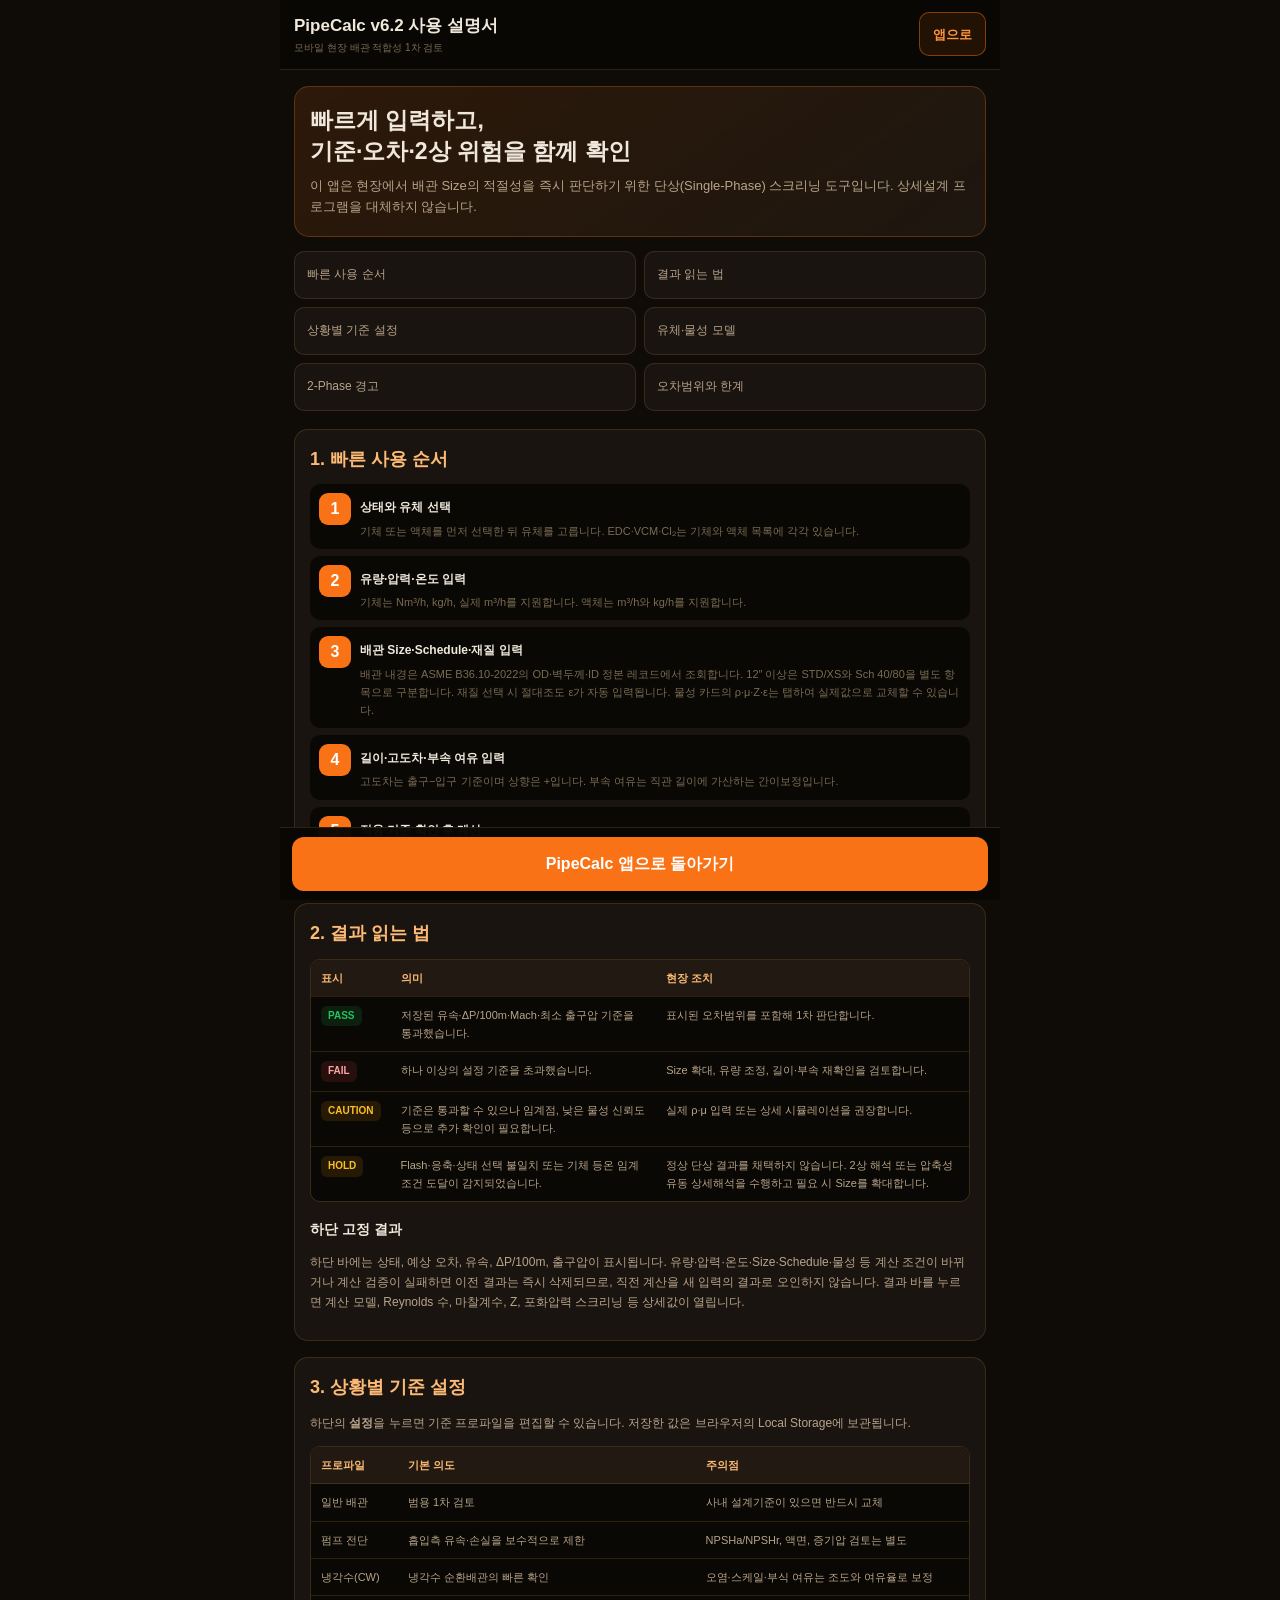
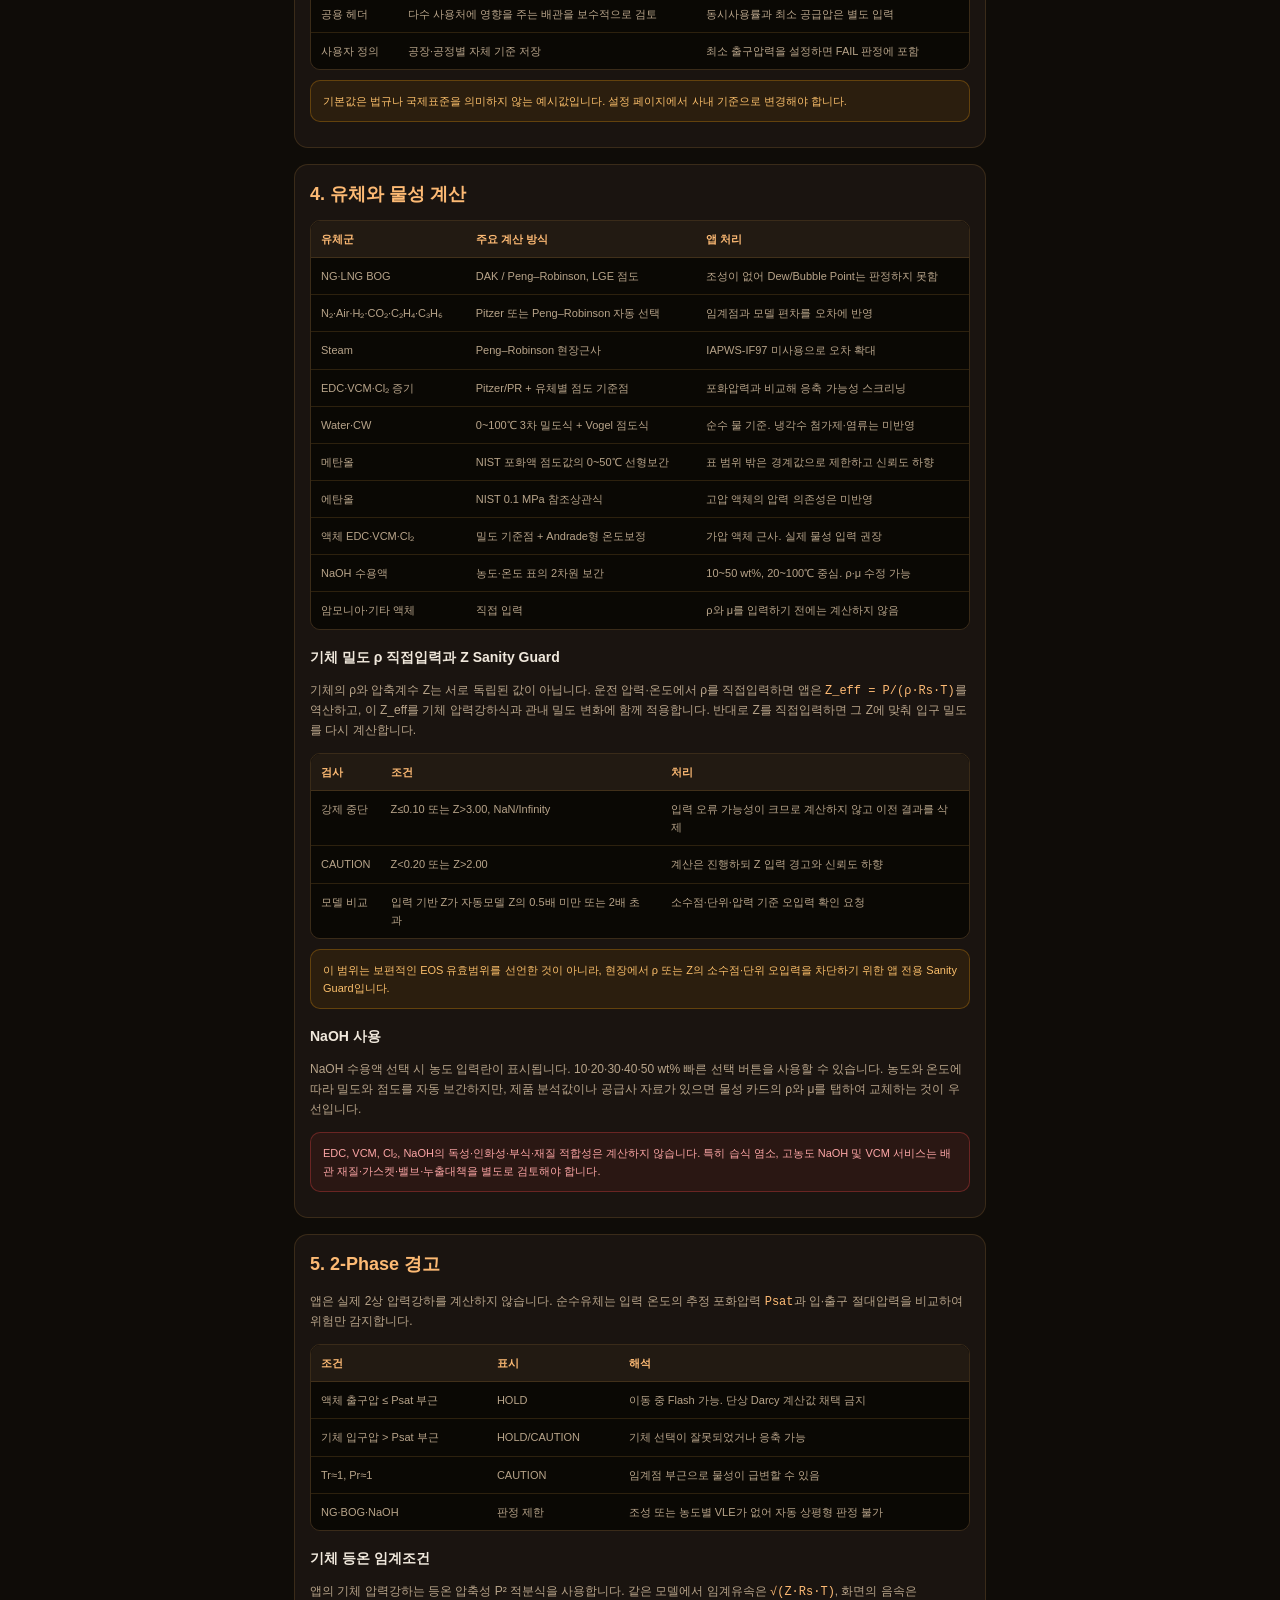
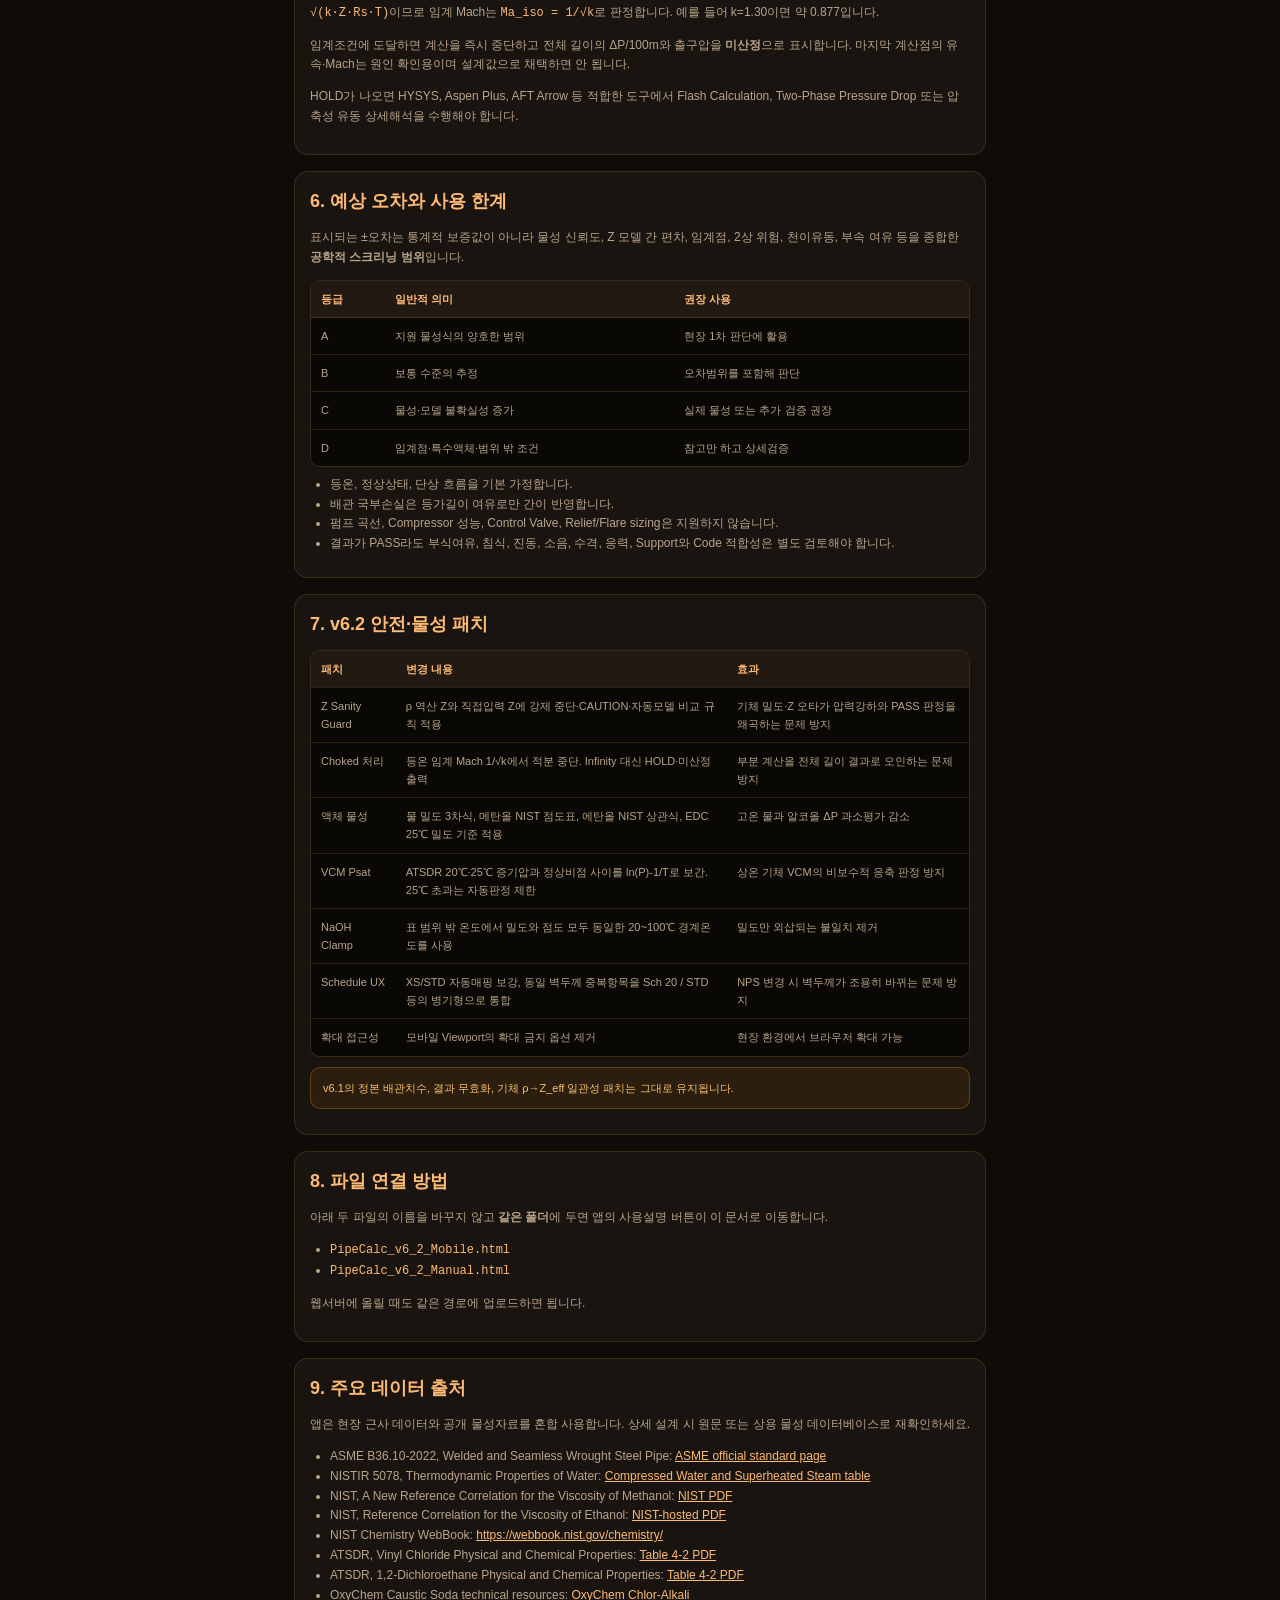
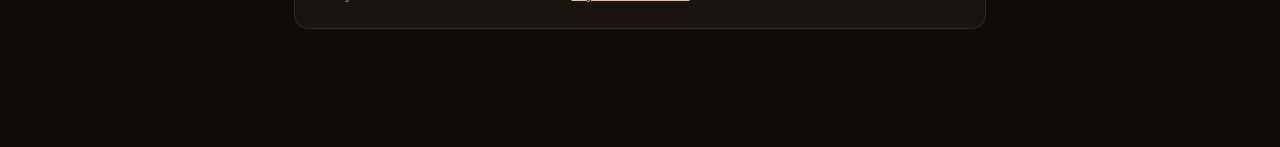
==== PipeCalc_v6_2_Manual.html @ 60078e78 "Add files via upload" ====
<!DOCTYPE html>
<html lang="ko">
<head>
<meta charset="UTF-8">
<meta name="viewport" content="width=device-width, initial-scale=1.0, viewport-fit=cover">
<title>PipeCalc v6.2 사용 설명서</title>
<style>
:root{--bg:#0f0c08;--bg2:#0a0804;--card:#1a1410;--card2:#221a12;--line:rgba(255,180,80,.14);--txt:#f0e8dc;--txt2:#b8a48a;--txt3:#7a6a54;--orange:#f97316;--warn:#fbbf24;--red:#ef4444;--green:#22c55e}
*{box-sizing:border-box;-webkit-tap-highlight-color:transparent}html{scroll-behavior:smooth}body{margin:0;background:var(--bg);color:var(--txt);font-family:-apple-system,BlinkMacSystemFont,'Segoe UI','Noto Sans KR',Arial,sans-serif;line-height:1.65;padding-bottom:calc(92px + env(safe-area-inset-bottom))}.wrap{max-width:720px;margin:0 auto}.hdr{position:sticky;top:0;z-index:20;background:rgba(10,8,4,.96);backdrop-filter:blur(14px);border-bottom:1px solid var(--line);padding:12px 14px;display:flex;align-items:center;justify-content:space-between}.hdr b{font-size:17px}.hdr small{display:block;color:var(--txt3);font-size:10px}.back{min-height:44px;padding:0 13px;border-radius:10px;border:1px solid rgba(249,115,22,.45);background:rgba(249,115,22,.1);color:#fb923c;text-decoration:none;display:flex;align-items:center;font-weight:700;font-size:13px}.body{padding:16px 14px}.hero{padding:18px 15px;background:linear-gradient(145deg,rgba(249,115,22,.13),rgba(34,26,18,.75));border:1px solid rgba(249,115,22,.28);border-radius:15px;margin-bottom:14px}.hero h1{font-size:23px;line-height:1.35;margin:0 0 8px}.hero p{color:var(--txt2);font-size:13px;margin:0}.toc{display:grid;grid-template-columns:1fr 1fr;gap:8px;margin-bottom:18px}.toc a{min-height:48px;border-radius:10px;background:var(--card);border:1px solid var(--line);color:var(--txt2);text-decoration:none;padding:10px 12px;font-size:12px;display:flex;align-items:center}.section{scroll-margin-top:76px;margin:0 0 16px;background:var(--card);border:1px solid var(--line);border-radius:14px;padding:15px}.section h2{font-size:18px;margin:0 0 10px;color:#fdba74}.section h3{font-size:14px;margin:16px 0 7px}.section p,.section li{font-size:12px;color:var(--txt2)}.section ul,.section ol{padding-left:20px;margin:8px 0}.table-wrap{overflow-x:auto;border-radius:10px;border:1px solid var(--line)}table{width:100%;border-collapse:collapse;min-width:540px;background:var(--bg2)}th,td{padding:9px 10px;border-bottom:1px solid var(--line);font-size:11px;text-align:left;vertical-align:top}th{color:#fdba74;background:var(--card2)}td{color:var(--txt2)}tr:last-child td{border-bottom:none}.badge{display:inline-block;padding:2px 7px;border-radius:6px;font-size:10px;font-weight:800}.pass{color:var(--green);background:rgba(34,197,94,.12)}.fail{color:#fca5a5;background:rgba(239,68,68,.12)}.caution,.hold{color:var(--warn);background:rgba(245,158,11,.12)}.notice{padding:11px 12px;border-radius:10px;background:rgba(245,158,11,.08);border:1px solid rgba(245,158,11,.28);color:#fbbf6b;font-size:11px;margin:10px 0}.danger{background:rgba(239,68,68,.08);border-color:rgba(239,68,68,.32);color:#fca5a5}.flow{display:grid;gap:7px}.step{display:grid;grid-template-columns:32px 1fr;gap:9px;align-items:start;padding:9px;border-radius:10px;background:var(--bg2)}.num{width:32px;height:32px;border-radius:9px;background:var(--orange);color:white;display:flex;align-items:center;justify-content:center;font-weight:800}.step b{font-size:12px}.step span{display:block;color:var(--txt3);font-size:11px;margin-top:2px}.bottom{position:fixed;bottom:0;left:50%;transform:translateX(-50%);width:min(720px,100%);padding:9px 12px calc(9px + env(safe-area-inset-bottom));background:rgba(10,8,4,.97);border-top:1px solid var(--line)}.bottom a{min-height:54px;border-radius:12px;background:var(--orange);color:white;text-decoration:none;display:flex;align-items:center;justify-content:center;font-weight:800}.code{font-family:'SFMono-Regular',Consolas,monospace;color:#fdba74}.source a{color:#fdba74;word-break:break-all}@media(max-width:420px){.toc{grid-template-columns:1fr}.body{padding-left:10px;padding-right:10px}.section{padding:13px}}
</style>
</head>
<body>
<div class="wrap">
<header class="hdr"><div><b>PipeCalc v6.2 사용 설명서</b><small>모바일 현장 배관 적합성 1차 검토</small></div><a class="back" href="PipeCalc_v6_2_Mobile.html">앱으로</a></header>
<main class="body">
<section class="hero"><h1>빠르게 입력하고,<br>기준·오차·2상 위험을 함께 확인</h1><p>이 앱은 현장에서 배관 Size의 적절성을 즉시 판단하기 위한 단상(Single-Phase) 스크리닝 도구입니다. 상세설계 프로그램을 대체하지 않습니다.</p></section>
<nav class="toc">
<a href="#quick">빠른 사용 순서</a><a href="#result">결과 읽는 법</a><a href="#setting">상황별 기준 설정</a><a href="#fluid">유체·물성 모델</a><a href="#phase">2-Phase 경고</a><a href="#error">오차범위와 한계</a>
</nav>

<section class="section" id="quick"><h2>1. 빠른 사용 순서</h2><div class="flow">
<div class="step"><div class="num">1</div><div><b>상태와 유체 선택</b><span>기체 또는 액체를 먼저 선택한 뒤 유체를 고릅니다. EDC·VCM·Cl₂는 기체와 액체 목록에 각각 있습니다.</span></div></div>
<div class="step"><div class="num">2</div><div><b>유량·압력·온도 입력</b><span>기체는 Nm³/h, kg/h, 실제 m³/h를 지원합니다. 액체는 m³/h와 kg/h를 지원합니다.</span></div></div>
<div class="step"><div class="num">3</div><div><b>배관 Size·Schedule·재질 입력</b><span>배관 내경은 ASME B36.10-2022의 OD·벽두께·ID 정본 레코드에서 조회합니다. 12″ 이상은 STD/XS와 Sch 40/80을 별도 항목으로 구분합니다. 재질 선택 시 절대조도 ε가 자동 입력됩니다. 물성 카드의 ρ·μ·Z·ε는 탭하여 실제값으로 교체할 수 있습니다.</span></div></div>
<div class="step"><div class="num">4</div><div><b>길이·고도차·부속 여유 입력</b><span>고도차는 출구−입구 기준이며 상향은 +입니다. 부속 여유는 직관 길이에 가산하는 간이보정입니다.</span></div></div>
<div class="step"><div class="num">5</div><div><b>적용 기준 확인 후 계산</b><span>상단의 기준 프로파일을 확인합니다. 결과는 화면 하단에 고정되며 탭하면 상세 결과가 열립니다.</span></div></div>
</div></section>

<section class="section" id="result"><h2>2. 결과 읽는 법</h2><div class="table-wrap"><table><thead><tr><th>표시</th><th>의미</th><th>현장 조치</th></tr></thead><tbody>
<tr><td><span class="badge pass">PASS</span></td><td>저장된 유속·ΔP/100m·Mach·최소 출구압 기준을 통과했습니다.</td><td>표시된 오차범위를 포함해 1차 판단합니다.</td></tr>
<tr><td><span class="badge fail">FAIL</span></td><td>하나 이상의 설정 기준을 초과했습니다.</td><td>Size 확대, 유량 조정, 길이·부속 재확인을 검토합니다.</td></tr>
<tr><td><span class="badge caution">CAUTION</span></td><td>기준은 통과할 수 있으나 임계점, 낮은 물성 신뢰도 등으로 추가 확인이 필요합니다.</td><td>실제 ρ·μ 입력 또는 상세 시뮬레이션을 권장합니다.</td></tr>
<tr><td><span class="badge hold">HOLD</span></td><td>Flash·응축·상태 선택 불일치 또는 기체 등온 임계조건 도달이 감지되었습니다.</td><td>정상 단상 결과를 채택하지 않습니다. 2상 해석 또는 압축성 유동 상세해석을 수행하고 필요 시 Size를 확대합니다.</td></tr>
</tbody></table></div>
<h3>하단 고정 결과</h3><p>하단 바에는 상태, 예상 오차, 유속, ΔP/100m, 출구압이 표시됩니다. 유량·압력·온도·Size·Schedule·물성 등 계산 조건이 바뀌거나 계산 검증이 실패하면 이전 결과는 즉시 삭제되므로, 직전 계산을 새 입력의 결과로 오인하지 않습니다. 결과 바를 누르면 계산 모델, Reynolds 수, 마찰계수, Z, 포화압력 스크리닝 등 상세값이 열립니다.</p></section>

<section class="section" id="setting"><h2>3. 상황별 기준 설정</h2><p>하단의 <b>설정</b>을 누르면 기준 프로파일을 편집할 수 있습니다. 저장한 값은 브라우저의 Local Storage에 보관됩니다.</p><div class="table-wrap"><table><thead><tr><th>프로파일</th><th>기본 의도</th><th>주의점</th></tr></thead><tbody>
<tr><td>일반 배관</td><td>범용 1차 검토</td><td>사내 설계기준이 있으면 반드시 교체</td></tr>
<tr><td>펌프 전단</td><td>흡입측 유속·손실을 보수적으로 제한</td><td>NPSHa/NPSHr, 액면, 증기압 검토는 별도</td></tr>
<tr><td>냉각수(CW)</td><td>냉각수 순환배관의 빠른 확인</td><td>오염·스케일·부식 여유는 조도와 여유율로 보정</td></tr>
<tr><td>공용 헤더</td><td>다수 사용처에 영향을 주는 배관을 보수적으로 검토</td><td>동시사용률과 최소 공급압은 별도 입력</td></tr>
<tr><td>사용자 정의</td><td>공장·공정별 자체 기준 저장</td><td>최소 출구압력을 설정하면 FAIL 판정에 포함</td></tr>
</tbody></table></div>
<div class="notice">기본값은 법규나 국제표준을 의미하지 않는 예시값입니다. 설정 페이지에서 사내 기준으로 변경해야 합니다.</div></section>

<section class="section" id="fluid"><h2>4. 유체와 물성 계산</h2><div class="table-wrap"><table><thead><tr><th>유체군</th><th>주요 계산 방식</th><th>앱 처리</th></tr></thead><tbody>
<tr><td>NG·LNG BOG</td><td>DAK / Peng–Robinson, LGE 점도</td><td>조성이 없어 Dew/Bubble Point는 판정하지 못함</td></tr>
<tr><td>N₂·Air·H₂·CO₂·C₂H₄·C₃H₆</td><td>Pitzer 또는 Peng–Robinson 자동 선택</td><td>임계점과 모델 편차를 오차에 반영</td></tr>
<tr><td>Steam</td><td>Peng–Robinson 현장근사</td><td>IAPWS-IF97 미사용으로 오차 확대</td></tr>
<tr><td>EDC·VCM·Cl₂ 증기</td><td>Pitzer/PR + 유체별 점도 기준점</td><td>포화압력과 비교해 응축 가능성 스크리닝</td></tr>
<tr><td>Water·CW</td><td>0~100℃ 3차 밀도식 + Vogel 점도식</td><td>순수 물 기준. 냉각수 첨가제·염류는 미반영</td></tr>
<tr><td>메탄올</td><td>NIST 포화액 점도값의 0~50℃ 선형보간</td><td>표 범위 밖은 경계값으로 제한하고 신뢰도 하향</td></tr>
<tr><td>에탄올</td><td>NIST 0.1 MPa 참조상관식</td><td>고압 액체의 압력 의존성은 미반영</td></tr>
<tr><td>액체 EDC·VCM·Cl₂</td><td>밀도 기준점 + Andrade형 온도보정</td><td>가압 액체 근사. 실제 물성 입력 권장</td></tr>
<tr><td>NaOH 수용액</td><td>농도·온도 표의 2차원 보간</td><td>10~50 wt%, 20~100℃ 중심. ρ·μ 수정 가능</td></tr>
<tr><td>암모니아·기타 액체</td><td>직접 입력</td><td>ρ와 μ를 입력하기 전에는 계산하지 않음</td></tr>
</tbody></table></div>
<h3>기체 밀도 ρ 직접입력과 Z Sanity Guard</h3><p>기체의 ρ와 압축계수 Z는 서로 독립된 값이 아닙니다. 운전 압력·온도에서 ρ를 직접입력하면 앱은 <span class="code">Z_eff = P/(ρ·Rs·T)</span>를 역산하고, 이 Z_eff를 기체 압력강하식과 관내 밀도 변화에 함께 적용합니다. 반대로 Z를 직접입력하면 그 Z에 맞춰 입구 밀도를 다시 계산합니다.</p>
<div class="table-wrap"><table><thead><tr><th>검사</th><th>조건</th><th>처리</th></tr></thead><tbody>
<tr><td>강제 중단</td><td>Z≤0.10 또는 Z&gt;3.00, NaN/Infinity</td><td>입력 오류 가능성이 크므로 계산하지 않고 이전 결과를 삭제</td></tr>
<tr><td>CAUTION</td><td>Z&lt;0.20 또는 Z&gt;2.00</td><td>계산은 진행하되 Z 입력 경고와 신뢰도 하향</td></tr>
<tr><td>모델 비교</td><td>입력 기반 Z가 자동모델 Z의 0.5배 미만 또는 2배 초과</td><td>소수점·단위·압력 기준 오입력 확인 요청</td></tr>
</tbody></table></div><div class="notice">이 범위는 보편적인 EOS 유효범위를 선언한 것이 아니라, 현장에서 ρ 또는 Z의 소수점·단위 오입력을 차단하기 위한 앱 전용 Sanity Guard입니다.</div>
<h3>NaOH 사용</h3><p>NaOH 수용액 선택 시 농도 입력란이 표시됩니다. 10·20·30·40·50 wt% 빠른 선택 버튼을 사용할 수 있습니다. 농도와 온도에 따라 밀도와 점도를 자동 보간하지만, 제품 분석값이나 공급사 자료가 있으면 물성 카드의 ρ와 μ를 탭하여 교체하는 것이 우선입니다.</p>
<div class="notice danger">EDC, VCM, Cl₂, NaOH의 독성·인화성·부식·재질 적합성은 계산하지 않습니다. 특히 습식 염소, 고농도 NaOH 및 VCM 서비스는 배관 재질·가스켓·밸브·누출대책을 별도로 검토해야 합니다.</div></section>

<section class="section" id="phase"><h2>5. 2-Phase 경고</h2><p>앱은 실제 2상 압력강하를 계산하지 않습니다. 순수유체는 입력 온도의 추정 포화압력 <span class="code">Psat</span>과 입·출구 절대압력을 비교하여 위험만 감지합니다.</p><div class="table-wrap"><table><thead><tr><th>조건</th><th>표시</th><th>해석</th></tr></thead><tbody>
<tr><td>액체 출구압 ≤ Psat 부근</td><td>HOLD</td><td>이동 중 Flash 가능. 단상 Darcy 계산값 채택 금지</td></tr>
<tr><td>기체 입구압 > Psat 부근</td><td>HOLD/CAUTION</td><td>기체 선택이 잘못되었거나 응축 가능</td></tr>
<tr><td>Tr≈1, Pr≈1</td><td>CAUTION</td><td>임계점 부근으로 물성이 급변할 수 있음</td></tr>
<tr><td>NG·BOG·NaOH</td><td>판정 제한</td><td>조성 또는 농도별 VLE가 없어 자동 상평형 판정 불가</td></tr>
</tbody></table></div><h3>기체 등온 임계조건</h3><p>앱의 기체 압력강하는 등온 압축성 P² 적분식을 사용합니다. 같은 모델에서 임계유속은 <span class="code">√(Z·Rs·T)</span>, 화면의 음속은 <span class="code">√(k·Z·Rs·T)</span>이므로 임계 Mach는 <span class="code">Ma_iso = 1/√k</span>로 판정합니다. 예를 들어 k=1.30이면 약 0.877입니다.</p><p>임계조건에 도달하면 계산을 즉시 중단하고 전체 길이의 ΔP/100m와 출구압을 <b>미산정</b>으로 표시합니다. 마지막 계산점의 유속·Mach는 원인 확인용이며 설계값으로 채택하면 안 됩니다.</p>
<p>HOLD가 나오면 HYSYS, Aspen Plus, AFT Arrow 등 적합한 도구에서 Flash Calculation, Two-Phase Pressure Drop 또는 압축성 유동 상세해석을 수행해야 합니다.</p></section>

<section class="section" id="error"><h2>6. 예상 오차와 사용 한계</h2><p>표시되는 ±오차는 통계적 보증값이 아니라 물성 신뢰도, Z 모델 간 편차, 임계점, 2상 위험, 천이유동, 부속 여유 등을 종합한 <b>공학적 스크리닝 범위</b>입니다.</p><div class="table-wrap"><table><thead><tr><th>등급</th><th>일반적 의미</th><th>권장 사용</th></tr></thead><tbody>
<tr><td>A</td><td>지원 물성식의 양호한 범위</td><td>현장 1차 판단에 활용</td></tr><tr><td>B</td><td>보통 수준의 추정</td><td>오차범위를 포함해 판단</td></tr><tr><td>C</td><td>물성·모델 불확실성 증가</td><td>실제 물성 또는 추가 검증 권장</td></tr><tr><td>D</td><td>임계점·특수액체·범위 밖 조건</td><td>참고만 하고 상세검증</td></tr>
</tbody></table></div>
<ul><li>등온, 정상상태, 단상 흐름을 기본 가정합니다.</li><li>배관 국부손실은 등가길이 여유로만 간이 반영합니다.</li><li>펌프 곡선, Compressor 성능, Control Valve, Relief/Flare sizing은 지원하지 않습니다.</li><li>결과가 PASS라도 부식여유, 침식, 진동, 소음, 수격, 응력, Support와 Code 적합성은 별도 검토해야 합니다.</li></ul></section>


<section class="section"><h2>7. v6.2 안전·물성 패치</h2><div class="table-wrap"><table><thead><tr><th>패치</th><th>변경 내용</th><th>효과</th></tr></thead><tbody>
<tr><td>Z Sanity Guard</td><td>ρ 역산 Z와 직접입력 Z에 강제 중단·CAUTION·자동모델 비교 규칙 적용</td><td>기체 밀도·Z 오타가 압력강하와 PASS 판정을 왜곡하는 문제 방지</td></tr>
<tr><td>Choked 처리</td><td>등온 임계 Mach 1/√k에서 적분 중단. Infinity 대신 HOLD·미산정 출력</td><td>부분 계산을 전체 길이 결과로 오인하는 문제 방지</td></tr>
<tr><td>액체 물성</td><td>물 밀도 3차식, 메탄올 NIST 점도표, 에탄올 NIST 상관식, EDC 25℃ 밀도 기준 적용</td><td>고온 물과 알코올 ΔP 과소평가 감소</td></tr>
<tr><td>VCM Psat</td><td>ATSDR 20℃·25℃ 증기압과 정상비점 사이를 ln(P)-1/T로 보간. 25℃ 초과는 자동판정 제한</td><td>상온 기체 VCM의 비보수적 응축 판정 방지</td></tr>
<tr><td>NaOH Clamp</td><td>표 범위 밖 온도에서 밀도와 점도 모두 동일한 20~100℃ 경계온도를 사용</td><td>밀도만 외삽되는 불일치 제거</td></tr>
<tr><td>Schedule UX</td><td>XS/STD 자동매핑 보강, 동일 벽두께 중복항목을 Sch 20 / STD 등의 병기형으로 통합</td><td>NPS 변경 시 벽두께가 조용히 바뀌는 문제 방지</td></tr>
<tr><td>확대 접근성</td><td>모바일 Viewport의 확대 금지 옵션 제거</td><td>현장 환경에서 브라우저 확대 가능</td></tr>
</tbody></table></div><div class="notice">v6.1의 정본 배관치수, 결과 무효화, 기체 ρ→Z_eff 일관성 패치는 그대로 유지됩니다.</div></section>
<section class="section"><h2>8. 파일 연결 방법</h2><p>아래 두 파일의 이름을 바꾸지 않고 <b>같은 폴더</b>에 두면 앱의 사용설명 버튼이 이 문서로 이동합니다.</p><ul><li><span class="code">PipeCalc_v6_2_Mobile.html</span></li><li><span class="code">PipeCalc_v6_2_Manual.html</span></li></ul><p>웹서버에 올릴 때도 같은 경로에 업로드하면 됩니다.</p></section>

<section class="section source"><h2>9. 주요 데이터 출처</h2><p>앱은 현장 근사 데이터와 공개 물성자료를 혼합 사용합니다. 상세 설계 시 원문 또는 상용 물성 데이터베이스로 재확인하세요.</p><ul>
<li>ASME B36.10-2022, Welded and Seamless Wrought Steel Pipe: <a href="https://www.asme.org/codes-standards/find-codes-standards/welded-and-seamless-wrought-steel-pipe">ASME official standard page</a></li>
<li>NISTIR 5078, Thermodynamic Properties of Water: <a href="https://www.nist.gov/system/files/documents/srd/NISTIR5078-Tab3.pdf">Compressed Water and Superheated Steam table</a></li>
<li>NIST, A New Reference Correlation for the Viscosity of Methanol: <a href="https://www.nist.gov/document/jpcrd3520061597pdf">NIST PDF</a></li>
<li>NIST, Reference Correlation for the Viscosity of Ethanol: <a href="https://tsapps.nist.gov/publication/get_pdf.cfm?pub_id=935954">NIST-hosted PDF</a></li>
<li>NIST Chemistry WebBook: <a href="https://webbook.nist.gov/chemistry/">https://webbook.nist.gov/chemistry/</a></li>
<li>ATSDR, Vinyl Chloride Physical and Chemical Properties: <a href="https://www.atsdr.cdc.gov/toxprofiles/tp20-c4.pdf">Table 4-2 PDF</a></li>
<li>ATSDR, 1,2-Dichloroethane Physical and Chemical Properties: <a href="https://www.atsdr.cdc.gov/toxprofiles/tp38-c4.pdf">Table 4-2 PDF</a></li>
<li>OxyChem Caustic Soda technical resources: <a href="https://www.oxychem.com/chlor-alkali/">OxyChem Chlor-Alkali</a></li>
</ul></section>
</main></div>
<div class="bottom"><a href="PipeCalc_v6_2_Mobile.html">PipeCalc 앱으로 돌아가기</a></div>
</body></html>
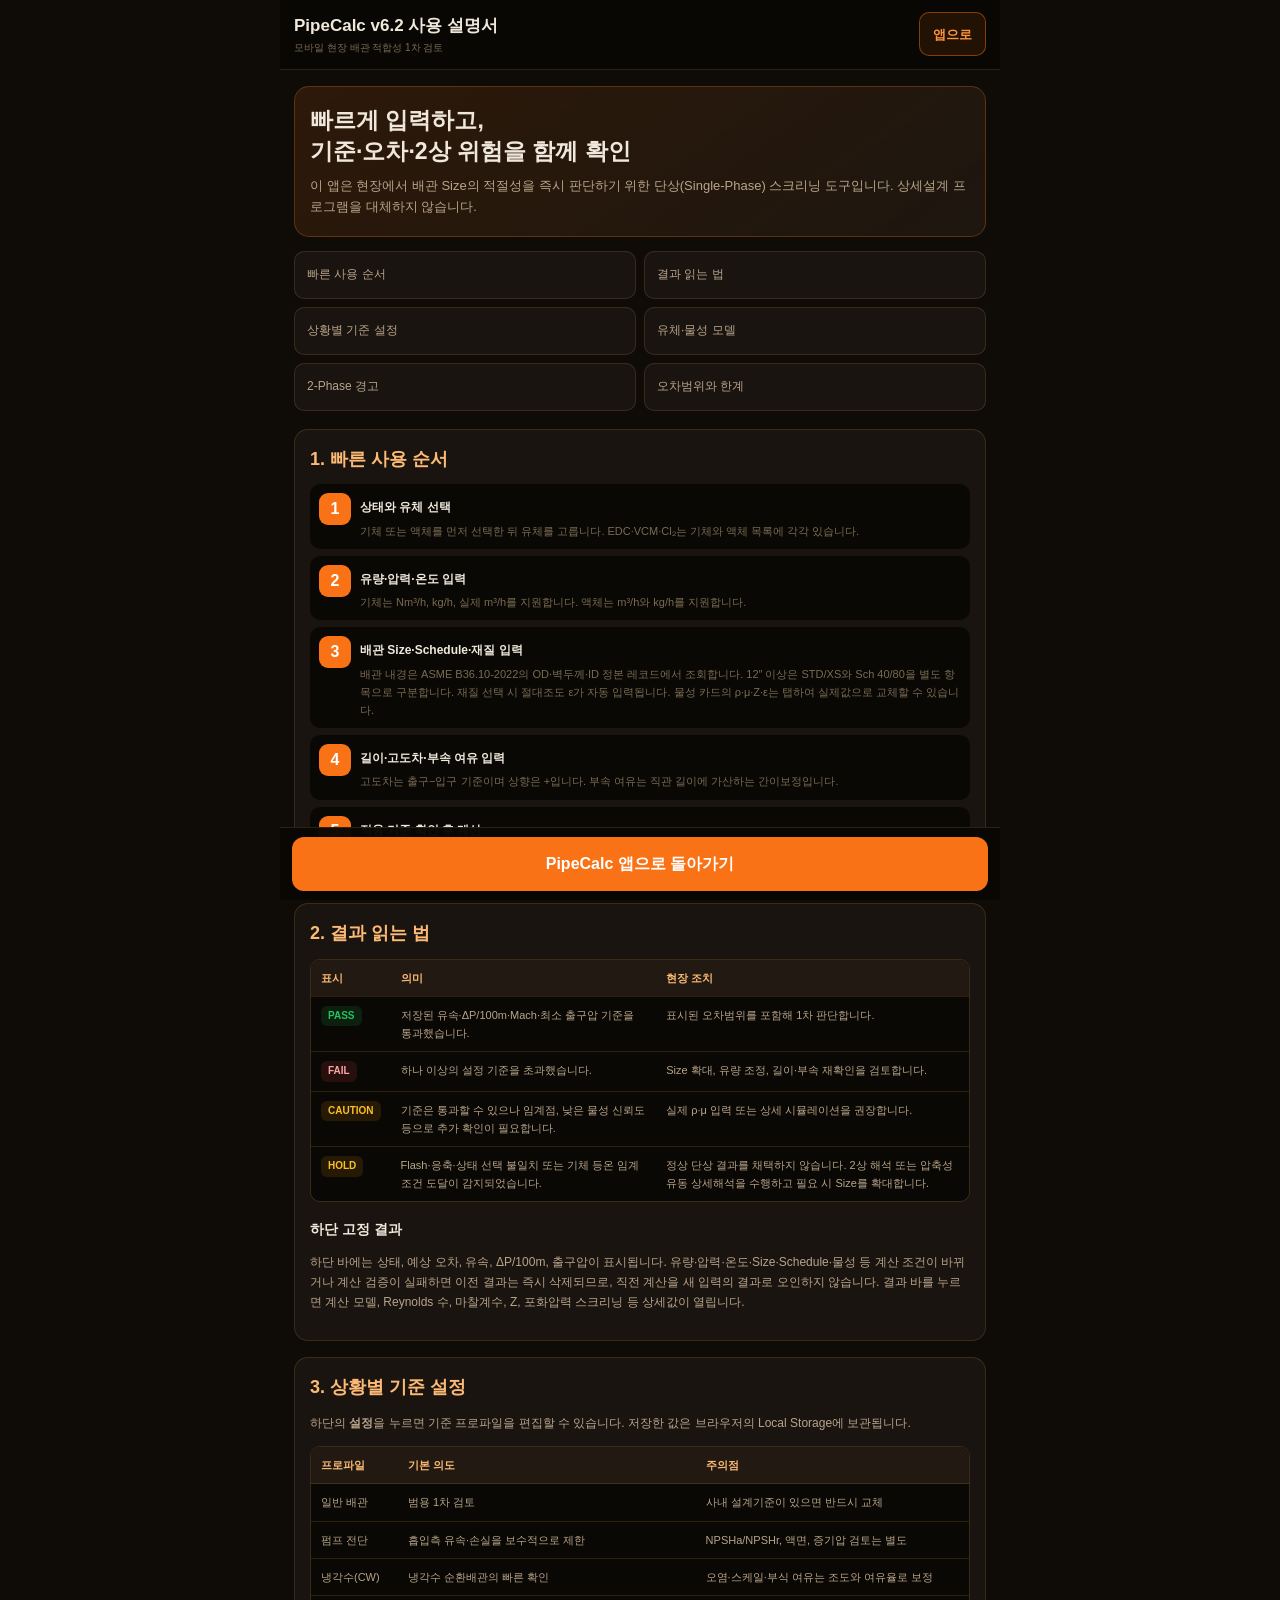
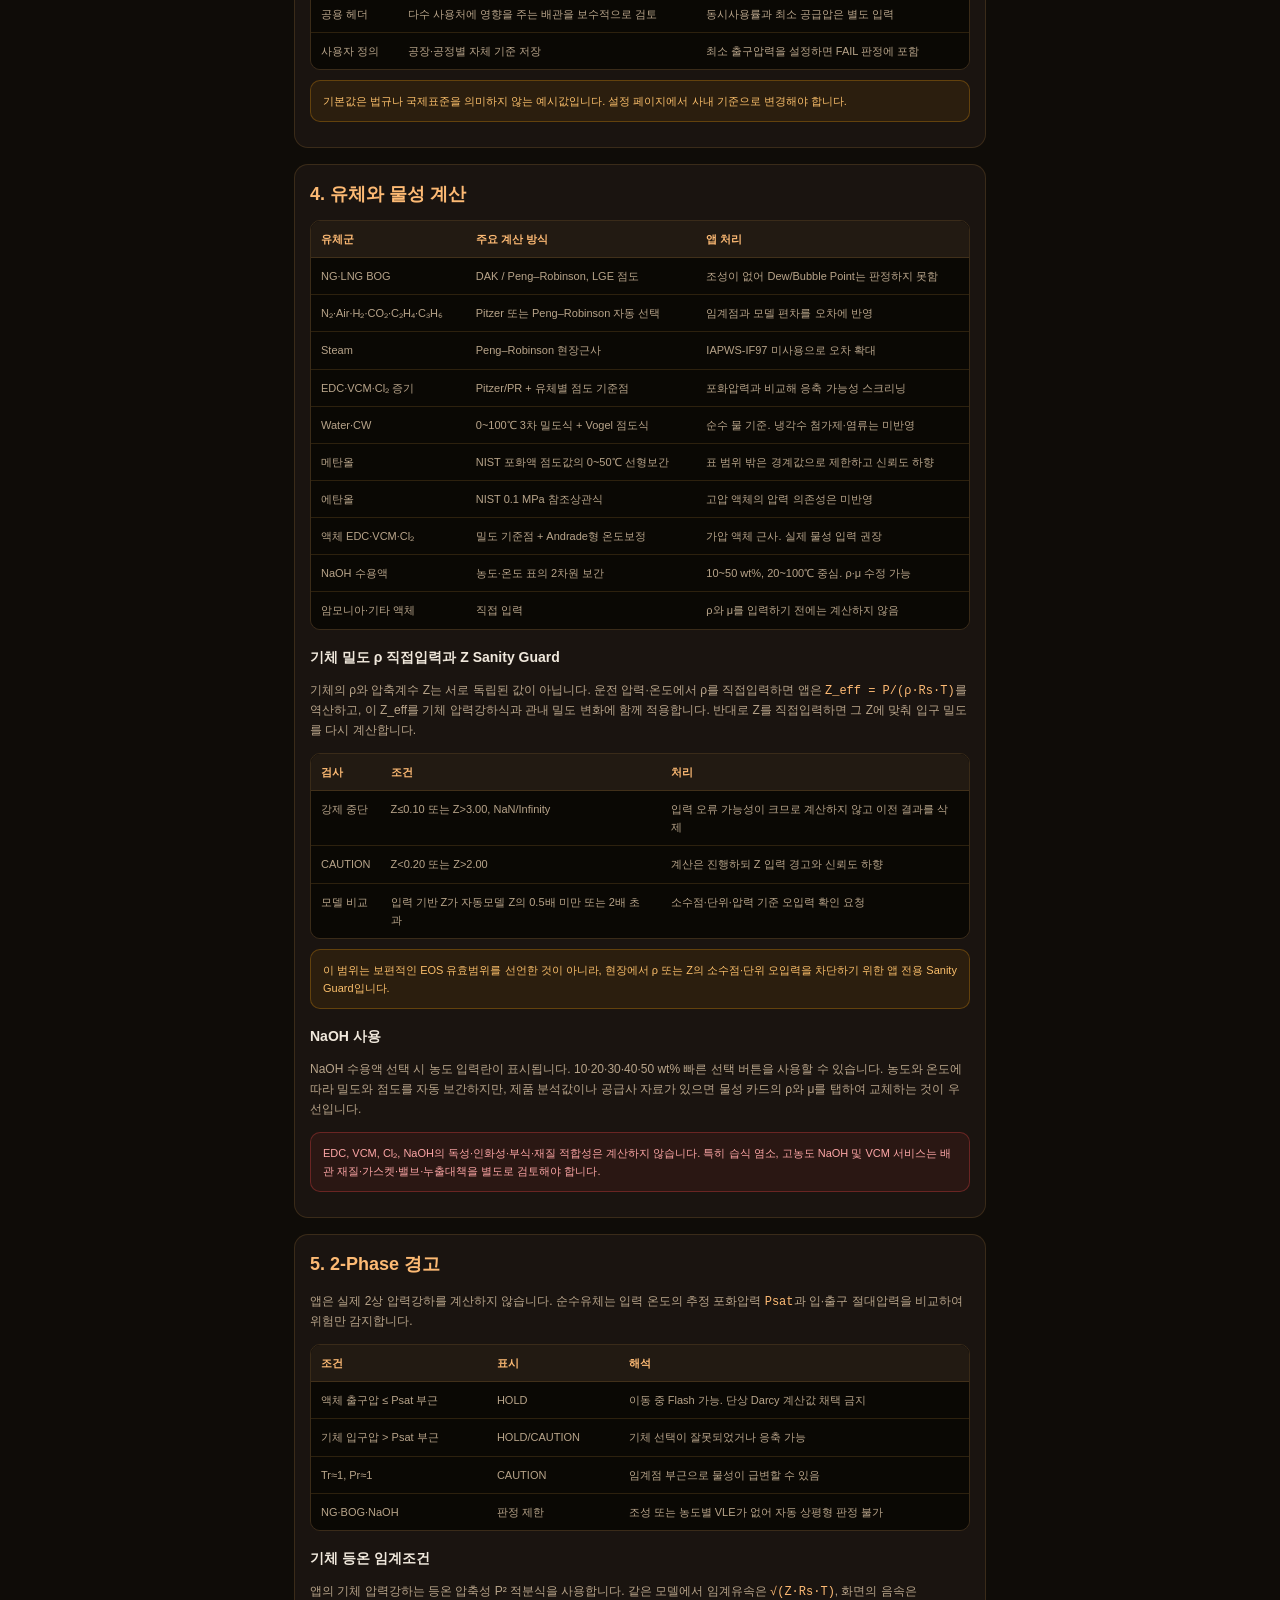
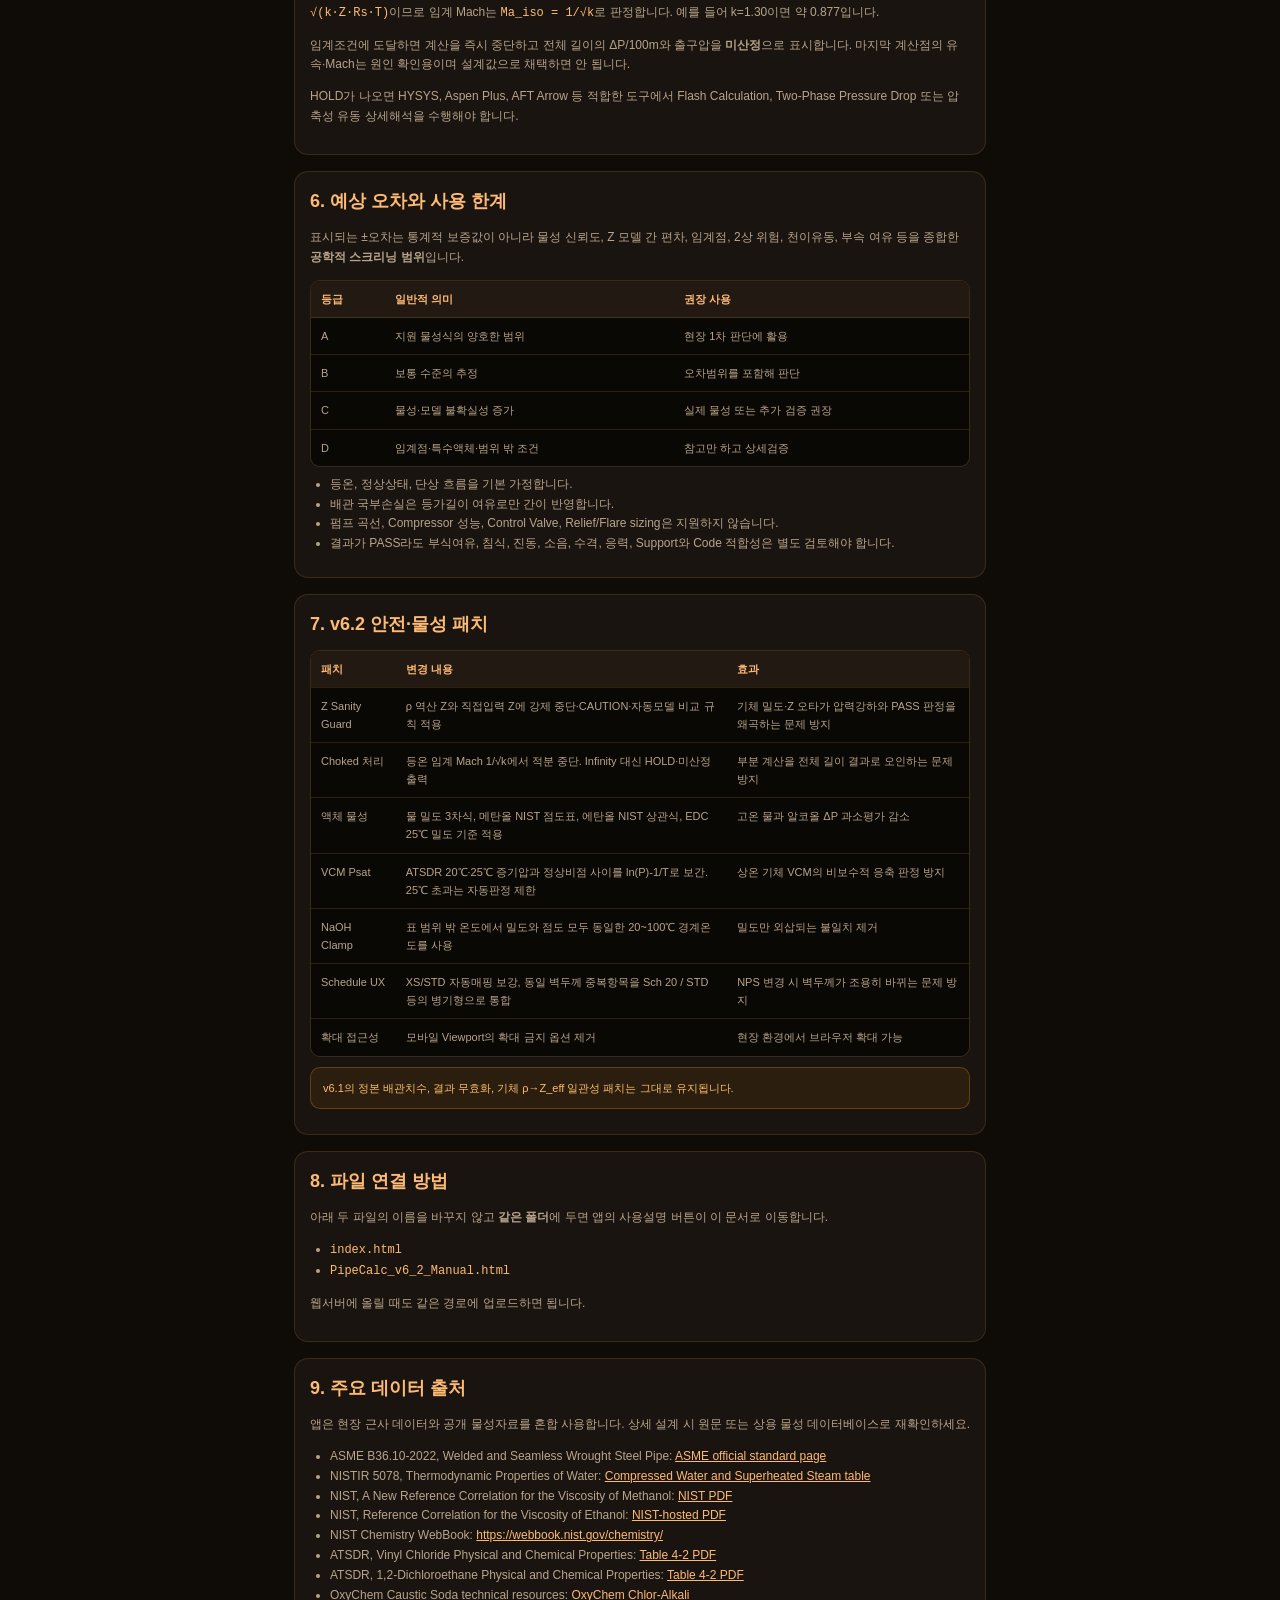
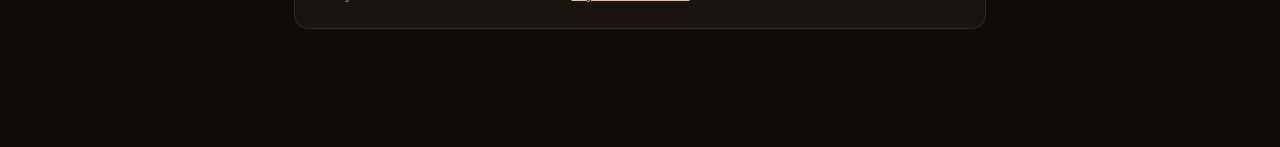
==== commit c1aba992: "Update PipeCalc_v6_2_Manual.html" ====
--- a/PipeCalc_v6_2_Manual.html
+++ b/PipeCalc_v6_2_Manual.html
@@ -11,7 +11,7 @@
 </head>
 <body>
 <div class="wrap">
-<header class="hdr"><div><b>PipeCalc v6.2 사용 설명서</b><small>모바일 현장 배관 적합성 1차 검토</small></div><a class="back" href="PipeCalc_v6_2_Mobile.html">앱으로</a></header>
+<header class="hdr"><div><b>PipeCalc v6.2 사용 설명서</b><small>모바일 현장 배관 적합성 1차 검토</small></div><a class="back" href="index.html">앱으로</a></header>
 <main class="body">
 <section class="hero"><h1>빠르게 입력하고,<br>기준·오차·2상 위험을 함께 확인</h1><p>이 앱은 현장에서 배관 Size의 적절성을 즉시 판단하기 위한 단상(Single-Phase) 스크리닝 도구입니다. 상세설계 프로그램을 대체하지 않습니다.</p></section>
 <nav class="toc">
@@ -87,7 +87,7 @@
 <tr><td>Schedule UX</td><td>XS/STD 자동매핑 보강, 동일 벽두께 중복항목을 Sch 20 / STD 등의 병기형으로 통합</td><td>NPS 변경 시 벽두께가 조용히 바뀌는 문제 방지</td></tr>
 <tr><td>확대 접근성</td><td>모바일 Viewport의 확대 금지 옵션 제거</td><td>현장 환경에서 브라우저 확대 가능</td></tr>
 </tbody></table></div><div class="notice">v6.1의 정본 배관치수, 결과 무효화, 기체 ρ→Z_eff 일관성 패치는 그대로 유지됩니다.</div></section>
-<section class="section"><h2>8. 파일 연결 방법</h2><p>아래 두 파일의 이름을 바꾸지 않고 <b>같은 폴더</b>에 두면 앱의 사용설명 버튼이 이 문서로 이동합니다.</p><ul><li><span class="code">PipeCalc_v6_2_Mobile.html</span></li><li><span class="code">PipeCalc_v6_2_Manual.html</span></li></ul><p>웹서버에 올릴 때도 같은 경로에 업로드하면 됩니다.</p></section>
+<section class="section"><h2>8. 파일 연결 방법</h2><p>아래 두 파일의 이름을 바꾸지 않고 <b>같은 폴더</b>에 두면 앱의 사용설명 버튼이 이 문서로 이동합니다.</p><ul><li><span class="code">index.html</span></li><li><span class="code">PipeCalc_v6_2_Manual.html</span></li></ul><p>웹서버에 올릴 때도 같은 경로에 업로드하면 됩니다.</p></section>
 
 <section class="section source"><h2>9. 주요 데이터 출처</h2><p>앱은 현장 근사 데이터와 공개 물성자료를 혼합 사용합니다. 상세 설계 시 원문 또는 상용 물성 데이터베이스로 재확인하세요.</p><ul>
 <li>ASME B36.10-2022, Welded and Seamless Wrought Steel Pipe: <a href="https://www.asme.org/codes-standards/find-codes-standards/welded-and-seamless-wrought-steel-pipe">ASME official standard page</a></li>
@@ -100,5 +100,5 @@
 <li>OxyChem Caustic Soda technical resources: <a href="https://www.oxychem.com/chlor-alkali/">OxyChem Chlor-Alkali</a></li>
 </ul></section>
 </main></div>
-<div class="bottom"><a href="PipeCalc_v6_2_Mobile.html">PipeCalc 앱으로 돌아가기</a></div>
+<div class="bottom"><a href="index.html">PipeCalc 앱으로 돌아가기</a></div>
 </body></html>
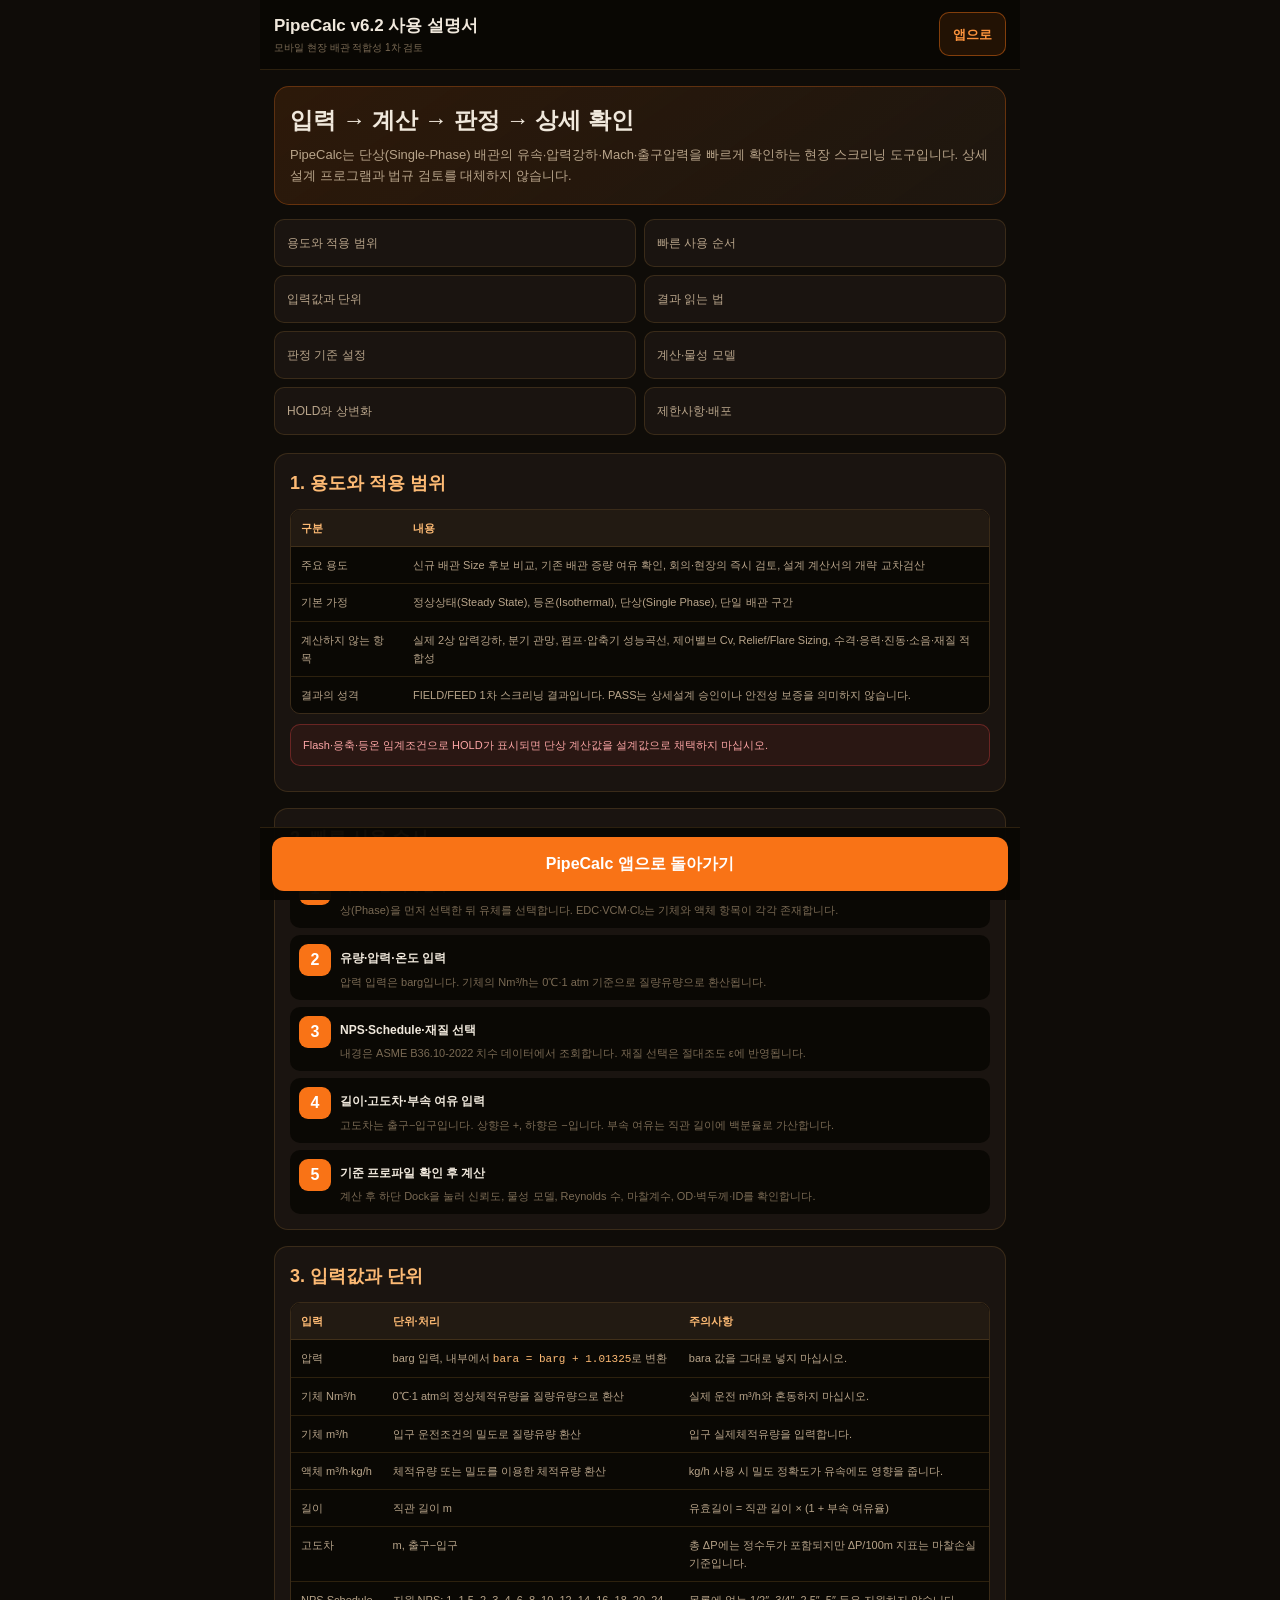
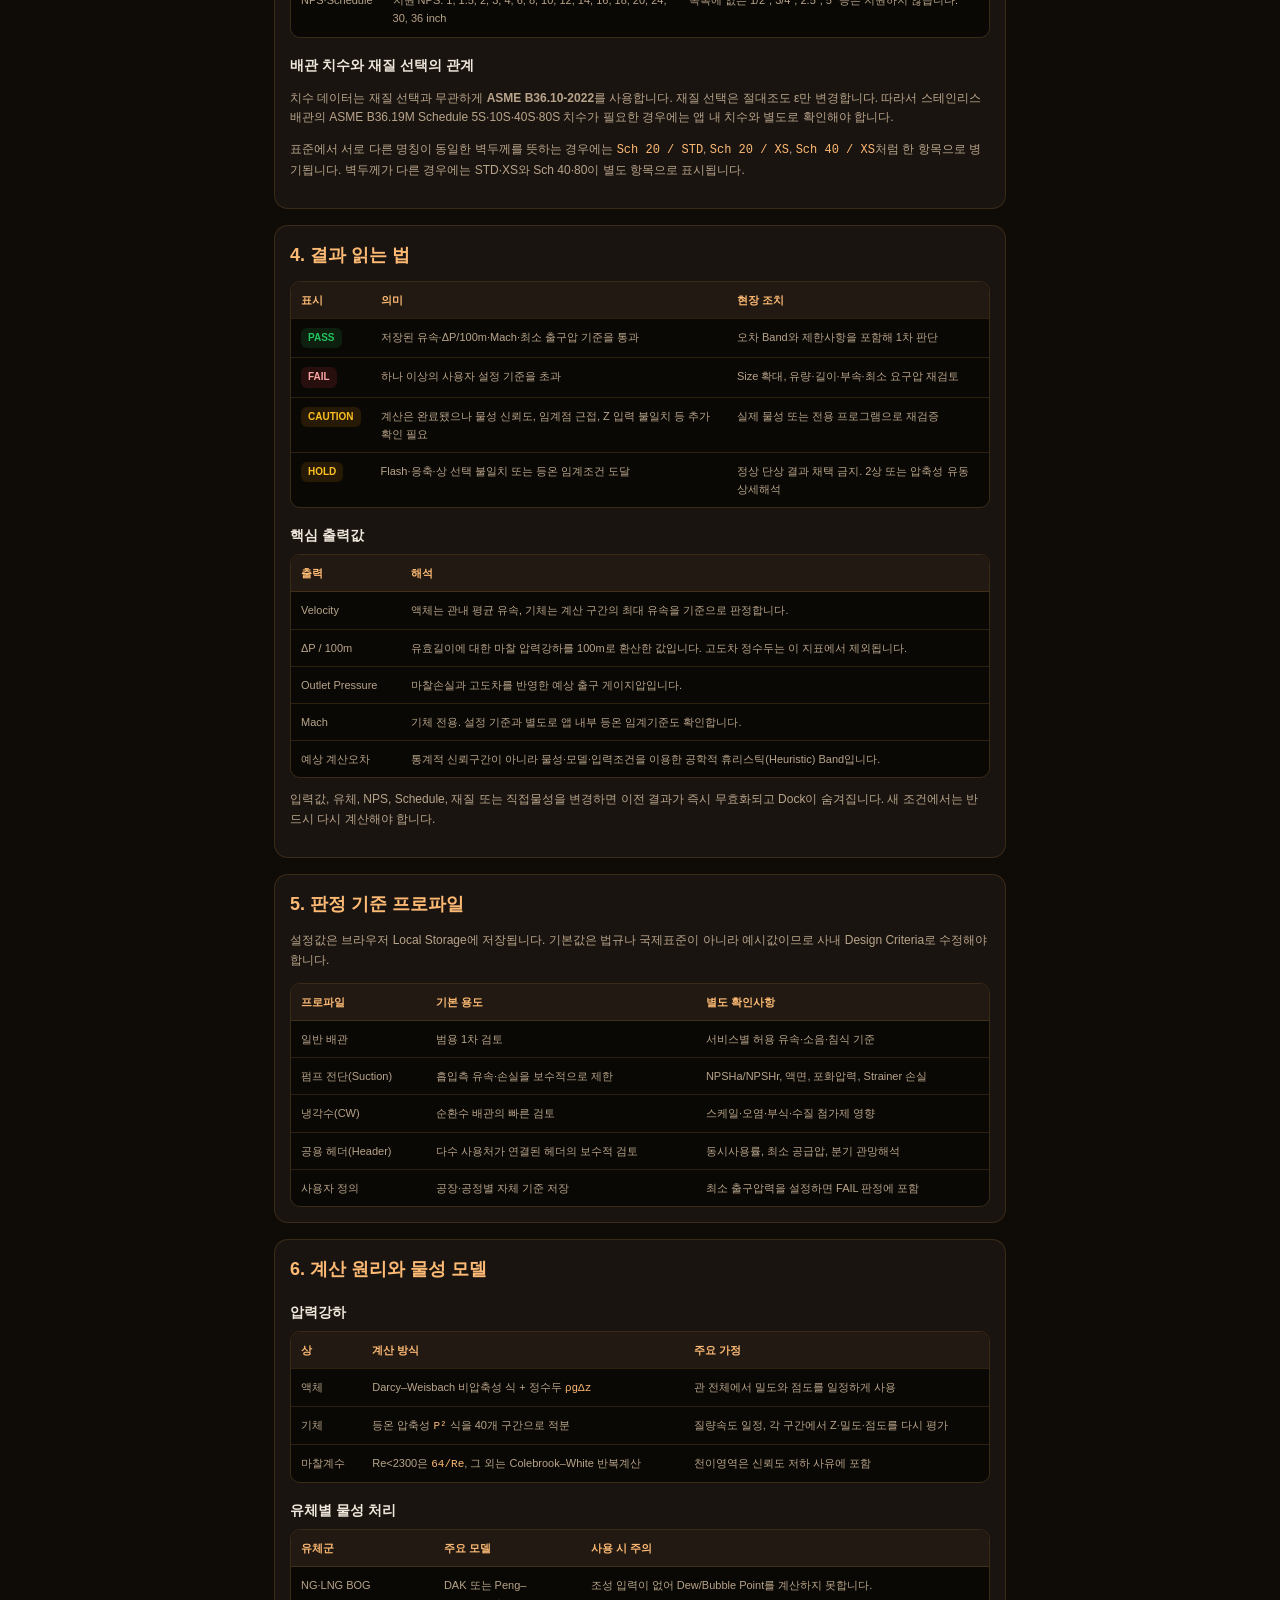
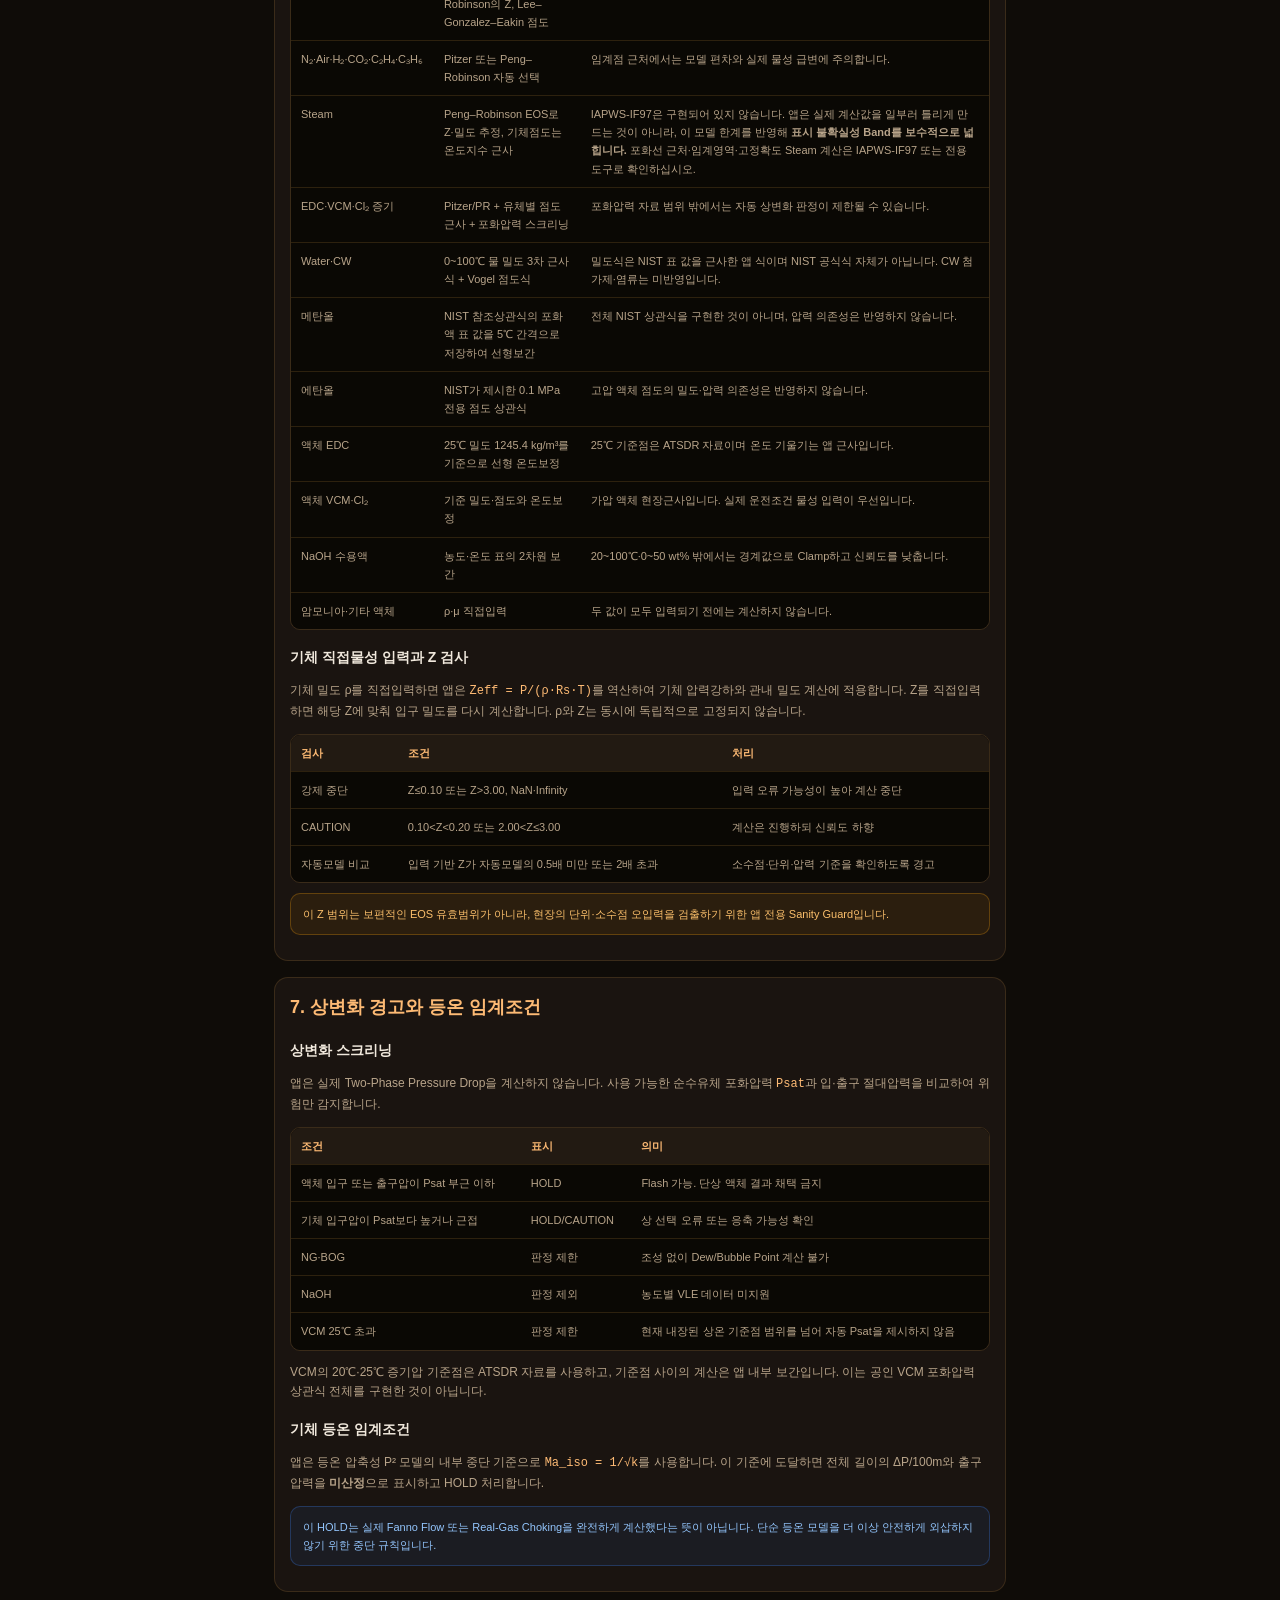
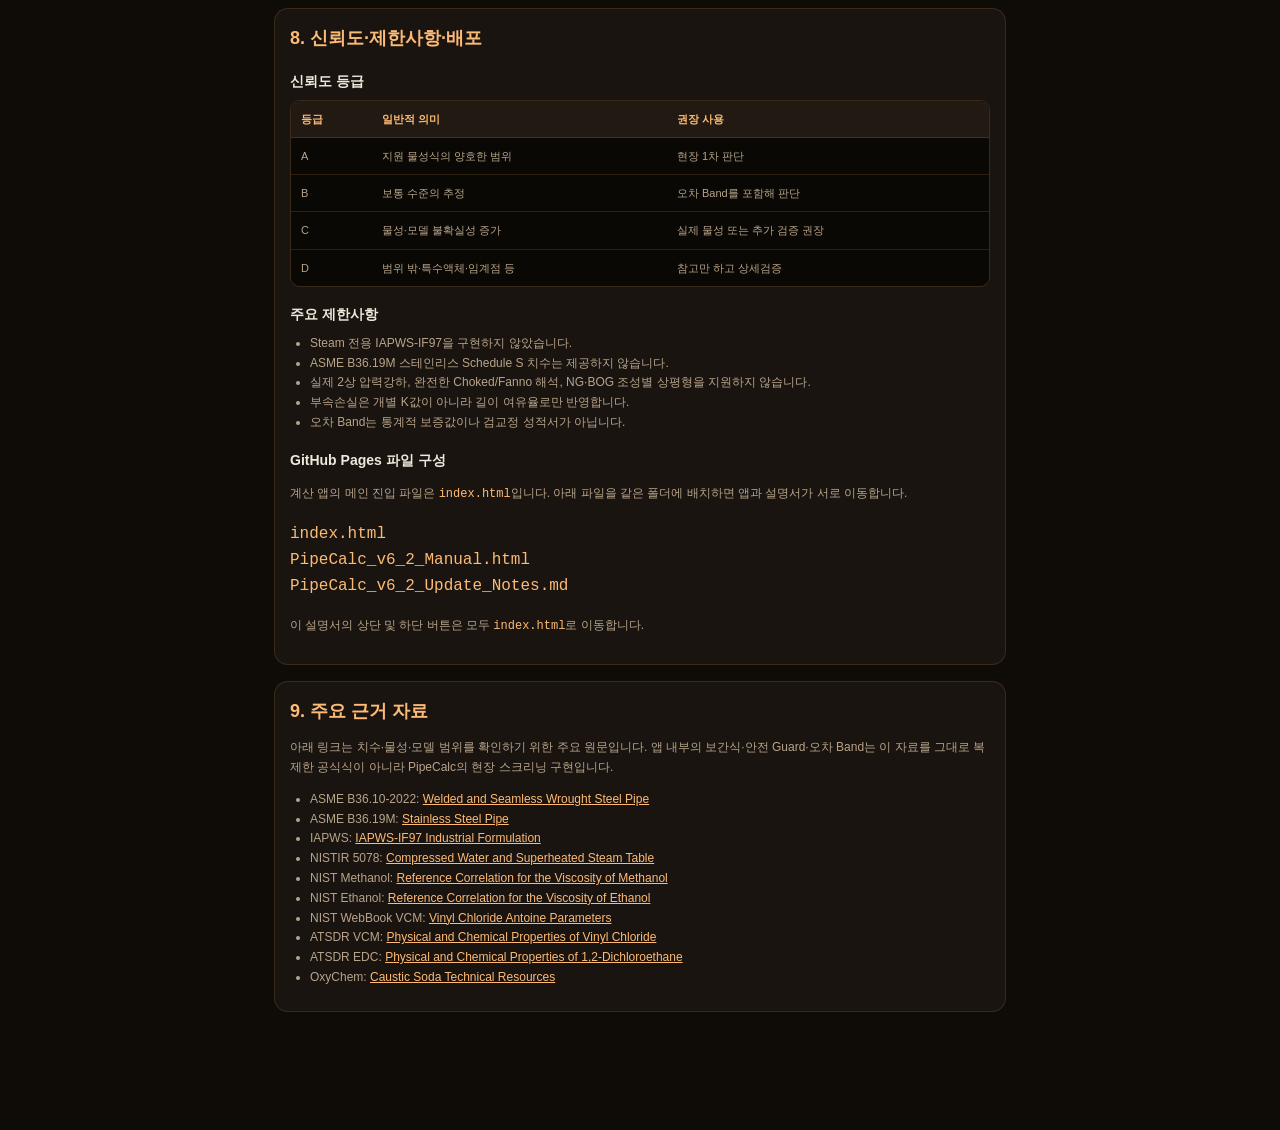
==== commit 1275a66d: "Add files via upload" ====
--- a/PipeCalc_v6_2_Manual.html
+++ b/PipeCalc_v6_2_Manual.html
@@ -6,98 +6,156 @@
 <title>PipeCalc v6.2 사용 설명서</title>
 <style>
 :root{--bg:#0f0c08;--bg2:#0a0804;--card:#1a1410;--card2:#221a12;--line:rgba(255,180,80,.14);--txt:#f0e8dc;--txt2:#b8a48a;--txt3:#7a6a54;--orange:#f97316;--warn:#fbbf24;--red:#ef4444;--green:#22c55e}
-*{box-sizing:border-box;-webkit-tap-highlight-color:transparent}html{scroll-behavior:smooth}body{margin:0;background:var(--bg);color:var(--txt);font-family:-apple-system,BlinkMacSystemFont,'Segoe UI','Noto Sans KR',Arial,sans-serif;line-height:1.65;padding-bottom:calc(92px + env(safe-area-inset-bottom))}.wrap{max-width:720px;margin:0 auto}.hdr{position:sticky;top:0;z-index:20;background:rgba(10,8,4,.96);backdrop-filter:blur(14px);border-bottom:1px solid var(--line);padding:12px 14px;display:flex;align-items:center;justify-content:space-between}.hdr b{font-size:17px}.hdr small{display:block;color:var(--txt3);font-size:10px}.back{min-height:44px;padding:0 13px;border-radius:10px;border:1px solid rgba(249,115,22,.45);background:rgba(249,115,22,.1);color:#fb923c;text-decoration:none;display:flex;align-items:center;font-weight:700;font-size:13px}.body{padding:16px 14px}.hero{padding:18px 15px;background:linear-gradient(145deg,rgba(249,115,22,.13),rgba(34,26,18,.75));border:1px solid rgba(249,115,22,.28);border-radius:15px;margin-bottom:14px}.hero h1{font-size:23px;line-height:1.35;margin:0 0 8px}.hero p{color:var(--txt2);font-size:13px;margin:0}.toc{display:grid;grid-template-columns:1fr 1fr;gap:8px;margin-bottom:18px}.toc a{min-height:48px;border-radius:10px;background:var(--card);border:1px solid var(--line);color:var(--txt2);text-decoration:none;padding:10px 12px;font-size:12px;display:flex;align-items:center}.section{scroll-margin-top:76px;margin:0 0 16px;background:var(--card);border:1px solid var(--line);border-radius:14px;padding:15px}.section h2{font-size:18px;margin:0 0 10px;color:#fdba74}.section h3{font-size:14px;margin:16px 0 7px}.section p,.section li{font-size:12px;color:var(--txt2)}.section ul,.section ol{padding-left:20px;margin:8px 0}.table-wrap{overflow-x:auto;border-radius:10px;border:1px solid var(--line)}table{width:100%;border-collapse:collapse;min-width:540px;background:var(--bg2)}th,td{padding:9px 10px;border-bottom:1px solid var(--line);font-size:11px;text-align:left;vertical-align:top}th{color:#fdba74;background:var(--card2)}td{color:var(--txt2)}tr:last-child td{border-bottom:none}.badge{display:inline-block;padding:2px 7px;border-radius:6px;font-size:10px;font-weight:800}.pass{color:var(--green);background:rgba(34,197,94,.12)}.fail{color:#fca5a5;background:rgba(239,68,68,.12)}.caution,.hold{color:var(--warn);background:rgba(245,158,11,.12)}.notice{padding:11px 12px;border-radius:10px;background:rgba(245,158,11,.08);border:1px solid rgba(245,158,11,.28);color:#fbbf6b;font-size:11px;margin:10px 0}.danger{background:rgba(239,68,68,.08);border-color:rgba(239,68,68,.32);color:#fca5a5}.flow{display:grid;gap:7px}.step{display:grid;grid-template-columns:32px 1fr;gap:9px;align-items:start;padding:9px;border-radius:10px;background:var(--bg2)}.num{width:32px;height:32px;border-radius:9px;background:var(--orange);color:white;display:flex;align-items:center;justify-content:center;font-weight:800}.step b{font-size:12px}.step span{display:block;color:var(--txt3);font-size:11px;margin-top:2px}.bottom{position:fixed;bottom:0;left:50%;transform:translateX(-50%);width:min(720px,100%);padding:9px 12px calc(9px + env(safe-area-inset-bottom));background:rgba(10,8,4,.97);border-top:1px solid var(--line)}.bottom a{min-height:54px;border-radius:12px;background:var(--orange);color:white;text-decoration:none;display:flex;align-items:center;justify-content:center;font-weight:800}.code{font-family:'SFMono-Regular',Consolas,monospace;color:#fdba74}.source a{color:#fdba74;word-break:break-all}@media(max-width:420px){.toc{grid-template-columns:1fr}.body{padding-left:10px;padding-right:10px}.section{padding:13px}}
+*{box-sizing:border-box;-webkit-tap-highlight-color:transparent}html{scroll-behavior:smooth}body{margin:0;background:var(--bg);color:var(--txt);font-family:-apple-system,BlinkMacSystemFont,'Segoe UI','Noto Sans KR',Arial,sans-serif;line-height:1.65;padding-bottom:calc(92px + env(safe-area-inset-bottom))}.wrap{max-width:760px;margin:0 auto}.hdr{position:sticky;top:0;z-index:20;background:rgba(10,8,4,.96);backdrop-filter:blur(14px);border-bottom:1px solid var(--line);padding:12px 14px;display:flex;align-items:center;justify-content:space-between}.hdr b{font-size:17px}.hdr small{display:block;color:var(--txt3);font-size:10px}.back{min-height:44px;padding:0 13px;border-radius:10px;border:1px solid rgba(249,115,22,.45);background:rgba(249,115,22,.1);color:#fb923c;text-decoration:none;display:flex;align-items:center;font-weight:700;font-size:13px}.body{padding:16px 14px}.hero{padding:18px 15px;background:linear-gradient(145deg,rgba(249,115,22,.13),rgba(34,26,18,.75));border:1px solid rgba(249,115,22,.28);border-radius:15px;margin-bottom:14px}.hero h1{font-size:23px;line-height:1.35;margin:0 0 8px}.hero p{color:var(--txt2);font-size:13px;margin:0}.toc{display:grid;grid-template-columns:1fr 1fr;gap:8px;margin-bottom:18px}.toc a{min-height:48px;border-radius:10px;background:var(--card);border:1px solid var(--line);color:var(--txt2);text-decoration:none;padding:10px 12px;font-size:12px;display:flex;align-items:center}.section{scroll-margin-top:76px;margin:0 0 16px;background:var(--card);border:1px solid var(--line);border-radius:14px;padding:15px}.section h2{font-size:18px;margin:0 0 10px;color:#fdba74}.section h3{font-size:14px;margin:16px 0 7px}.section p,.section li{font-size:12px;color:var(--txt2)}.section ul,.section ol{padding-left:20px;margin:8px 0}.table-wrap{overflow-x:auto;border-radius:10px;border:1px solid var(--line)}table{width:100%;border-collapse:collapse;min-width:560px;background:var(--bg2)}th,td{padding:9px 10px;border-bottom:1px solid var(--line);font-size:11px;text-align:left;vertical-align:top}th{color:#fdba74;background:var(--card2)}td{color:var(--txt2)}tr:last-child td{border-bottom:none}.badge{display:inline-block;padding:2px 7px;border-radius:6px;font-size:10px;font-weight:800}.pass{color:var(--green);background:rgba(34,197,94,.12)}.fail{color:#fca5a5;background:rgba(239,68,68,.12)}.caution,.hold{color:var(--warn);background:rgba(245,158,11,.12)}.notice{padding:11px 12px;border-radius:10px;background:rgba(245,158,11,.08);border:1px solid rgba(245,158,11,.28);color:#fbbf6b;font-size:11px;margin:10px 0}.danger{background:rgba(239,68,68,.08);border-color:rgba(239,68,68,.32);color:#fca5a5}.info{background:rgba(59,130,246,.08);border-color:rgba(59,130,246,.28);color:#93c5fd}.flow{display:grid;gap:7px}.step{display:grid;grid-template-columns:32px 1fr;gap:9px;align-items:start;padding:9px;border-radius:10px;background:var(--bg2)}.num{width:32px;height:32px;border-radius:9px;background:var(--orange);color:white;display:flex;align-items:center;justify-content:center;font-weight:800}.step b{font-size:12px}.step span{display:block;color:var(--txt3);font-size:11px;margin-top:2px}.bottom{position:fixed;bottom:0;left:50%;transform:translateX(-50%);width:min(760px,100%);padding:9px 12px calc(9px + env(safe-area-inset-bottom));background:rgba(10,8,4,.97);border-top:1px solid var(--line)}.bottom a{min-height:54px;border-radius:12px;background:var(--orange);color:white;text-decoration:none;display:flex;align-items:center;justify-content:center;font-weight:800}.code{font-family:'SFMono-Regular',Consolas,monospace;color:#fdba74}.source a{color:#fdba74;word-break:break-all}@media(max-width:420px){.toc{grid-template-columns:1fr}.body{padding-left:10px;padding-right:10px}.section{padding:13px}}
 </style>
 </head>
 <body>
 <div class="wrap">
 <header class="hdr"><div><b>PipeCalc v6.2 사용 설명서</b><small>모바일 현장 배관 적합성 1차 검토</small></div><a class="back" href="index.html">앱으로</a></header>
 <main class="body">
-<section class="hero"><h1>빠르게 입력하고,<br>기준·오차·2상 위험을 함께 확인</h1><p>이 앱은 현장에서 배관 Size의 적절성을 즉시 판단하기 위한 단상(Single-Phase) 스크리닝 도구입니다. 상세설계 프로그램을 대체하지 않습니다.</p></section>
+<section class="hero"><h1>입력 → 계산 → 판정 → 상세 확인</h1><p>PipeCalc는 단상(Single-Phase) 배관의 유속·압력강하·Mach·출구압력을 빠르게 확인하는 현장 스크리닝 도구입니다. 상세설계 프로그램과 법규 검토를 대체하지 않습니다.</p></section>
 <nav class="toc">
-<a href="#quick">빠른 사용 순서</a><a href="#result">결과 읽는 법</a><a href="#setting">상황별 기준 설정</a><a href="#fluid">유체·물성 모델</a><a href="#phase">2-Phase 경고</a><a href="#error">오차범위와 한계</a>
+<a href="#scope">용도와 적용 범위</a><a href="#quick">빠른 사용 순서</a><a href="#input">입력값과 단위</a><a href="#result">결과 읽는 법</a><a href="#setting">판정 기준 설정</a><a href="#model">계산·물성 모델</a><a href="#phase">HOLD와 상변화</a><a href="#limit">제한사항·배포</a>
 </nav>
 
-<section class="section" id="quick"><h2>1. 빠른 사용 순서</h2><div class="flow">
-<div class="step"><div class="num">1</div><div><b>상태와 유체 선택</b><span>기체 또는 액체를 먼저 선택한 뒤 유체를 고릅니다. EDC·VCM·Cl₂는 기체와 액체 목록에 각각 있습니다.</span></div></div>
-<div class="step"><div class="num">2</div><div><b>유량·압력·온도 입력</b><span>기체는 Nm³/h, kg/h, 실제 m³/h를 지원합니다. 액체는 m³/h와 kg/h를 지원합니다.</span></div></div>
-<div class="step"><div class="num">3</div><div><b>배관 Size·Schedule·재질 입력</b><span>배관 내경은 ASME B36.10-2022의 OD·벽두께·ID 정본 레코드에서 조회합니다. 12″ 이상은 STD/XS와 Sch 40/80을 별도 항목으로 구분합니다. 재질 선택 시 절대조도 ε가 자동 입력됩니다. 물성 카드의 ρ·μ·Z·ε는 탭하여 실제값으로 교체할 수 있습니다.</span></div></div>
-<div class="step"><div class="num">4</div><div><b>길이·고도차·부속 여유 입력</b><span>고도차는 출구−입구 기준이며 상향은 +입니다. 부속 여유는 직관 길이에 가산하는 간이보정입니다.</span></div></div>
-<div class="step"><div class="num">5</div><div><b>적용 기준 확인 후 계산</b><span>상단의 기준 프로파일을 확인합니다. 결과는 화면 하단에 고정되며 탭하면 상세 결과가 열립니다.</span></div></div>
+<section class="section" id="scope"><h2>1. 용도와 적용 범위</h2>
+<div class="table-wrap"><table><thead><tr><th>구분</th><th>내용</th></tr></thead><tbody>
+<tr><td>주요 용도</td><td>신규 배관 Size 후보 비교, 기존 배관 증량 여유 확인, 회의·현장의 즉시 검토, 설계 계산서의 개략 교차검산</td></tr>
+<tr><td>기본 가정</td><td>정상상태(Steady State), 등온(Isothermal), 단상(Single Phase), 단일 배관 구간</td></tr>
+<tr><td>계산하지 않는 항목</td><td>실제 2상 압력강하, 분기 관망, 펌프·압축기 성능곡선, 제어밸브 Cv, Relief/Flare Sizing, 수격·응력·진동·소음·재질 적합성</td></tr>
+<tr><td>결과의 성격</td><td>FIELD/FEED 1차 스크리닝 결과입니다. PASS는 상세설계 승인이나 안전성 보증을 의미하지 않습니다.</td></tr>
+</tbody></table></div>
+<div class="notice danger">Flash·응축·등온 임계조건으로 HOLD가 표시되면 단상 계산값을 설계값으로 채택하지 마십시오.</div></section>
+
+<section class="section" id="quick"><h2>2. 빠른 사용 순서</h2><div class="flow">
+<div class="step"><div class="num">1</div><div><b>기체 또는 액체 선택</b><span>상(Phase)을 먼저 선택한 뒤 유체를 선택합니다. EDC·VCM·Cl₂는 기체와 액체 항목이 각각 존재합니다.</span></div></div>
+<div class="step"><div class="num">2</div><div><b>유량·압력·온도 입력</b><span>압력 입력은 barg입니다. 기체의 Nm³/h는 0℃·1 atm 기준으로 질량유량으로 환산됩니다.</span></div></div>
+<div class="step"><div class="num">3</div><div><b>NPS·Schedule·재질 선택</b><span>내경은 ASME B36.10-2022 치수 데이터에서 조회합니다. 재질 선택은 절대조도 ε에 반영됩니다.</span></div></div>
+<div class="step"><div class="num">4</div><div><b>길이·고도차·부속 여유 입력</b><span>고도차는 출구−입구입니다. 상향은 +, 하향은 −입니다. 부속 여유는 직관 길이에 백분율로 가산합니다.</span></div></div>
+<div class="step"><div class="num">5</div><div><b>기준 프로파일 확인 후 계산</b><span>계산 후 하단 Dock을 눌러 신뢰도, 물성 모델, Reynolds 수, 마찰계수, OD·벽두께·ID를 확인합니다.</span></div></div>
 </div></section>
 
-<section class="section" id="result"><h2>2. 결과 읽는 법</h2><div class="table-wrap"><table><thead><tr><th>표시</th><th>의미</th><th>현장 조치</th></tr></thead><tbody>
-<tr><td><span class="badge pass">PASS</span></td><td>저장된 유속·ΔP/100m·Mach·최소 출구압 기준을 통과했습니다.</td><td>표시된 오차범위를 포함해 1차 판단합니다.</td></tr>
-<tr><td><span class="badge fail">FAIL</span></td><td>하나 이상의 설정 기준을 초과했습니다.</td><td>Size 확대, 유량 조정, 길이·부속 재확인을 검토합니다.</td></tr>
-<tr><td><span class="badge caution">CAUTION</span></td><td>기준은 통과할 수 있으나 임계점, 낮은 물성 신뢰도 등으로 추가 확인이 필요합니다.</td><td>실제 ρ·μ 입력 또는 상세 시뮬레이션을 권장합니다.</td></tr>
-<tr><td><span class="badge hold">HOLD</span></td><td>Flash·응축·상태 선택 불일치 또는 기체 등온 임계조건 도달이 감지되었습니다.</td><td>정상 단상 결과를 채택하지 않습니다. 2상 해석 또는 압축성 유동 상세해석을 수행하고 필요 시 Size를 확대합니다.</td></tr>
+<section class="section" id="input"><h2>3. 입력값과 단위</h2>
+<div class="table-wrap"><table><thead><tr><th>입력</th><th>단위·처리</th><th>주의사항</th></tr></thead><tbody>
+<tr><td>압력</td><td>barg 입력, 내부에서 <span class="code">bara = barg + 1.01325</span>로 변환</td><td>bara 값을 그대로 넣지 마십시오.</td></tr>
+<tr><td>기체 Nm³/h</td><td>0℃·1 atm의 정상체적유량을 질량유량으로 환산</td><td>실제 운전 m³/h와 혼동하지 마십시오.</td></tr>
+<tr><td>기체 m³/h</td><td>입구 운전조건의 밀도로 질량유량 환산</td><td>입구 실제체적유량을 입력합니다.</td></tr>
+<tr><td>액체 m³/h·kg/h</td><td>체적유량 또는 밀도를 이용한 체적유량 환산</td><td>kg/h 사용 시 밀도 정확도가 유속에도 영향을 줍니다.</td></tr>
+<tr><td>길이</td><td>직관 길이 m</td><td>유효길이 = 직관 길이 × (1 + 부속 여유율)</td></tr>
+<tr><td>고도차</td><td>m, 출구−입구</td><td>총 ΔP에는 정수두가 포함되지만 ΔP/100m 지표는 마찰손실 기준입니다.</td></tr>
+<tr><td>NPS·Schedule</td><td>지원 NPS: 1, 1.5, 2, 3, 4, 6, 8, 10, 12, 14, 16, 18, 20, 24, 30, 36 inch</td><td>목록에 없는 1/2″, 3/4″, 2.5″, 5″ 등은 지원하지 않습니다.</td></tr>
 </tbody></table></div>
-<h3>하단 고정 결과</h3><p>하단 바에는 상태, 예상 오차, 유속, ΔP/100m, 출구압이 표시됩니다. 유량·압력·온도·Size·Schedule·물성 등 계산 조건이 바뀌거나 계산 검증이 실패하면 이전 결과는 즉시 삭제되므로, 직전 계산을 새 입력의 결과로 오인하지 않습니다. 결과 바를 누르면 계산 모델, Reynolds 수, 마찰계수, Z, 포화압력 스크리닝 등 상세값이 열립니다.</p></section>
+<h3>배관 치수와 재질 선택의 관계</h3>
+<p>치수 데이터는 재질 선택과 무관하게 <b>ASME B36.10-2022</b>를 사용합니다. 재질 선택은 절대조도 ε만 변경합니다. 따라서 스테인리스 배관의 ASME B36.19M Schedule 5S·10S·40S·80S 치수가 필요한 경우에는 앱 내 치수와 별도로 확인해야 합니다.</p>
+<p>표준에서 서로 다른 명칭이 동일한 벽두께를 뜻하는 경우에는 <span class="code">Sch 20 / STD</span>, <span class="code">Sch 20 / XS</span>, <span class="code">Sch 40 / XS</span>처럼 한 항목으로 병기됩니다. 벽두께가 다른 경우에는 STD·XS와 Sch 40·80이 별도 항목으로 표시됩니다.</p></section>
 
-<section class="section" id="setting"><h2>3. 상황별 기준 설정</h2><p>하단의 <b>설정</b>을 누르면 기준 프로파일을 편집할 수 있습니다. 저장한 값은 브라우저의 Local Storage에 보관됩니다.</p><div class="table-wrap"><table><thead><tr><th>프로파일</th><th>기본 의도</th><th>주의점</th></tr></thead><tbody>
-<tr><td>일반 배관</td><td>범용 1차 검토</td><td>사내 설계기준이 있으면 반드시 교체</td></tr>
-<tr><td>펌프 전단</td><td>흡입측 유속·손실을 보수적으로 제한</td><td>NPSHa/NPSHr, 액면, 증기압 검토는 별도</td></tr>
-<tr><td>냉각수(CW)</td><td>냉각수 순환배관의 빠른 확인</td><td>오염·스케일·부식 여유는 조도와 여유율로 보정</td></tr>
-<tr><td>공용 헤더</td><td>다수 사용처에 영향을 주는 배관을 보수적으로 검토</td><td>동시사용률과 최소 공급압은 별도 입력</td></tr>
+<section class="section" id="result"><h2>4. 결과 읽는 법</h2>
+<div class="table-wrap"><table><thead><tr><th>표시</th><th>의미</th><th>현장 조치</th></tr></thead><tbody>
+<tr><td><span class="badge pass">PASS</span></td><td>저장된 유속·ΔP/100m·Mach·최소 출구압 기준을 통과</td><td>오차 Band와 제한사항을 포함해 1차 판단</td></tr>
+<tr><td><span class="badge fail">FAIL</span></td><td>하나 이상의 사용자 설정 기준을 초과</td><td>Size 확대, 유량·길이·부속·최소 요구압 재검토</td></tr>
+<tr><td><span class="badge caution">CAUTION</span></td><td>계산은 완료됐으나 물성 신뢰도, 임계점 근접, Z 입력 불일치 등 추가 확인 필요</td><td>실제 물성 또는 전용 프로그램으로 재검증</td></tr>
+<tr><td><span class="badge hold">HOLD</span></td><td>Flash·응축·상 선택 불일치 또는 등온 임계조건 도달</td><td>정상 단상 결과 채택 금지. 2상 또는 압축성 유동 상세해석</td></tr>
+</tbody></table></div>
+<h3>핵심 출력값</h3>
+<div class="table-wrap"><table><thead><tr><th>출력</th><th>해석</th></tr></thead><tbody>
+<tr><td>Velocity</td><td>액체는 관내 평균 유속, 기체는 계산 구간의 최대 유속을 기준으로 판정합니다.</td></tr>
+<tr><td>ΔP / 100m</td><td>유효길이에 대한 마찰 압력강하를 100m로 환산한 값입니다. 고도차 정수두는 이 지표에서 제외됩니다.</td></tr>
+<tr><td>Outlet Pressure</td><td>마찰손실과 고도차를 반영한 예상 출구 게이지압입니다.</td></tr>
+<tr><td>Mach</td><td>기체 전용. 설정 기준과 별도로 앱 내부 등온 임계기준도 확인합니다.</td></tr>
+<tr><td>예상 계산오차</td><td>통계적 신뢰구간이 아니라 물성·모델·입력조건을 이용한 공학적 휴리스틱(Heuristic) Band입니다.</td></tr>
+</tbody></table></div>
+<p>입력값, 유체, NPS, Schedule, 재질 또는 직접물성을 변경하면 이전 결과가 즉시 무효화되고 Dock이 숨겨집니다. 새 조건에서는 반드시 다시 계산해야 합니다.</p></section>
+
+<section class="section" id="setting"><h2>5. 판정 기준 프로파일</h2>
+<p>설정값은 브라우저 Local Storage에 저장됩니다. 기본값은 법규나 국제표준이 아니라 예시값이므로 사내 Design Criteria로 수정해야 합니다.</p>
+<div class="table-wrap"><table><thead><tr><th>프로파일</th><th>기본 용도</th><th>별도 확인사항</th></tr></thead><tbody>
+<tr><td>일반 배관</td><td>범용 1차 검토</td><td>서비스별 허용 유속·소음·침식 기준</td></tr>
+<tr><td>펌프 전단(Suction)</td><td>흡입측 유속·손실을 보수적으로 제한</td><td>NPSHa/NPSHr, 액면, 포화압력, Strainer 손실</td></tr>
+<tr><td>냉각수(CW)</td><td>순환수 배관의 빠른 검토</td><td>스케일·오염·부식·수질 첨가제 영향</td></tr>
+<tr><td>공용 헤더(Header)</td><td>다수 사용처가 연결된 헤더의 보수적 검토</td><td>동시사용률, 최소 공급압, 분기 관망해석</td></tr>
 <tr><td>사용자 정의</td><td>공장·공정별 자체 기준 저장</td><td>최소 출구압력을 설정하면 FAIL 판정에 포함</td></tr>
+</tbody></table></div></section>
+
+<section class="section" id="model"><h2>6. 계산 원리와 물성 모델</h2>
+<h3>압력강하</h3>
+<div class="table-wrap"><table><thead><tr><th>상</th><th>계산 방식</th><th>주요 가정</th></tr></thead><tbody>
+<tr><td>액체</td><td>Darcy–Weisbach 비압축성 식 + 정수두 <span class="code">ρgΔz</span></td><td>관 전체에서 밀도와 점도를 일정하게 사용</td></tr>
+<tr><td>기체</td><td>등온 압축성 <span class="code">P²</span> 식을 40개 구간으로 적분</td><td>질량속도 일정, 각 구간에서 Z·밀도·점도를 다시 평가</td></tr>
+<tr><td>마찰계수</td><td>Re&lt;2300은 <span class="code">64/Re</span>, 그 외는 Colebrook–White 반복계산</td><td>천이영역은 신뢰도 저하 사유에 포함</td></tr>
 </tbody></table></div>
-<div class="notice">기본값은 법규나 국제표준을 의미하지 않는 예시값입니다. 설정 페이지에서 사내 기준으로 변경해야 합니다.</div></section>
+<h3>유체별 물성 처리</h3>
+<div class="table-wrap"><table><thead><tr><th>유체군</th><th>주요 모델</th><th>사용 시 주의</th></tr></thead><tbody>
+<tr><td>NG·LNG BOG</td><td>DAK 또는 Peng–Robinson의 Z, Lee–Gonzalez–Eakin 점도</td><td>조성 입력이 없어 Dew/Bubble Point를 계산하지 못합니다.</td></tr>
+<tr><td>N₂·Air·H₂·CO₂·C₂H₄·C₃H₆</td><td>Pitzer 또는 Peng–Robinson 자동 선택</td><td>임계점 근처에서는 모델 편차와 실제 물성 급변에 주의합니다.</td></tr>
+<tr><td>Steam</td><td>Peng–Robinson EOS로 Z·밀도 추정, 기체점도는 온도지수 근사</td><td>IAPWS-IF97은 구현되어 있지 않습니다. 앱은 실제 계산값을 일부러 틀리게 만드는 것이 아니라, 이 모델 한계를 반영해 <b>표시 불확실성 Band를 보수적으로 넓힙니다.</b> 포화선 근처·임계영역·고정확도 Steam 계산은 IAPWS-IF97 또는 전용 도구로 확인하십시오.</td></tr>
+<tr><td>EDC·VCM·Cl₂ 증기</td><td>Pitzer/PR + 유체별 점도 근사 + 포화압력 스크리닝</td><td>포화압력 자료 범위 밖에서는 자동 상변화 판정이 제한될 수 있습니다.</td></tr>
+<tr><td>Water·CW</td><td>0~100℃ 물 밀도 3차 근사식 + Vogel 점도식</td><td>밀도식은 NIST 표 값을 근사한 앱 식이며 NIST 공식식 자체가 아닙니다. CW 첨가제·염류는 미반영입니다.</td></tr>
+<tr><td>메탄올</td><td>NIST 참조상관식의 포화액 표 값을 5℃ 간격으로 저장하여 선형보간</td><td>전체 NIST 상관식을 구현한 것이 아니며, 압력 의존성은 반영하지 않습니다.</td></tr>
+<tr><td>에탄올</td><td>NIST가 제시한 0.1 MPa 전용 점도 상관식</td><td>고압 액체 점도의 밀도·압력 의존성은 반영하지 않습니다.</td></tr>
+<tr><td>액체 EDC</td><td>25℃ 밀도 1245.4 kg/m³를 기준으로 선형 온도보정</td><td>25℃ 기준점은 ATSDR 자료이며 온도 기울기는 앱 근사입니다.</td></tr>
+<tr><td>액체 VCM·Cl₂</td><td>기준 밀도·점도와 온도보정</td><td>가압 액체 현장근사입니다. 실제 운전조건 물성 입력이 우선입니다.</td></tr>
+<tr><td>NaOH 수용액</td><td>농도·온도 표의 2차원 보간</td><td>20~100℃·0~50 wt% 밖에서는 경계값으로 Clamp하고 신뢰도를 낮춥니다.</td></tr>
+<tr><td>암모니아·기타 액체</td><td>ρ·μ 직접입력</td><td>두 값이 모두 입력되기 전에는 계산하지 않습니다.</td></tr>
+</tbody></table></div>
 
-<section class="section" id="fluid"><h2>4. 유체와 물성 계산</h2><div class="table-wrap"><table><thead><tr><th>유체군</th><th>주요 계산 방식</th><th>앱 처리</th></tr></thead><tbody>
-<tr><td>NG·LNG BOG</td><td>DAK / Peng–Robinson, LGE 점도</td><td>조성이 없어 Dew/Bubble Point는 판정하지 못함</td></tr>
-<tr><td>N₂·Air·H₂·CO₂·C₂H₄·C₃H₆</td><td>Pitzer 또는 Peng–Robinson 자동 선택</td><td>임계점과 모델 편차를 오차에 반영</td></tr>
-<tr><td>Steam</td><td>Peng–Robinson 현장근사</td><td>IAPWS-IF97 미사용으로 오차 확대</td></tr>
-<tr><td>EDC·VCM·Cl₂ 증기</td><td>Pitzer/PR + 유체별 점도 기준점</td><td>포화압력과 비교해 응축 가능성 스크리닝</td></tr>
-<tr><td>Water·CW</td><td>0~100℃ 3차 밀도식 + Vogel 점도식</td><td>순수 물 기준. 냉각수 첨가제·염류는 미반영</td></tr>
-<tr><td>메탄올</td><td>NIST 포화액 점도값의 0~50℃ 선형보간</td><td>표 범위 밖은 경계값으로 제한하고 신뢰도 하향</td></tr>
-<tr><td>에탄올</td><td>NIST 0.1 MPa 참조상관식</td><td>고압 액체의 압력 의존성은 미반영</td></tr>
-<tr><td>액체 EDC·VCM·Cl₂</td><td>밀도 기준점 + Andrade형 온도보정</td><td>가압 액체 근사. 실제 물성 입력 권장</td></tr>
-<tr><td>NaOH 수용액</td><td>농도·온도 표의 2차원 보간</td><td>10~50 wt%, 20~100℃ 중심. ρ·μ 수정 가능</td></tr>
-<tr><td>암모니아·기타 액체</td><td>직접 입력</td><td>ρ와 μ를 입력하기 전에는 계산하지 않음</td></tr>
+<h3>기체 직접물성 입력과 Z 검사</h3>
+<p>기체 밀도 ρ를 직접입력하면 앱은 <span class="code">Zeff = P/(ρ·Rs·T)</span>를 역산하여 기체 압력강하와 관내 밀도 계산에 적용합니다. Z를 직접입력하면 해당 Z에 맞춰 입구 밀도를 다시 계산합니다. ρ와 Z는 동시에 독립적으로 고정되지 않습니다.</p>
+<div class="table-wrap"><table><thead><tr><th>검사</th><th>조건</th><th>처리</th></tr></thead><tbody>
+<tr><td>강제 중단</td><td>Z≤0.10 또는 Z&gt;3.00, NaN·Infinity</td><td>입력 오류 가능성이 높아 계산 중단</td></tr>
+<tr><td>CAUTION</td><td>0.10&lt;Z&lt;0.20 또는 2.00&lt;Z≤3.00</td><td>계산은 진행하되 신뢰도 하향</td></tr>
+<tr><td>자동모델 비교</td><td>입력 기반 Z가 자동모델의 0.5배 미만 또는 2배 초과</td><td>소수점·단위·압력 기준을 확인하도록 경고</td></tr>
 </tbody></table></div>
-<h3>기체 밀도 ρ 직접입력과 Z Sanity Guard</h3><p>기체의 ρ와 압축계수 Z는 서로 독립된 값이 아닙니다. 운전 압력·온도에서 ρ를 직접입력하면 앱은 <span class="code">Z_eff = P/(ρ·Rs·T)</span>를 역산하고, 이 Z_eff를 기체 압력강하식과 관내 밀도 변화에 함께 적용합니다. 반대로 Z를 직접입력하면 그 Z에 맞춰 입구 밀도를 다시 계산합니다.</p>
-<div class="table-wrap"><table><thead><tr><th>검사</th><th>조건</th><th>처리</th></tr></thead><tbody>
-<tr><td>강제 중단</td><td>Z≤0.10 또는 Z&gt;3.00, NaN/Infinity</td><td>입력 오류 가능성이 크므로 계산하지 않고 이전 결과를 삭제</td></tr>
-<tr><td>CAUTION</td><td>Z&lt;0.20 또는 Z&gt;2.00</td><td>계산은 진행하되 Z 입력 경고와 신뢰도 하향</td></tr>
-<tr><td>모델 비교</td><td>입력 기반 Z가 자동모델 Z의 0.5배 미만 또는 2배 초과</td><td>소수점·단위·압력 기준 오입력 확인 요청</td></tr>
-</tbody></table></div><div class="notice">이 범위는 보편적인 EOS 유효범위를 선언한 것이 아니라, 현장에서 ρ 또는 Z의 소수점·단위 오입력을 차단하기 위한 앱 전용 Sanity Guard입니다.</div>
-<h3>NaOH 사용</h3><p>NaOH 수용액 선택 시 농도 입력란이 표시됩니다. 10·20·30·40·50 wt% 빠른 선택 버튼을 사용할 수 있습니다. 농도와 온도에 따라 밀도와 점도를 자동 보간하지만, 제품 분석값이나 공급사 자료가 있으면 물성 카드의 ρ와 μ를 탭하여 교체하는 것이 우선입니다.</p>
-<div class="notice danger">EDC, VCM, Cl₂, NaOH의 독성·인화성·부식·재질 적합성은 계산하지 않습니다. 특히 습식 염소, 고농도 NaOH 및 VCM 서비스는 배관 재질·가스켓·밸브·누출대책을 별도로 검토해야 합니다.</div></section>
+<div class="notice">이 Z 범위는 보편적인 EOS 유효범위가 아니라, 현장의 단위·소수점 오입력을 검출하기 위한 앱 전용 Sanity Guard입니다.</div></section>
 
-<section class="section" id="phase"><h2>5. 2-Phase 경고</h2><p>앱은 실제 2상 압력강하를 계산하지 않습니다. 순수유체는 입력 온도의 추정 포화압력 <span class="code">Psat</span>과 입·출구 절대압력을 비교하여 위험만 감지합니다.</p><div class="table-wrap"><table><thead><tr><th>조건</th><th>표시</th><th>해석</th></tr></thead><tbody>
-<tr><td>액체 출구압 ≤ Psat 부근</td><td>HOLD</td><td>이동 중 Flash 가능. 단상 Darcy 계산값 채택 금지</td></tr>
-<tr><td>기체 입구압 > Psat 부근</td><td>HOLD/CAUTION</td><td>기체 선택이 잘못되었거나 응축 가능</td></tr>
-<tr><td>Tr≈1, Pr≈1</td><td>CAUTION</td><td>임계점 부근으로 물성이 급변할 수 있음</td></tr>
-<tr><td>NG·BOG·NaOH</td><td>판정 제한</td><td>조성 또는 농도별 VLE가 없어 자동 상평형 판정 불가</td></tr>
-</tbody></table></div><h3>기체 등온 임계조건</h3><p>앱의 기체 압력강하는 등온 압축성 P² 적분식을 사용합니다. 같은 모델에서 임계유속은 <span class="code">√(Z·Rs·T)</span>, 화면의 음속은 <span class="code">√(k·Z·Rs·T)</span>이므로 임계 Mach는 <span class="code">Ma_iso = 1/√k</span>로 판정합니다. 예를 들어 k=1.30이면 약 0.877입니다.</p><p>임계조건에 도달하면 계산을 즉시 중단하고 전체 길이의 ΔP/100m와 출구압을 <b>미산정</b>으로 표시합니다. 마지막 계산점의 유속·Mach는 원인 확인용이며 설계값으로 채택하면 안 됩니다.</p>
-<p>HOLD가 나오면 HYSYS, Aspen Plus, AFT Arrow 등 적합한 도구에서 Flash Calculation, Two-Phase Pressure Drop 또는 압축성 유동 상세해석을 수행해야 합니다.</p></section>
+<section class="section" id="phase"><h2>7. 상변화 경고와 등온 임계조건</h2>
+<h3>상변화 스크리닝</h3>
+<p>앱은 실제 Two-Phase Pressure Drop을 계산하지 않습니다. 사용 가능한 순수유체 포화압력 <span class="code">Psat</span>과 입·출구 절대압력을 비교하여 위험만 감지합니다.</p>
+<div class="table-wrap"><table><thead><tr><th>조건</th><th>표시</th><th>의미</th></tr></thead><tbody>
+<tr><td>액체 입구 또는 출구압이 Psat 부근 이하</td><td>HOLD</td><td>Flash 가능. 단상 액체 결과 채택 금지</td></tr>
+<tr><td>기체 입구압이 Psat보다 높거나 근접</td><td>HOLD/CAUTION</td><td>상 선택 오류 또는 응축 가능성 확인</td></tr>
+<tr><td>NG·BOG</td><td>판정 제한</td><td>조성 없이 Dew/Bubble Point 계산 불가</td></tr>
+<tr><td>NaOH</td><td>판정 제외</td><td>농도별 VLE 데이터 미지원</td></tr>
+<tr><td>VCM 25℃ 초과</td><td>판정 제한</td><td>현재 내장된 상온 기준점 범위를 넘어 자동 Psat을 제시하지 않음</td></tr>
+</tbody></table></div>
+<p>VCM의 20℃·25℃ 증기압 기준점은 ATSDR 자료를 사용하고, 기준점 사이의 계산은 앱 내부 보간입니다. 이는 공인 VCM 포화압력 상관식 전체를 구현한 것이 아닙니다.</p>
+<h3>기체 등온 임계조건</h3>
+<p>앱은 등온 압축성 P² 모델의 내부 중단 기준으로 <span class="code">Ma_iso = 1/√k</span>를 사용합니다. 이 기준에 도달하면 전체 길이의 ΔP/100m와 출구압력을 <b>미산정</b>으로 표시하고 HOLD 처리합니다.</p>
+<div class="notice info">이 HOLD는 실제 Fanno Flow 또는 Real-Gas Choking을 완전하게 계산했다는 뜻이 아닙니다. 단순 등온 모델을 더 이상 안전하게 외삽하지 않기 위한 중단 규칙입니다.</div></section>
 
-<section class="section" id="error"><h2>6. 예상 오차와 사용 한계</h2><p>표시되는 ±오차는 통계적 보증값이 아니라 물성 신뢰도, Z 모델 간 편차, 임계점, 2상 위험, 천이유동, 부속 여유 등을 종합한 <b>공학적 스크리닝 범위</b>입니다.</p><div class="table-wrap"><table><thead><tr><th>등급</th><th>일반적 의미</th><th>권장 사용</th></tr></thead><tbody>
-<tr><td>A</td><td>지원 물성식의 양호한 범위</td><td>현장 1차 판단에 활용</td></tr><tr><td>B</td><td>보통 수준의 추정</td><td>오차범위를 포함해 판단</td></tr><tr><td>C</td><td>물성·모델 불확실성 증가</td><td>실제 물성 또는 추가 검증 권장</td></tr><tr><td>D</td><td>임계점·특수액체·범위 밖 조건</td><td>참고만 하고 상세검증</td></tr>
+<section class="section" id="limit"><h2>8. 신뢰도·제한사항·배포</h2>
+<h3>신뢰도 등급</h3>
+<div class="table-wrap"><table><thead><tr><th>등급</th><th>일반적 의미</th><th>권장 사용</th></tr></thead><tbody>
+<tr><td>A</td><td>지원 물성식의 양호한 범위</td><td>현장 1차 판단</td></tr>
+<tr><td>B</td><td>보통 수준의 추정</td><td>오차 Band를 포함해 판단</td></tr>
+<tr><td>C</td><td>물성·모델 불확실성 증가</td><td>실제 물성 또는 추가 검증 권장</td></tr>
+<tr><td>D</td><td>범위 밖·특수액체·임계점 등</td><td>참고만 하고 상세검증</td></tr>
 </tbody></table></div>
-<ul><li>등온, 정상상태, 단상 흐름을 기본 가정합니다.</li><li>배관 국부손실은 등가길이 여유로만 간이 반영합니다.</li><li>펌프 곡선, Compressor 성능, Control Valve, Relief/Flare sizing은 지원하지 않습니다.</li><li>결과가 PASS라도 부식여유, 침식, 진동, 소음, 수격, 응력, Support와 Code 적합성은 별도 검토해야 합니다.</li></ul></section>
+<h3>주요 제한사항</h3>
+<ul>
+<li>Steam 전용 IAPWS-IF97을 구현하지 않았습니다.</li>
+<li>ASME B36.19M 스테인리스 Schedule S 치수는 제공하지 않습니다.</li>
+<li>실제 2상 압력강하, 완전한 Choked/Fanno 해석, NG·BOG 조성별 상평형을 지원하지 않습니다.</li>
+<li>부속손실은 개별 K값이 아니라 길이 여유율로만 반영합니다.</li>
+<li>오차 Band는 통계적 보증값이나 검교정 성적서가 아닙니다.</li>
+</ul>
+<h3>GitHub Pages 파일 구성</h3>
+<p>계산 앱의 메인 진입 파일은 <span class="code">index.html</span>입니다. 아래 파일을 같은 폴더에 배치하면 앱과 설명서가 서로 이동합니다.</p>
+<pre class="code">index.html
+PipeCalc_v6_2_Manual.html
+PipeCalc_v6_2_Update_Notes.md</pre>
+<p>이 설명서의 상단 및 하단 버튼은 모두 <span class="code">index.html</span>로 이동합니다.</p></section>
 
-
-<section class="section"><h2>7. v6.2 안전·물성 패치</h2><div class="table-wrap"><table><thead><tr><th>패치</th><th>변경 내용</th><th>효과</th></tr></thead><tbody>
-<tr><td>Z Sanity Guard</td><td>ρ 역산 Z와 직접입력 Z에 강제 중단·CAUTION·자동모델 비교 규칙 적용</td><td>기체 밀도·Z 오타가 압력강하와 PASS 판정을 왜곡하는 문제 방지</td></tr>
-<tr><td>Choked 처리</td><td>등온 임계 Mach 1/√k에서 적분 중단. Infinity 대신 HOLD·미산정 출력</td><td>부분 계산을 전체 길이 결과로 오인하는 문제 방지</td></tr>
-<tr><td>액체 물성</td><td>물 밀도 3차식, 메탄올 NIST 점도표, 에탄올 NIST 상관식, EDC 25℃ 밀도 기준 적용</td><td>고온 물과 알코올 ΔP 과소평가 감소</td></tr>
-<tr><td>VCM Psat</td><td>ATSDR 20℃·25℃ 증기압과 정상비점 사이를 ln(P)-1/T로 보간. 25℃ 초과는 자동판정 제한</td><td>상온 기체 VCM의 비보수적 응축 판정 방지</td></tr>
-<tr><td>NaOH Clamp</td><td>표 범위 밖 온도에서 밀도와 점도 모두 동일한 20~100℃ 경계온도를 사용</td><td>밀도만 외삽되는 불일치 제거</td></tr>
-<tr><td>Schedule UX</td><td>XS/STD 자동매핑 보강, 동일 벽두께 중복항목을 Sch 20 / STD 등의 병기형으로 통합</td><td>NPS 변경 시 벽두께가 조용히 바뀌는 문제 방지</td></tr>
-<tr><td>확대 접근성</td><td>모바일 Viewport의 확대 금지 옵션 제거</td><td>현장 환경에서 브라우저 확대 가능</td></tr>
-</tbody></table></div><div class="notice">v6.1의 정본 배관치수, 결과 무효화, 기체 ρ→Z_eff 일관성 패치는 그대로 유지됩니다.</div></section>
-<section class="section"><h2>8. 파일 연결 방법</h2><p>아래 두 파일의 이름을 바꾸지 않고 <b>같은 폴더</b>에 두면 앱의 사용설명 버튼이 이 문서로 이동합니다.</p><ul><li><span class="code">index.html</span></li><li><span class="code">PipeCalc_v6_2_Manual.html</span></li></ul><p>웹서버에 올릴 때도 같은 경로에 업로드하면 됩니다.</p></section>
-
-<section class="section source"><h2>9. 주요 데이터 출처</h2><p>앱은 현장 근사 데이터와 공개 물성자료를 혼합 사용합니다. 상세 설계 시 원문 또는 상용 물성 데이터베이스로 재확인하세요.</p><ul>
-<li>ASME B36.10-2022, Welded and Seamless Wrought Steel Pipe: <a href="https://www.asme.org/codes-standards/find-codes-standards/welded-and-seamless-wrought-steel-pipe">ASME official standard page</a></li>
-<li>NISTIR 5078, Thermodynamic Properties of Water: <a href="https://www.nist.gov/system/files/documents/srd/NISTIR5078-Tab3.pdf">Compressed Water and Superheated Steam table</a></li>
-<li>NIST, A New Reference Correlation for the Viscosity of Methanol: <a href="https://www.nist.gov/document/jpcrd3520061597pdf">NIST PDF</a></li>
-<li>NIST, Reference Correlation for the Viscosity of Ethanol: <a href="https://tsapps.nist.gov/publication/get_pdf.cfm?pub_id=935954">NIST-hosted PDF</a></li>
-<li>NIST Chemistry WebBook: <a href="https://webbook.nist.gov/chemistry/">https://webbook.nist.gov/chemistry/</a></li>
-<li>ATSDR, Vinyl Chloride Physical and Chemical Properties: <a href="https://www.atsdr.cdc.gov/toxprofiles/tp20-c4.pdf">Table 4-2 PDF</a></li>
-<li>ATSDR, 1,2-Dichloroethane Physical and Chemical Properties: <a href="https://www.atsdr.cdc.gov/toxprofiles/tp38-c4.pdf">Table 4-2 PDF</a></li>
-<li>OxyChem Caustic Soda technical resources: <a href="https://www.oxychem.com/chlor-alkali/">OxyChem Chlor-Alkali</a></li>
+<section class="section source"><h2>9. 주요 근거 자료</h2><p>아래 링크는 치수·물성·모델 범위를 확인하기 위한 주요 원문입니다. 앱 내부의 보간식·안전 Guard·오차 Band는 이 자료를 그대로 복제한 공식식이 아니라 PipeCalc의 현장 스크리닝 구현입니다.</p><ul>
+<li>ASME B36.10-2022: <a href="https://www.asme.org/codes-standards/find-codes-standards/welded-and-seamless-wrought-steel-pipe">Welded and Seamless Wrought Steel Pipe</a></li>
+<li>ASME B36.19M: <a href="https://www.asme.org/codes-standards/find-codes-standards/b36-19m-stainless-steel-pipe">Stainless Steel Pipe</a></li>
+<li>IAPWS: <a href="https://iapws.org/documents/release/IF97-Rev">IAPWS-IF97 Industrial Formulation</a></li>
+<li>NISTIR 5078: <a href="https://www.nist.gov/system/files/documents/srd/NISTIR5078-Tab3.pdf">Compressed Water and Superheated Steam Table</a></li>
+<li>NIST Methanol: <a href="https://www.nist.gov/document/jpcrd3520061597pdf">Reference Correlation for the Viscosity of Methanol</a></li>
+<li>NIST Ethanol: <a href="https://www.nist.gov/publications/reference-correlation-viscosity-ethanol-triple-point-620-k-and-102-mpa">Reference Correlation for the Viscosity of Ethanol</a></li>
+<li>NIST WebBook VCM: <a href="https://webbook.nist.gov/cgi/cbook.cgi?ID=C75014&amp;Mask=4&amp;Plot=on&amp;Type=ANTOINE">Vinyl Chloride Antoine Parameters</a></li>
+<li>ATSDR VCM: <a href="https://www.atsdr.cdc.gov/toxprofiles/tp20-c4.pdf">Physical and Chemical Properties of Vinyl Chloride</a></li>
+<li>ATSDR EDC: <a href="https://www.atsdr.cdc.gov/toxprofiles/tp38-c4.pdf">Physical and Chemical Properties of 1,2-Dichloroethane</a></li>
+<li>OxyChem: <a href="https://www.oxychem.com/chlor-alkali/">Caustic Soda Technical Resources</a></li>
 </ul></section>
 </main></div>
 <div class="bottom"><a href="index.html">PipeCalc 앱으로 돌아가기</a></div>
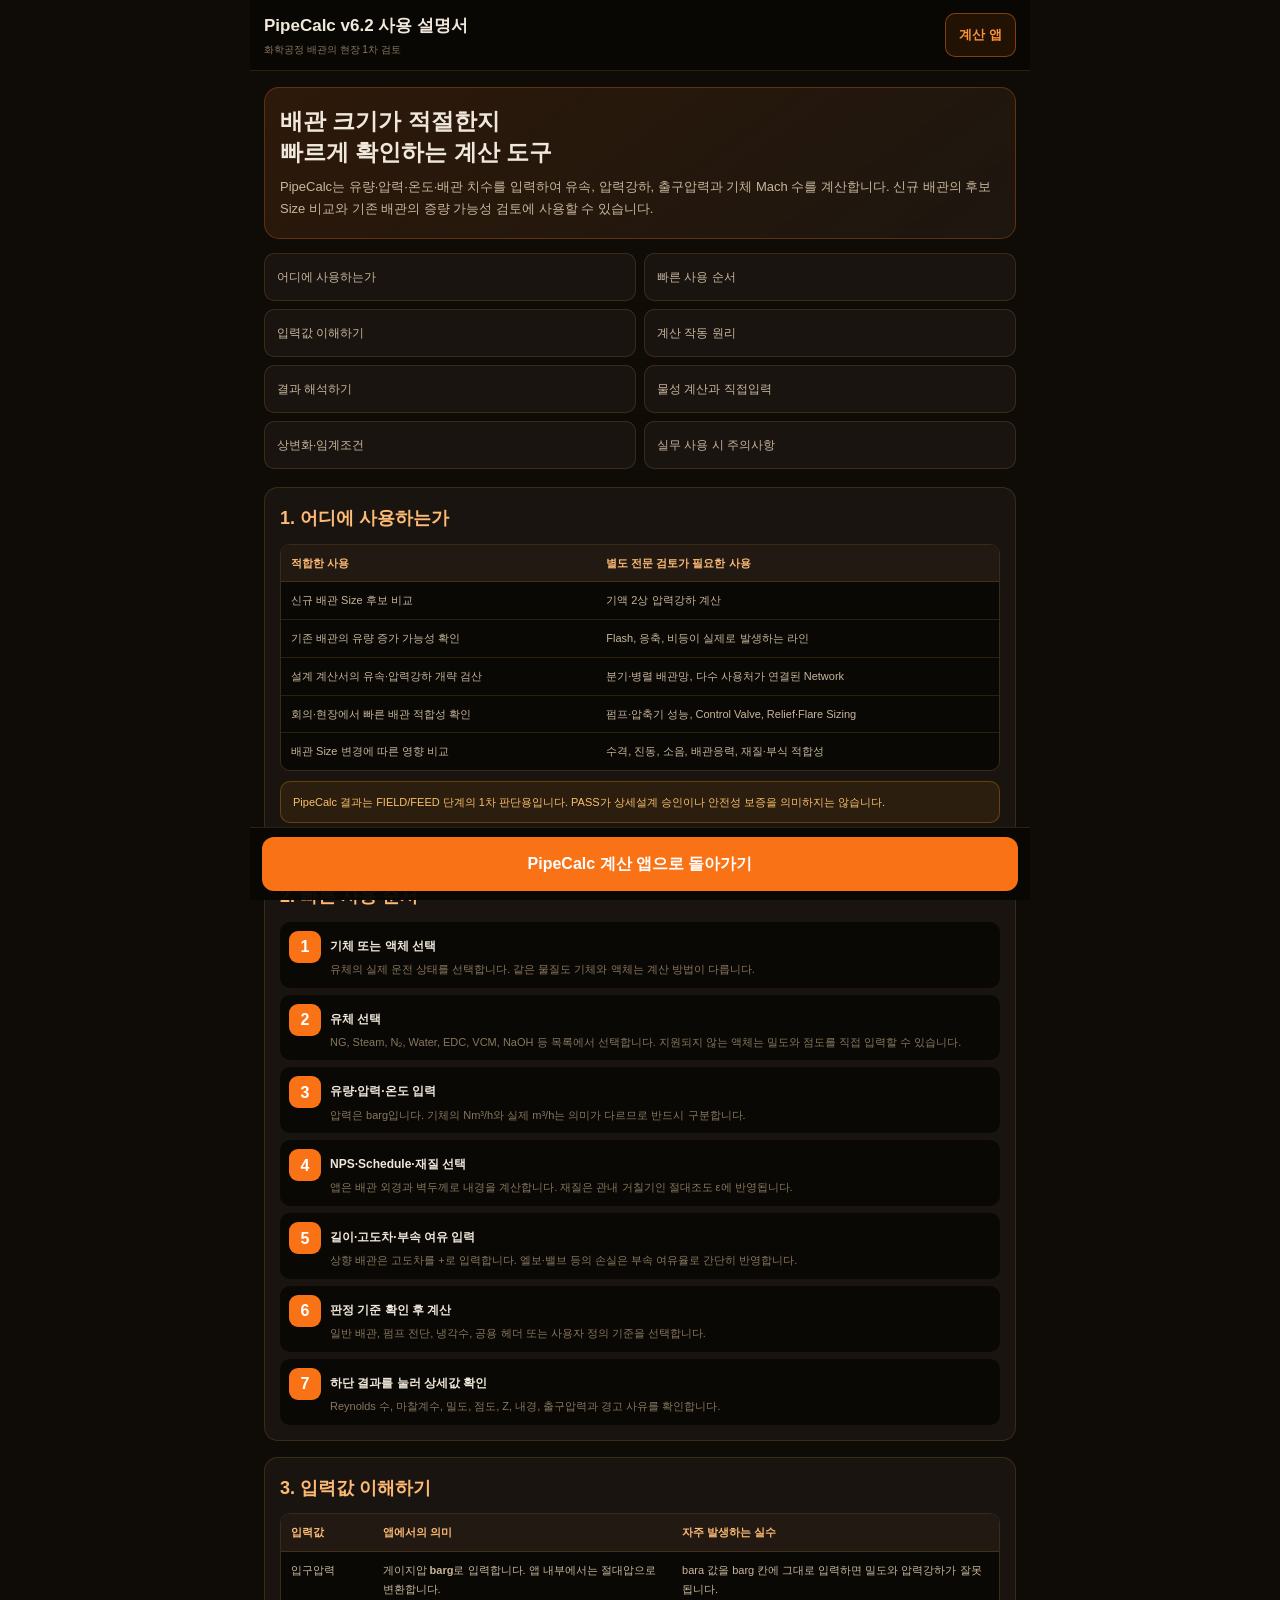
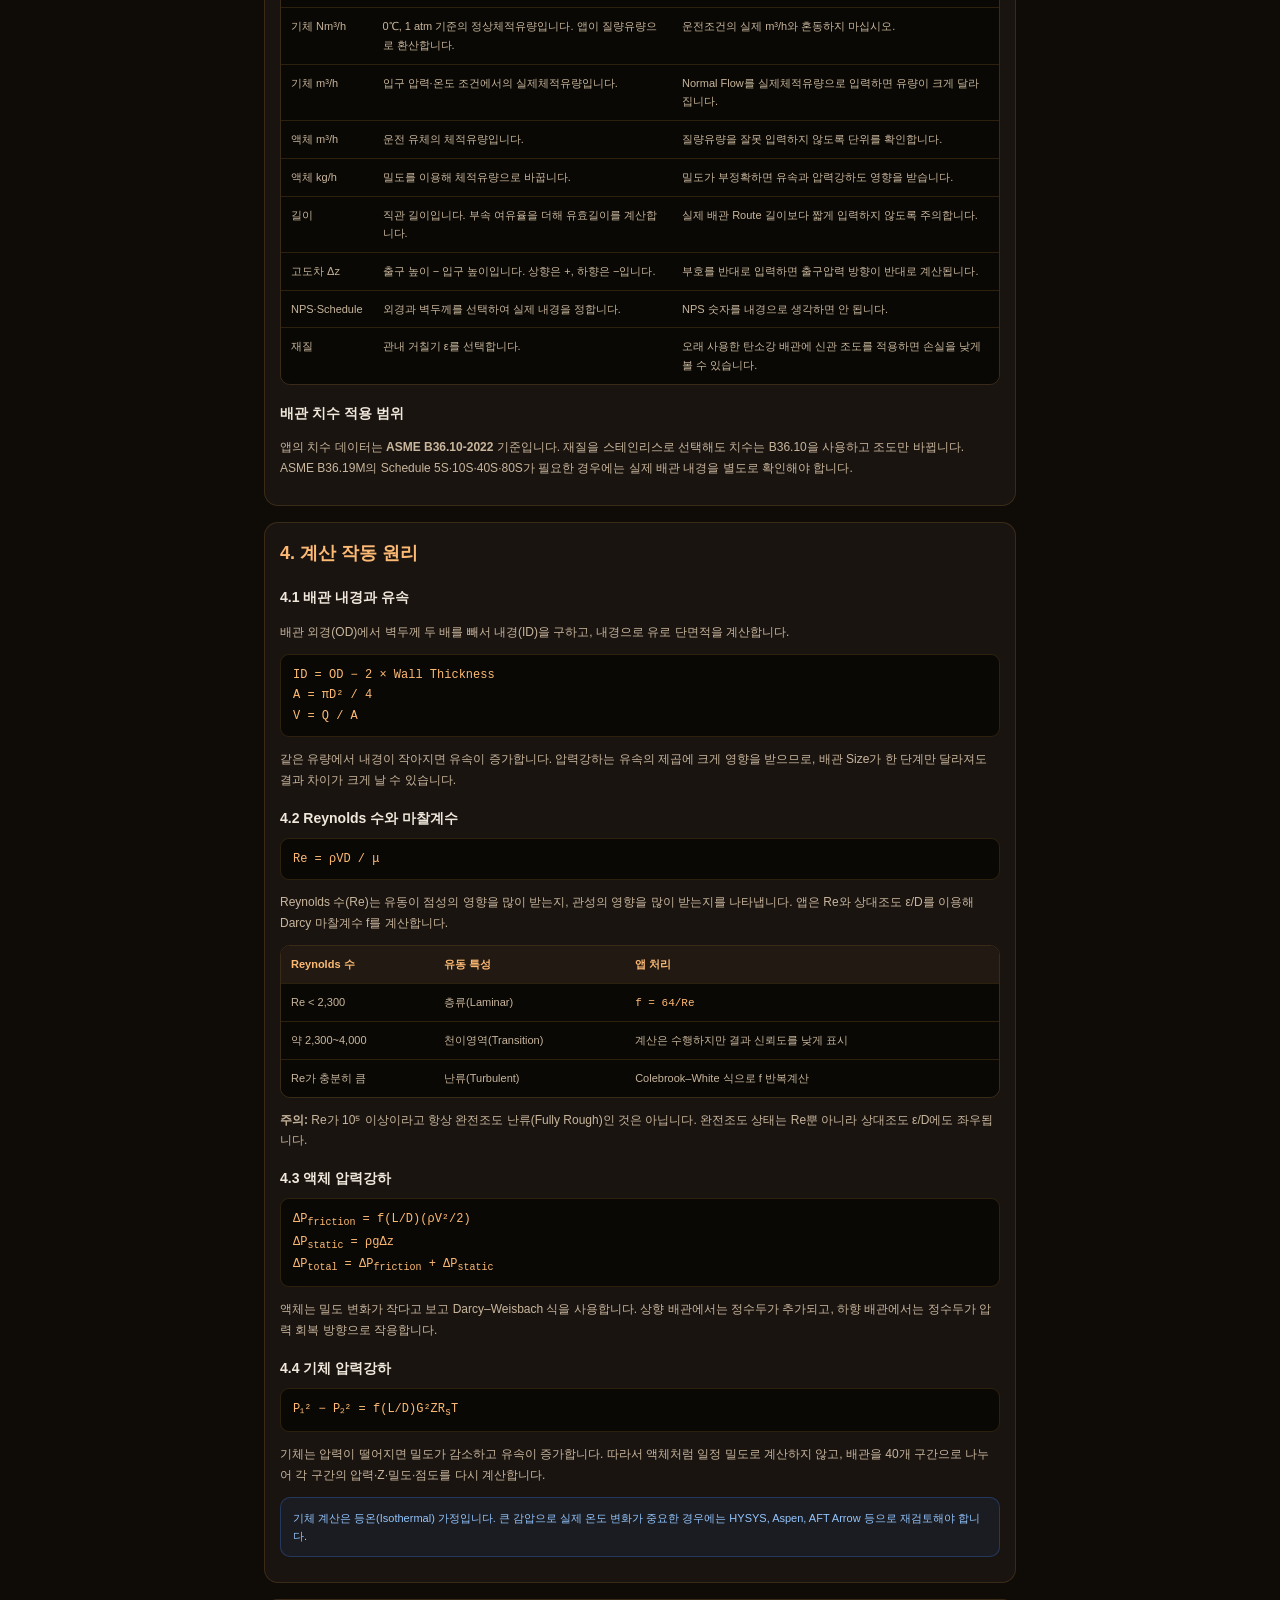
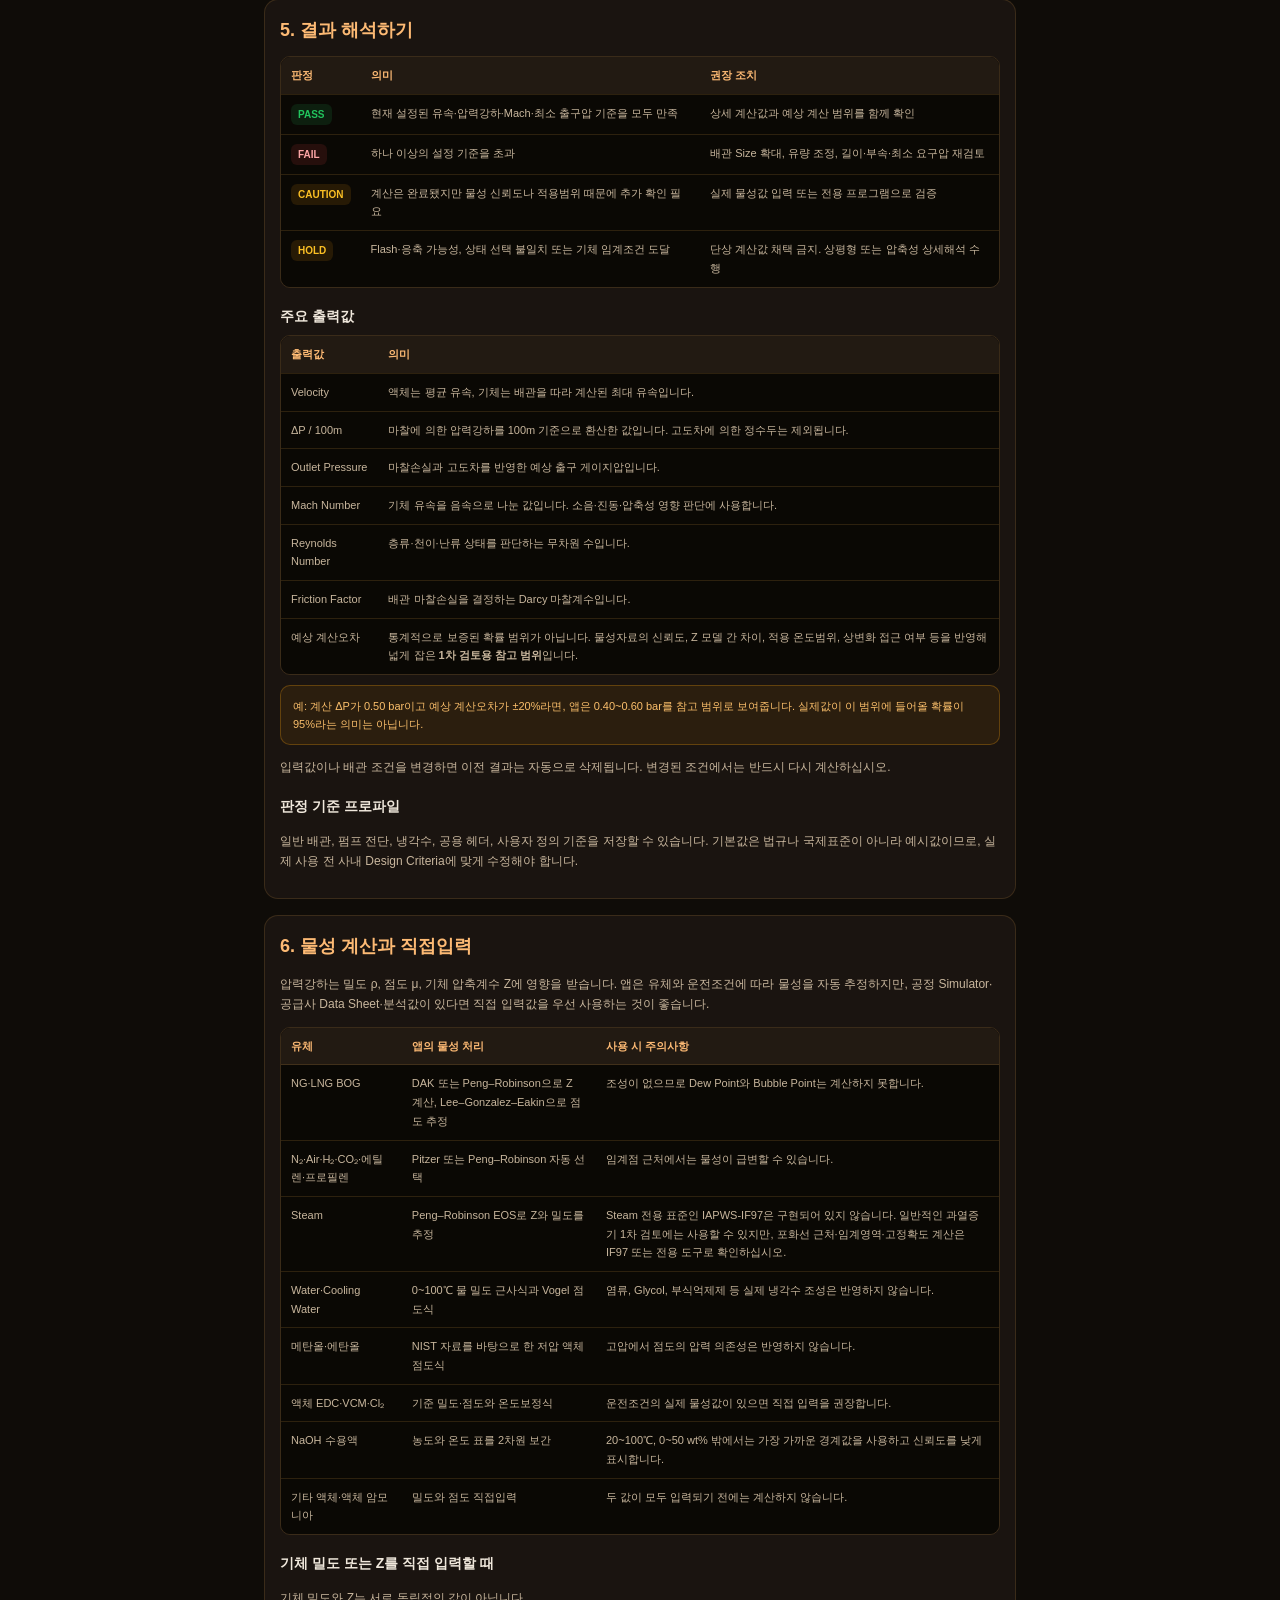
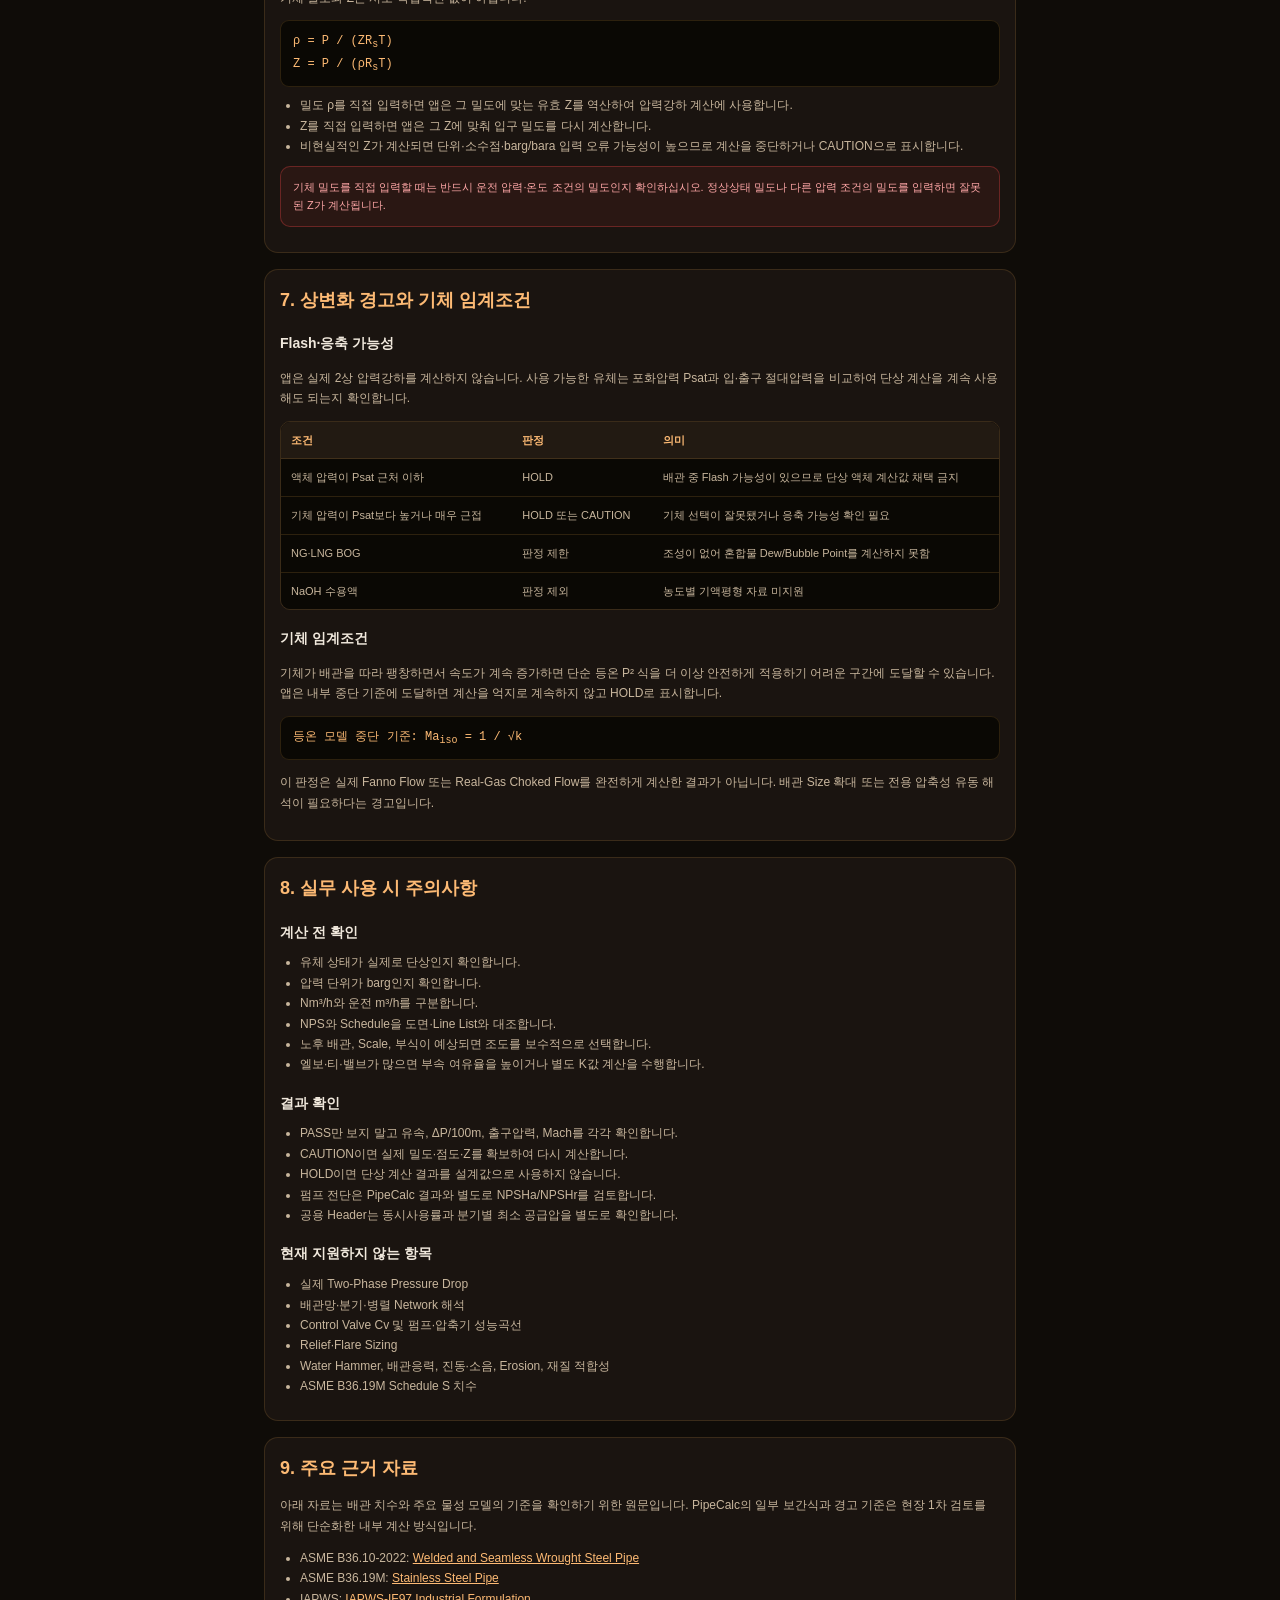
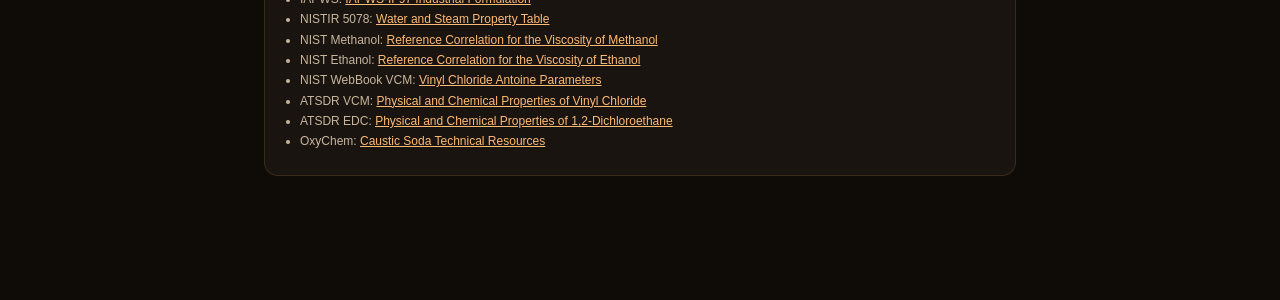
==== commit e762ee42: "Add files via upload" ====
--- a/PipeCalc_v6_2_Manual.html
+++ b/PipeCalc_v6_2_Manual.html
@@ -5,151 +5,181 @@
 <meta name="viewport" content="width=device-width, initial-scale=1.0, viewport-fit=cover">
 <title>PipeCalc v6.2 사용 설명서</title>
 <style>
-:root{--bg:#0f0c08;--bg2:#0a0804;--card:#1a1410;--card2:#221a12;--line:rgba(255,180,80,.14);--txt:#f0e8dc;--txt2:#b8a48a;--txt3:#7a6a54;--orange:#f97316;--warn:#fbbf24;--red:#ef4444;--green:#22c55e}
-*{box-sizing:border-box;-webkit-tap-highlight-color:transparent}html{scroll-behavior:smooth}body{margin:0;background:var(--bg);color:var(--txt);font-family:-apple-system,BlinkMacSystemFont,'Segoe UI','Noto Sans KR',Arial,sans-serif;line-height:1.65;padding-bottom:calc(92px + env(safe-area-inset-bottom))}.wrap{max-width:760px;margin:0 auto}.hdr{position:sticky;top:0;z-index:20;background:rgba(10,8,4,.96);backdrop-filter:blur(14px);border-bottom:1px solid var(--line);padding:12px 14px;display:flex;align-items:center;justify-content:space-between}.hdr b{font-size:17px}.hdr small{display:block;color:var(--txt3);font-size:10px}.back{min-height:44px;padding:0 13px;border-radius:10px;border:1px solid rgba(249,115,22,.45);background:rgba(249,115,22,.1);color:#fb923c;text-decoration:none;display:flex;align-items:center;font-weight:700;font-size:13px}.body{padding:16px 14px}.hero{padding:18px 15px;background:linear-gradient(145deg,rgba(249,115,22,.13),rgba(34,26,18,.75));border:1px solid rgba(249,115,22,.28);border-radius:15px;margin-bottom:14px}.hero h1{font-size:23px;line-height:1.35;margin:0 0 8px}.hero p{color:var(--txt2);font-size:13px;margin:0}.toc{display:grid;grid-template-columns:1fr 1fr;gap:8px;margin-bottom:18px}.toc a{min-height:48px;border-radius:10px;background:var(--card);border:1px solid var(--line);color:var(--txt2);text-decoration:none;padding:10px 12px;font-size:12px;display:flex;align-items:center}.section{scroll-margin-top:76px;margin:0 0 16px;background:var(--card);border:1px solid var(--line);border-radius:14px;padding:15px}.section h2{font-size:18px;margin:0 0 10px;color:#fdba74}.section h3{font-size:14px;margin:16px 0 7px}.section p,.section li{font-size:12px;color:var(--txt2)}.section ul,.section ol{padding-left:20px;margin:8px 0}.table-wrap{overflow-x:auto;border-radius:10px;border:1px solid var(--line)}table{width:100%;border-collapse:collapse;min-width:560px;background:var(--bg2)}th,td{padding:9px 10px;border-bottom:1px solid var(--line);font-size:11px;text-align:left;vertical-align:top}th{color:#fdba74;background:var(--card2)}td{color:var(--txt2)}tr:last-child td{border-bottom:none}.badge{display:inline-block;padding:2px 7px;border-radius:6px;font-size:10px;font-weight:800}.pass{color:var(--green);background:rgba(34,197,94,.12)}.fail{color:#fca5a5;background:rgba(239,68,68,.12)}.caution,.hold{color:var(--warn);background:rgba(245,158,11,.12)}.notice{padding:11px 12px;border-radius:10px;background:rgba(245,158,11,.08);border:1px solid rgba(245,158,11,.28);color:#fbbf6b;font-size:11px;margin:10px 0}.danger{background:rgba(239,68,68,.08);border-color:rgba(239,68,68,.32);color:#fca5a5}.info{background:rgba(59,130,246,.08);border-color:rgba(59,130,246,.28);color:#93c5fd}.flow{display:grid;gap:7px}.step{display:grid;grid-template-columns:32px 1fr;gap:9px;align-items:start;padding:9px;border-radius:10px;background:var(--bg2)}.num{width:32px;height:32px;border-radius:9px;background:var(--orange);color:white;display:flex;align-items:center;justify-content:center;font-weight:800}.step b{font-size:12px}.step span{display:block;color:var(--txt3);font-size:11px;margin-top:2px}.bottom{position:fixed;bottom:0;left:50%;transform:translateX(-50%);width:min(760px,100%);padding:9px 12px calc(9px + env(safe-area-inset-bottom));background:rgba(10,8,4,.97);border-top:1px solid var(--line)}.bottom a{min-height:54px;border-radius:12px;background:var(--orange);color:white;text-decoration:none;display:flex;align-items:center;justify-content:center;font-weight:800}.code{font-family:'SFMono-Regular',Consolas,monospace;color:#fdba74}.source a{color:#fdba74;word-break:break-all}@media(max-width:420px){.toc{grid-template-columns:1fr}.body{padding-left:10px;padding-right:10px}.section{padding:13px}}
+:root{--bg:#0f0c08;--bg2:#0a0804;--card:#1a1410;--card2:#221a12;--line:rgba(255,180,80,.14);--txt:#f0e8dc;--txt2:#c8b69d;--txt3:#88765f;--orange:#f97316;--warn:#fbbf24;--red:#ef4444;--green:#22c55e}
+*{box-sizing:border-box;-webkit-tap-highlight-color:transparent}html{scroll-behavior:smooth}body{margin:0;background:var(--bg);color:var(--txt);font-family:-apple-system,BlinkMacSystemFont,'Segoe UI','Noto Sans KR',Arial,sans-serif;line-height:1.7;padding-bottom:calc(92px + env(safe-area-inset-bottom))}.wrap{max-width:780px;margin:0 auto}.hdr{position:sticky;top:0;z-index:20;background:rgba(10,8,4,.96);backdrop-filter:blur(14px);border-bottom:1px solid var(--line);padding:12px 14px;display:flex;align-items:center;justify-content:space-between}.hdr b{font-size:17px}.hdr small{display:block;color:var(--txt3);font-size:10px}.back{min-height:44px;padding:0 13px;border-radius:10px;border:1px solid rgba(249,115,22,.45);background:rgba(249,115,22,.1);color:#fb923c;text-decoration:none;display:flex;align-items:center;font-weight:700;font-size:13px}.body{padding:16px 14px}.hero{padding:18px 15px;background:linear-gradient(145deg,rgba(249,115,22,.13),rgba(34,26,18,.75));border:1px solid rgba(249,115,22,.28);border-radius:15px;margin-bottom:14px}.hero h1{font-size:23px;line-height:1.35;margin:0 0 8px}.hero p{color:var(--txt2);font-size:13px;margin:0}.toc{display:grid;grid-template-columns:1fr 1fr;gap:8px;margin-bottom:18px}.toc a{min-height:48px;border-radius:10px;background:var(--card);border:1px solid var(--line);color:var(--txt2);text-decoration:none;padding:10px 12px;font-size:12px;display:flex;align-items:center}.section{scroll-margin-top:76px;margin:0 0 16px;background:var(--card);border:1px solid var(--line);border-radius:14px;padding:15px}.section h2{font-size:18px;margin:0 0 10px;color:#fdba74}.section h3{font-size:14px;margin:17px 0 7px;color:var(--txt)}.section p,.section li{font-size:12px;color:var(--txt2)}.section ul,.section ol{padding-left:20px;margin:8px 0}.table-wrap{overflow-x:auto;border-radius:10px;border:1px solid var(--line)}table{width:100%;border-collapse:collapse;min-width:560px;background:var(--bg2)}th,td{padding:9px 10px;border-bottom:1px solid var(--line);font-size:11px;text-align:left;vertical-align:top}th{color:#fdba74;background:var(--card2)}td{color:var(--txt2)}tr:last-child td{border-bottom:none}.badge{display:inline-block;padding:2px 7px;border-radius:6px;font-size:10px;font-weight:800}.pass{color:var(--green);background:rgba(34,197,94,.12)}.fail{color:#fca5a5;background:rgba(239,68,68,.12)}.caution,.hold{color:var(--warn);background:rgba(245,158,11,.12)}.notice{padding:11px 12px;border-radius:10px;background:rgba(245,158,11,.08);border:1px solid rgba(245,158,11,.28);color:#fbbf6b;font-size:11px;margin:10px 0;line-height:1.65}.danger{background:rgba(239,68,68,.08);border-color:rgba(239,68,68,.32);color:#fca5a5}.info{background:rgba(59,130,246,.08);border-color:rgba(59,130,246,.28);color:#93c5fd}.flow{display:grid;gap:7px}.step{display:grid;grid-template-columns:32px 1fr;gap:9px;align-items:start;padding:9px;border-radius:10px;background:var(--bg2)}.num{width:32px;height:32px;border-radius:9px;background:var(--orange);color:white;display:flex;align-items:center;justify-content:center;font-weight:800}.step b{font-size:12px}.step span{display:block;color:var(--txt3);font-size:11px;margin-top:2px}.bottom{position:fixed;bottom:0;left:50%;transform:translateX(-50%);width:min(780px,100%);padding:9px 12px calc(9px + env(safe-area-inset-bottom));background:rgba(10,8,4,.97);border-top:1px solid var(--line)}.bottom a{min-height:54px;border-radius:12px;background:var(--orange);color:white;text-decoration:none;display:flex;align-items:center;justify-content:center;font-weight:800}.code{font-family:'SFMono-Regular',Consolas,monospace;color:#fdba74}.eq{font-family:'SFMono-Regular',Consolas,monospace;background:var(--bg2);border:1px solid var(--line);border-radius:9px;padding:10px 12px;color:#fdba74;font-size:12px;overflow-x:auto}.source a{color:#fdba74;word-break:break-all}@media(max-width:420px){.toc{grid-template-columns:1fr}.body{padding-left:10px;padding-right:10px}.section{padding:13px}}
 </style>
 </head>
 <body>
 <div class="wrap">
-<header class="hdr"><div><b>PipeCalc v6.2 사용 설명서</b><small>모바일 현장 배관 적합성 1차 검토</small></div><a class="back" href="index.html">앱으로</a></header>
+<header class="hdr"><div><b>PipeCalc v6.2 사용 설명서</b><small>화학공정 배관의 현장 1차 검토</small></div><a class="back" href="index.html">계산 앱</a></header>
 <main class="body">
-<section class="hero"><h1>입력 → 계산 → 판정 → 상세 확인</h1><p>PipeCalc는 단상(Single-Phase) 배관의 유속·압력강하·Mach·출구압력을 빠르게 확인하는 현장 스크리닝 도구입니다. 상세설계 프로그램과 법규 검토를 대체하지 않습니다.</p></section>
+<section class="hero"><h1>배관 크기가 적절한지<br>빠르게 확인하는 계산 도구</h1><p>PipeCalc는 유량·압력·온도·배관 치수를 입력하여 유속, 압력강하, 출구압력과 기체 Mach 수를 계산합니다. 신규 배관의 후보 Size 비교와 기존 배관의 증량 가능성 검토에 사용할 수 있습니다.</p></section>
 <nav class="toc">
-<a href="#scope">용도와 적용 범위</a><a href="#quick">빠른 사용 순서</a><a href="#input">입력값과 단위</a><a href="#result">결과 읽는 법</a><a href="#setting">판정 기준 설정</a><a href="#model">계산·물성 모델</a><a href="#phase">HOLD와 상변화</a><a href="#limit">제한사항·배포</a>
+<a href="#purpose">어디에 사용하는가</a><a href="#quick">빠른 사용 순서</a><a href="#input">입력값 이해하기</a><a href="#principle">계산 작동 원리</a><a href="#result">결과 해석하기</a><a href="#property">물성 계산과 직접입력</a><a href="#phase">상변화·임계조건</a><a href="#practice">실무 사용 시 주의사항</a>
 </nav>
 
-<section class="section" id="scope"><h2>1. 용도와 적용 범위</h2>
-<div class="table-wrap"><table><thead><tr><th>구분</th><th>내용</th></tr></thead><tbody>
-<tr><td>주요 용도</td><td>신규 배관 Size 후보 비교, 기존 배관 증량 여유 확인, 회의·현장의 즉시 검토, 설계 계산서의 개략 교차검산</td></tr>
-<tr><td>기본 가정</td><td>정상상태(Steady State), 등온(Isothermal), 단상(Single Phase), 단일 배관 구간</td></tr>
-<tr><td>계산하지 않는 항목</td><td>실제 2상 압력강하, 분기 관망, 펌프·압축기 성능곡선, 제어밸브 Cv, Relief/Flare Sizing, 수격·응력·진동·소음·재질 적합성</td></tr>
-<tr><td>결과의 성격</td><td>FIELD/FEED 1차 스크리닝 결과입니다. PASS는 상세설계 승인이나 안전성 보증을 의미하지 않습니다.</td></tr>
+<section class="section" id="purpose"><h2>1. 어디에 사용하는가</h2>
+<div class="table-wrap"><table><thead><tr><th>적합한 사용</th><th>별도 전문 검토가 필요한 사용</th></tr></thead><tbody>
+<tr><td>신규 배관 Size 후보 비교</td><td>기액 2상 압력강하 계산</td></tr>
+<tr><td>기존 배관의 유량 증가 가능성 확인</td><td>Flash, 응축, 비등이 실제로 발생하는 라인</td></tr>
+<tr><td>설계 계산서의 유속·압력강하 개략 검산</td><td>분기·병렬 배관망, 다수 사용처가 연결된 Network</td></tr>
+<tr><td>회의·현장에서 빠른 배관 적합성 확인</td><td>펌프·압축기 성능, Control Valve, Relief·Flare Sizing</td></tr>
+<tr><td>배관 Size 변경에 따른 영향 비교</td><td>수격, 진동, 소음, 배관응력, 재질·부식 적합성</td></tr>
 </tbody></table></div>
-<div class="notice danger">Flash·응축·등온 임계조건으로 HOLD가 표시되면 단상 계산값을 설계값으로 채택하지 마십시오.</div></section>
+<div class="notice">PipeCalc 결과는 FIELD/FEED 단계의 1차 판단용입니다. PASS가 상세설계 승인이나 안전성 보증을 의미하지는 않습니다.</div>
+</section>
 
 <section class="section" id="quick"><h2>2. 빠른 사용 순서</h2><div class="flow">
-<div class="step"><div class="num">1</div><div><b>기체 또는 액체 선택</b><span>상(Phase)을 먼저 선택한 뒤 유체를 선택합니다. EDC·VCM·Cl₂는 기체와 액체 항목이 각각 존재합니다.</span></div></div>
-<div class="step"><div class="num">2</div><div><b>유량·압력·온도 입력</b><span>압력 입력은 barg입니다. 기체의 Nm³/h는 0℃·1 atm 기준으로 질량유량으로 환산됩니다.</span></div></div>
-<div class="step"><div class="num">3</div><div><b>NPS·Schedule·재질 선택</b><span>내경은 ASME B36.10-2022 치수 데이터에서 조회합니다. 재질 선택은 절대조도 ε에 반영됩니다.</span></div></div>
-<div class="step"><div class="num">4</div><div><b>길이·고도차·부속 여유 입력</b><span>고도차는 출구−입구입니다. 상향은 +, 하향은 −입니다. 부속 여유는 직관 길이에 백분율로 가산합니다.</span></div></div>
-<div class="step"><div class="num">5</div><div><b>기준 프로파일 확인 후 계산</b><span>계산 후 하단 Dock을 눌러 신뢰도, 물성 모델, Reynolds 수, 마찰계수, OD·벽두께·ID를 확인합니다.</span></div></div>
+<div class="step"><div class="num">1</div><div><b>기체 또는 액체 선택</b><span>유체의 실제 운전 상태를 선택합니다. 같은 물질도 기체와 액체는 계산 방법이 다릅니다.</span></div></div>
+<div class="step"><div class="num">2</div><div><b>유체 선택</b><span>NG, Steam, N₂, Water, EDC, VCM, NaOH 등 목록에서 선택합니다. 지원되지 않는 액체는 밀도와 점도를 직접 입력할 수 있습니다.</span></div></div>
+<div class="step"><div class="num">3</div><div><b>유량·압력·온도 입력</b><span>압력은 barg입니다. 기체의 Nm³/h와 실제 m³/h는 의미가 다르므로 반드시 구분합니다.</span></div></div>
+<div class="step"><div class="num">4</div><div><b>NPS·Schedule·재질 선택</b><span>앱은 배관 외경과 벽두께로 내경을 계산합니다. 재질은 관내 거칠기인 절대조도 ε에 반영됩니다.</span></div></div>
+<div class="step"><div class="num">5</div><div><b>길이·고도차·부속 여유 입력</b><span>상향 배관은 고도차를 +로 입력합니다. 엘보·밸브 등의 손실은 부속 여유율로 간단히 반영합니다.</span></div></div>
+<div class="step"><div class="num">6</div><div><b>판정 기준 확인 후 계산</b><span>일반 배관, 펌프 전단, 냉각수, 공용 헤더 또는 사용자 정의 기준을 선택합니다.</span></div></div>
+<div class="step"><div class="num">7</div><div><b>하단 결과를 눌러 상세값 확인</b><span>Reynolds 수, 마찰계수, 밀도, 점도, Z, 내경, 출구압력과 경고 사유를 확인합니다.</span></div></div>
 </div></section>
 
-<section class="section" id="input"><h2>3. 입력값과 단위</h2>
-<div class="table-wrap"><table><thead><tr><th>입력</th><th>단위·처리</th><th>주의사항</th></tr></thead><tbody>
-<tr><td>압력</td><td>barg 입력, 내부에서 <span class="code">bara = barg + 1.01325</span>로 변환</td><td>bara 값을 그대로 넣지 마십시오.</td></tr>
-<tr><td>기체 Nm³/h</td><td>0℃·1 atm의 정상체적유량을 질량유량으로 환산</td><td>실제 운전 m³/h와 혼동하지 마십시오.</td></tr>
-<tr><td>기체 m³/h</td><td>입구 운전조건의 밀도로 질량유량 환산</td><td>입구 실제체적유량을 입력합니다.</td></tr>
-<tr><td>액체 m³/h·kg/h</td><td>체적유량 또는 밀도를 이용한 체적유량 환산</td><td>kg/h 사용 시 밀도 정확도가 유속에도 영향을 줍니다.</td></tr>
-<tr><td>길이</td><td>직관 길이 m</td><td>유효길이 = 직관 길이 × (1 + 부속 여유율)</td></tr>
-<tr><td>고도차</td><td>m, 출구−입구</td><td>총 ΔP에는 정수두가 포함되지만 ΔP/100m 지표는 마찰손실 기준입니다.</td></tr>
-<tr><td>NPS·Schedule</td><td>지원 NPS: 1, 1.5, 2, 3, 4, 6, 8, 10, 12, 14, 16, 18, 20, 24, 30, 36 inch</td><td>목록에 없는 1/2″, 3/4″, 2.5″, 5″ 등은 지원하지 않습니다.</td></tr>
+<section class="section" id="input"><h2>3. 입력값 이해하기</h2>
+<div class="table-wrap"><table><thead><tr><th>입력값</th><th>앱에서의 의미</th><th>자주 발생하는 실수</th></tr></thead><tbody>
+<tr><td>입구압력</td><td>게이지압 <b>barg</b>로 입력합니다. 앱 내부에서는 절대압으로 변환합니다.</td><td>bara 값을 barg 칸에 그대로 입력하면 밀도와 압력강하가 잘못됩니다.</td></tr>
+<tr><td>기체 Nm³/h</td><td>0℃, 1 atm 기준의 정상체적유량입니다. 앱이 질량유량으로 환산합니다.</td><td>운전조건의 실제 m³/h와 혼동하지 마십시오.</td></tr>
+<tr><td>기체 m³/h</td><td>입구 압력·온도 조건에서의 실제체적유량입니다.</td><td>Normal Flow를 실제체적유량으로 입력하면 유량이 크게 달라집니다.</td></tr>
+<tr><td>액체 m³/h</td><td>운전 유체의 체적유량입니다.</td><td>질량유량을 잘못 입력하지 않도록 단위를 확인합니다.</td></tr>
+<tr><td>액체 kg/h</td><td>밀도를 이용해 체적유량으로 바꿉니다.</td><td>밀도가 부정확하면 유속과 압력강하도 영향을 받습니다.</td></tr>
+<tr><td>길이</td><td>직관 길이입니다. 부속 여유율을 더해 유효길이를 계산합니다.</td><td>실제 배관 Route 길이보다 짧게 입력하지 않도록 주의합니다.</td></tr>
+<tr><td>고도차 Δz</td><td>출구 높이 − 입구 높이입니다. 상향은 +, 하향은 −입니다.</td><td>부호를 반대로 입력하면 출구압력 방향이 반대로 계산됩니다.</td></tr>
+<tr><td>NPS·Schedule</td><td>외경과 벽두께를 선택하여 실제 내경을 정합니다.</td><td>NPS 숫자를 내경으로 생각하면 안 됩니다.</td></tr>
+<tr><td>재질</td><td>관내 거칠기 ε를 선택합니다.</td><td>오래 사용한 탄소강 배관에 신관 조도를 적용하면 손실을 낮게 볼 수 있습니다.</td></tr>
 </tbody></table></div>
-<h3>배관 치수와 재질 선택의 관계</h3>
-<p>치수 데이터는 재질 선택과 무관하게 <b>ASME B36.10-2022</b>를 사용합니다. 재질 선택은 절대조도 ε만 변경합니다. 따라서 스테인리스 배관의 ASME B36.19M Schedule 5S·10S·40S·80S 치수가 필요한 경우에는 앱 내 치수와 별도로 확인해야 합니다.</p>
-<p>표준에서 서로 다른 명칭이 동일한 벽두께를 뜻하는 경우에는 <span class="code">Sch 20 / STD</span>, <span class="code">Sch 20 / XS</span>, <span class="code">Sch 40 / XS</span>처럼 한 항목으로 병기됩니다. 벽두께가 다른 경우에는 STD·XS와 Sch 40·80이 별도 항목으로 표시됩니다.</p></section>
+<h3>배관 치수 적용 범위</h3>
+<p>앱의 치수 데이터는 <b>ASME B36.10-2022</b> 기준입니다. 재질을 스테인리스로 선택해도 치수는 B36.10을 사용하고 조도만 바뀝니다. ASME B36.19M의 Schedule 5S·10S·40S·80S가 필요한 경우에는 실제 배관 내경을 별도로 확인해야 합니다.</p>
+</section>
 
-<section class="section" id="result"><h2>4. 결과 읽는 법</h2>
-<div class="table-wrap"><table><thead><tr><th>표시</th><th>의미</th><th>현장 조치</th></tr></thead><tbody>
-<tr><td><span class="badge pass">PASS</span></td><td>저장된 유속·ΔP/100m·Mach·최소 출구압 기준을 통과</td><td>오차 Band와 제한사항을 포함해 1차 판단</td></tr>
-<tr><td><span class="badge fail">FAIL</span></td><td>하나 이상의 사용자 설정 기준을 초과</td><td>Size 확대, 유량·길이·부속·최소 요구압 재검토</td></tr>
-<tr><td><span class="badge caution">CAUTION</span></td><td>계산은 완료됐으나 물성 신뢰도, 임계점 근접, Z 입력 불일치 등 추가 확인 필요</td><td>실제 물성 또는 전용 프로그램으로 재검증</td></tr>
-<tr><td><span class="badge hold">HOLD</span></td><td>Flash·응축·상 선택 불일치 또는 등온 임계조건 도달</td><td>정상 단상 결과 채택 금지. 2상 또는 압축성 유동 상세해석</td></tr>
+<section class="section" id="principle"><h2>4. 계산 작동 원리</h2>
+<h3>4.1 배관 내경과 유속</h3>
+<p>배관 외경(OD)에서 벽두께 두 배를 빼서 내경(ID)을 구하고, 내경으로 유로 단면적을 계산합니다.</p>
+<div class="eq">ID = OD − 2 × Wall Thickness<br>A = πD² / 4<br>V = Q / A</div>
+<p>같은 유량에서 내경이 작아지면 유속이 증가합니다. 압력강하는 유속의 제곱에 크게 영향을 받으므로, 배관 Size가 한 단계만 달라져도 결과 차이가 크게 날 수 있습니다.</p>
+
+<h3>4.2 Reynolds 수와 마찰계수</h3>
+<div class="eq">Re = ρVD / μ</div>
+<p>Reynolds 수(Re)는 유동이 점성의 영향을 많이 받는지, 관성의 영향을 많이 받는지를 나타냅니다. 앱은 Re와 상대조도 ε/D를 이용해 Darcy 마찰계수 f를 계산합니다.</p>
+<div class="table-wrap"><table><thead><tr><th>Reynolds 수</th><th>유동 특성</th><th>앱 처리</th></tr></thead><tbody>
+<tr><td>Re &lt; 2,300</td><td>층류(Laminar)</td><td><span class="code">f = 64/Re</span></td></tr>
+<tr><td>약 2,300~4,000</td><td>천이영역(Transition)</td><td>계산은 수행하지만 결과 신뢰도를 낮게 표시</td></tr>
+<tr><td>Re가 충분히 큼</td><td>난류(Turbulent)</td><td>Colebrook–White 식으로 f 반복계산</td></tr>
 </tbody></table></div>
-<h3>핵심 출력값</h3>
-<div class="table-wrap"><table><thead><tr><th>출력</th><th>해석</th></tr></thead><tbody>
-<tr><td>Velocity</td><td>액체는 관내 평균 유속, 기체는 계산 구간의 최대 유속을 기준으로 판정합니다.</td></tr>
-<tr><td>ΔP / 100m</td><td>유효길이에 대한 마찰 압력강하를 100m로 환산한 값입니다. 고도차 정수두는 이 지표에서 제외됩니다.</td></tr>
-<tr><td>Outlet Pressure</td><td>마찰손실과 고도차를 반영한 예상 출구 게이지압입니다.</td></tr>
-<tr><td>Mach</td><td>기체 전용. 설정 기준과 별도로 앱 내부 등온 임계기준도 확인합니다.</td></tr>
-<tr><td>예상 계산오차</td><td>통계적 신뢰구간이 아니라 물성·모델·입력조건을 이용한 공학적 휴리스틱(Heuristic) Band입니다.</td></tr>
-</tbody></table></div>
-<p>입력값, 유체, NPS, Schedule, 재질 또는 직접물성을 변경하면 이전 결과가 즉시 무효화되고 Dock이 숨겨집니다. 새 조건에서는 반드시 다시 계산해야 합니다.</p></section>
+<p><b>주의:</b> Re가 10⁵ 이상이라고 항상 완전조도 난류(Fully Rough)인 것은 아닙니다. 완전조도 상태는 Re뿐 아니라 상대조도 ε/D에도 좌우됩니다.</p>
 
-<section class="section" id="setting"><h2>5. 판정 기준 프로파일</h2>
-<p>설정값은 브라우저 Local Storage에 저장됩니다. 기본값은 법규나 국제표준이 아니라 예시값이므로 사내 Design Criteria로 수정해야 합니다.</p>
-<div class="table-wrap"><table><thead><tr><th>프로파일</th><th>기본 용도</th><th>별도 확인사항</th></tr></thead><tbody>
-<tr><td>일반 배관</td><td>범용 1차 검토</td><td>서비스별 허용 유속·소음·침식 기준</td></tr>
-<tr><td>펌프 전단(Suction)</td><td>흡입측 유속·손실을 보수적으로 제한</td><td>NPSHa/NPSHr, 액면, 포화압력, Strainer 손실</td></tr>
-<tr><td>냉각수(CW)</td><td>순환수 배관의 빠른 검토</td><td>스케일·오염·부식·수질 첨가제 영향</td></tr>
-<tr><td>공용 헤더(Header)</td><td>다수 사용처가 연결된 헤더의 보수적 검토</td><td>동시사용률, 최소 공급압, 분기 관망해석</td></tr>
-<tr><td>사용자 정의</td><td>공장·공정별 자체 기준 저장</td><td>최소 출구압력을 설정하면 FAIL 판정에 포함</td></tr>
-</tbody></table></div></section>
+<h3>4.3 액체 압력강하</h3>
+<div class="eq">ΔP<sub>friction</sub> = f(L/D)(ρV²/2)<br>ΔP<sub>static</sub> = ρgΔz<br>ΔP<sub>total</sub> = ΔP<sub>friction</sub> + ΔP<sub>static</sub></div>
+<p>액체는 밀도 변화가 작다고 보고 Darcy–Weisbach 식을 사용합니다. 상향 배관에서는 정수두가 추가되고, 하향 배관에서는 정수두가 압력 회복 방향으로 작용합니다.</p>
 
-<section class="section" id="model"><h2>6. 계산 원리와 물성 모델</h2>
-<h3>압력강하</h3>
-<div class="table-wrap"><table><thead><tr><th>상</th><th>계산 방식</th><th>주요 가정</th></tr></thead><tbody>
-<tr><td>액체</td><td>Darcy–Weisbach 비압축성 식 + 정수두 <span class="code">ρgΔz</span></td><td>관 전체에서 밀도와 점도를 일정하게 사용</td></tr>
-<tr><td>기체</td><td>등온 압축성 <span class="code">P²</span> 식을 40개 구간으로 적분</td><td>질량속도 일정, 각 구간에서 Z·밀도·점도를 다시 평가</td></tr>
-<tr><td>마찰계수</td><td>Re&lt;2300은 <span class="code">64/Re</span>, 그 외는 Colebrook–White 반복계산</td><td>천이영역은 신뢰도 저하 사유에 포함</td></tr>
-</tbody></table></div>
-<h3>유체별 물성 처리</h3>
-<div class="table-wrap"><table><thead><tr><th>유체군</th><th>주요 모델</th><th>사용 시 주의</th></tr></thead><tbody>
-<tr><td>NG·LNG BOG</td><td>DAK 또는 Peng–Robinson의 Z, Lee–Gonzalez–Eakin 점도</td><td>조성 입력이 없어 Dew/Bubble Point를 계산하지 못합니다.</td></tr>
-<tr><td>N₂·Air·H₂·CO₂·C₂H₄·C₃H₆</td><td>Pitzer 또는 Peng–Robinson 자동 선택</td><td>임계점 근처에서는 모델 편차와 실제 물성 급변에 주의합니다.</td></tr>
-<tr><td>Steam</td><td>Peng–Robinson EOS로 Z·밀도 추정, 기체점도는 온도지수 근사</td><td>IAPWS-IF97은 구현되어 있지 않습니다. 앱은 실제 계산값을 일부러 틀리게 만드는 것이 아니라, 이 모델 한계를 반영해 <b>표시 불확실성 Band를 보수적으로 넓힙니다.</b> 포화선 근처·임계영역·고정확도 Steam 계산은 IAPWS-IF97 또는 전용 도구로 확인하십시오.</td></tr>
-<tr><td>EDC·VCM·Cl₂ 증기</td><td>Pitzer/PR + 유체별 점도 근사 + 포화압력 스크리닝</td><td>포화압력 자료 범위 밖에서는 자동 상변화 판정이 제한될 수 있습니다.</td></tr>
-<tr><td>Water·CW</td><td>0~100℃ 물 밀도 3차 근사식 + Vogel 점도식</td><td>밀도식은 NIST 표 값을 근사한 앱 식이며 NIST 공식식 자체가 아닙니다. CW 첨가제·염류는 미반영입니다.</td></tr>
-<tr><td>메탄올</td><td>NIST 참조상관식의 포화액 표 값을 5℃ 간격으로 저장하여 선형보간</td><td>전체 NIST 상관식을 구현한 것이 아니며, 압력 의존성은 반영하지 않습니다.</td></tr>
-<tr><td>에탄올</td><td>NIST가 제시한 0.1 MPa 전용 점도 상관식</td><td>고압 액체 점도의 밀도·압력 의존성은 반영하지 않습니다.</td></tr>
-<tr><td>액체 EDC</td><td>25℃ 밀도 1245.4 kg/m³를 기준으로 선형 온도보정</td><td>25℃ 기준점은 ATSDR 자료이며 온도 기울기는 앱 근사입니다.</td></tr>
-<tr><td>액체 VCM·Cl₂</td><td>기준 밀도·점도와 온도보정</td><td>가압 액체 현장근사입니다. 실제 운전조건 물성 입력이 우선입니다.</td></tr>
-<tr><td>NaOH 수용액</td><td>농도·온도 표의 2차원 보간</td><td>20~100℃·0~50 wt% 밖에서는 경계값으로 Clamp하고 신뢰도를 낮춥니다.</td></tr>
-<tr><td>암모니아·기타 액체</td><td>ρ·μ 직접입력</td><td>두 값이 모두 입력되기 전에는 계산하지 않습니다.</td></tr>
+<h3>4.4 기체 압력강하</h3>
+<div class="eq">P₁² − P₂² = f(L/D)G²ZR<sub>s</sub>T</div>
+<p>기체는 압력이 떨어지면 밀도가 감소하고 유속이 증가합니다. 따라서 액체처럼 일정 밀도로 계산하지 않고, 배관을 40개 구간으로 나누어 각 구간의 압력·Z·밀도·점도를 다시 계산합니다.</p>
+<div class="notice info">기체 계산은 등온(Isothermal) 가정입니다. 큰 감압으로 실제 온도 변화가 중요한 경우에는 HYSYS, Aspen, AFT Arrow 등으로 재검토해야 합니다.</div>
+</section>
+
+<section class="section" id="result"><h2>5. 결과 해석하기</h2>
+<div class="table-wrap"><table><thead><tr><th>판정</th><th>의미</th><th>권장 조치</th></tr></thead><tbody>
+<tr><td><span class="badge pass">PASS</span></td><td>현재 설정된 유속·압력강하·Mach·최소 출구압 기준을 모두 만족</td><td>상세 계산값과 예상 계산 범위를 함께 확인</td></tr>
+<tr><td><span class="badge fail">FAIL</span></td><td>하나 이상의 설정 기준을 초과</td><td>배관 Size 확대, 유량 조정, 길이·부속·최소 요구압 재검토</td></tr>
+<tr><td><span class="badge caution">CAUTION</span></td><td>계산은 완료됐지만 물성 신뢰도나 적용범위 때문에 추가 확인 필요</td><td>실제 물성값 입력 또는 전용 프로그램으로 검증</td></tr>
+<tr><td><span class="badge hold">HOLD</span></td><td>Flash·응축 가능성, 상태 선택 불일치 또는 기체 임계조건 도달</td><td>단상 계산값 채택 금지. 상평형 또는 압축성 상세해석 수행</td></tr>
 </tbody></table></div>
 
-<h3>기체 직접물성 입력과 Z 검사</h3>
-<p>기체 밀도 ρ를 직접입력하면 앱은 <span class="code">Zeff = P/(ρ·Rs·T)</span>를 역산하여 기체 압력강하와 관내 밀도 계산에 적용합니다. Z를 직접입력하면 해당 Z에 맞춰 입구 밀도를 다시 계산합니다. ρ와 Z는 동시에 독립적으로 고정되지 않습니다.</p>
-<div class="table-wrap"><table><thead><tr><th>검사</th><th>조건</th><th>처리</th></tr></thead><tbody>
-<tr><td>강제 중단</td><td>Z≤0.10 또는 Z&gt;3.00, NaN·Infinity</td><td>입력 오류 가능성이 높아 계산 중단</td></tr>
-<tr><td>CAUTION</td><td>0.10&lt;Z&lt;0.20 또는 2.00&lt;Z≤3.00</td><td>계산은 진행하되 신뢰도 하향</td></tr>
-<tr><td>자동모델 비교</td><td>입력 기반 Z가 자동모델의 0.5배 미만 또는 2배 초과</td><td>소수점·단위·압력 기준을 확인하도록 경고</td></tr>
+<h3>주요 출력값</h3>
+<div class="table-wrap"><table><thead><tr><th>출력값</th><th>의미</th></tr></thead><tbody>
+<tr><td>Velocity</td><td>액체는 평균 유속, 기체는 배관을 따라 계산된 최대 유속입니다.</td></tr>
+<tr><td>ΔP / 100m</td><td>마찰에 의한 압력강하를 100m 기준으로 환산한 값입니다. 고도차에 의한 정수두는 제외됩니다.</td></tr>
+<tr><td>Outlet Pressure</td><td>마찰손실과 고도차를 반영한 예상 출구 게이지압입니다.</td></tr>
+<tr><td>Mach Number</td><td>기체 유속을 음속으로 나눈 값입니다. 소음·진동·압축성 영향 판단에 사용합니다.</td></tr>
+<tr><td>Reynolds Number</td><td>층류·천이·난류 상태를 판단하는 무차원 수입니다.</td></tr>
+<tr><td>Friction Factor</td><td>배관 마찰손실을 결정하는 Darcy 마찰계수입니다.</td></tr>
+<tr><td>예상 계산오차</td><td>통계적으로 보증된 확률 범위가 아닙니다. 물성자료의 신뢰도, Z 모델 간 차이, 적용 온도범위, 상변화 접근 여부 등을 반영해 넓게 잡은 <b>1차 검토용 참고 범위</b>입니다.</td></tr>
 </tbody></table></div>
-<div class="notice">이 Z 범위는 보편적인 EOS 유효범위가 아니라, 현장의 단위·소수점 오입력을 검출하기 위한 앱 전용 Sanity Guard입니다.</div></section>
+<div class="notice">예: 계산 ΔP가 0.50 bar이고 예상 계산오차가 ±20%라면, 앱은 0.40~0.60 bar를 참고 범위로 보여줍니다. 실제값이 이 범위에 들어올 확률이 95%라는 의미는 아닙니다.</div>
+<p>입력값이나 배관 조건을 변경하면 이전 결과는 자동으로 삭제됩니다. 변경된 조건에서는 반드시 다시 계산하십시오.</p>
 
-<section class="section" id="phase"><h2>7. 상변화 경고와 등온 임계조건</h2>
-<h3>상변화 스크리닝</h3>
-<p>앱은 실제 Two-Phase Pressure Drop을 계산하지 않습니다. 사용 가능한 순수유체 포화압력 <span class="code">Psat</span>과 입·출구 절대압력을 비교하여 위험만 감지합니다.</p>
-<div class="table-wrap"><table><thead><tr><th>조건</th><th>표시</th><th>의미</th></tr></thead><tbody>
-<tr><td>액체 입구 또는 출구압이 Psat 부근 이하</td><td>HOLD</td><td>Flash 가능. 단상 액체 결과 채택 금지</td></tr>
-<tr><td>기체 입구압이 Psat보다 높거나 근접</td><td>HOLD/CAUTION</td><td>상 선택 오류 또는 응축 가능성 확인</td></tr>
-<tr><td>NG·BOG</td><td>판정 제한</td><td>조성 없이 Dew/Bubble Point 계산 불가</td></tr>
-<tr><td>NaOH</td><td>판정 제외</td><td>농도별 VLE 데이터 미지원</td></tr>
-<tr><td>VCM 25℃ 초과</td><td>판정 제한</td><td>현재 내장된 상온 기준점 범위를 넘어 자동 Psat을 제시하지 않음</td></tr>
+<h3>판정 기준 프로파일</h3>
+<p>일반 배관, 펌프 전단, 냉각수, 공용 헤더, 사용자 정의 기준을 저장할 수 있습니다. 기본값은 법규나 국제표준이 아니라 예시값이므로, 실제 사용 전 사내 Design Criteria에 맞게 수정해야 합니다.</p>
+</section>
+
+<section class="section" id="property"><h2>6. 물성 계산과 직접입력</h2>
+<p>압력강하는 밀도 ρ, 점도 μ, 기체 압축계수 Z에 영향을 받습니다. 앱은 유체와 운전조건에 따라 물성을 자동 추정하지만, 공정 Simulator·공급사 Data Sheet·분석값이 있다면 직접 입력값을 우선 사용하는 것이 좋습니다.</p>
+<div class="table-wrap"><table><thead><tr><th>유체</th><th>앱의 물성 처리</th><th>사용 시 주의사항</th></tr></thead><tbody>
+<tr><td>NG·LNG BOG</td><td>DAK 또는 Peng–Robinson으로 Z 계산, Lee–Gonzalez–Eakin으로 점도 추정</td><td>조성이 없으므로 Dew Point와 Bubble Point는 계산하지 못합니다.</td></tr>
+<tr><td>N₂·Air·H₂·CO₂·에틸렌·프로필렌</td><td>Pitzer 또는 Peng–Robinson 자동 선택</td><td>임계점 근처에서는 물성이 급변할 수 있습니다.</td></tr>
+<tr><td>Steam</td><td>Peng–Robinson EOS로 Z와 밀도를 추정</td><td>Steam 전용 표준인 IAPWS-IF97은 구현되어 있지 않습니다. 일반적인 과열증기 1차 검토에는 사용할 수 있지만, 포화선 근처·임계영역·고정확도 계산은 IF97 또는 전용 도구로 확인하십시오.</td></tr>
+<tr><td>Water·Cooling Water</td><td>0~100℃ 물 밀도 근사식과 Vogel 점도식</td><td>염류, Glycol, 부식억제제 등 실제 냉각수 조성은 반영하지 않습니다.</td></tr>
+<tr><td>메탄올·에탄올</td><td>NIST 자료를 바탕으로 한 저압 액체 점도식</td><td>고압에서 점도의 압력 의존성은 반영하지 않습니다.</td></tr>
+<tr><td>액체 EDC·VCM·Cl₂</td><td>기준 밀도·점도와 온도보정식</td><td>운전조건의 실제 물성값이 있으면 직접 입력을 권장합니다.</td></tr>
+<tr><td>NaOH 수용액</td><td>농도와 온도 표를 2차원 보간</td><td>20~100℃, 0~50 wt% 밖에서는 가장 가까운 경계값을 사용하고 신뢰도를 낮게 표시합니다.</td></tr>
+<tr><td>기타 액체·액체 암모니아</td><td>밀도와 점도 직접입력</td><td>두 값이 모두 입력되기 전에는 계산하지 않습니다.</td></tr>
 </tbody></table></div>
-<p>VCM의 20℃·25℃ 증기압 기준점은 ATSDR 자료를 사용하고, 기준점 사이의 계산은 앱 내부 보간입니다. 이는 공인 VCM 포화압력 상관식 전체를 구현한 것이 아닙니다.</p>
-<h3>기체 등온 임계조건</h3>
-<p>앱은 등온 압축성 P² 모델의 내부 중단 기준으로 <span class="code">Ma_iso = 1/√k</span>를 사용합니다. 이 기준에 도달하면 전체 길이의 ΔP/100m와 출구압력을 <b>미산정</b>으로 표시하고 HOLD 처리합니다.</p>
-<div class="notice info">이 HOLD는 실제 Fanno Flow 또는 Real-Gas Choking을 완전하게 계산했다는 뜻이 아닙니다. 단순 등온 모델을 더 이상 안전하게 외삽하지 않기 위한 중단 규칙입니다.</div></section>
 
-<section class="section" id="limit"><h2>8. 신뢰도·제한사항·배포</h2>
-<h3>신뢰도 등급</h3>
-<div class="table-wrap"><table><thead><tr><th>등급</th><th>일반적 의미</th><th>권장 사용</th></tr></thead><tbody>
-<tr><td>A</td><td>지원 물성식의 양호한 범위</td><td>현장 1차 판단</td></tr>
-<tr><td>B</td><td>보통 수준의 추정</td><td>오차 Band를 포함해 판단</td></tr>
-<tr><td>C</td><td>물성·모델 불확실성 증가</td><td>실제 물성 또는 추가 검증 권장</td></tr>
-<tr><td>D</td><td>범위 밖·특수액체·임계점 등</td><td>참고만 하고 상세검증</td></tr>
+<h3>기체 밀도 또는 Z를 직접 입력할 때</h3>
+<p>기체 밀도와 Z는 서로 독립적인 값이 아닙니다.</p>
+<div class="eq">ρ = P / (ZR<sub>s</sub>T)<br>Z = P / (ρR<sub>s</sub>T)</div>
+<ul>
+<li>밀도 ρ를 직접 입력하면 앱은 그 밀도에 맞는 유효 Z를 역산하여 압력강하 계산에 사용합니다.</li>
+<li>Z를 직접 입력하면 앱은 그 Z에 맞춰 입구 밀도를 다시 계산합니다.</li>
+<li>비현실적인 Z가 계산되면 단위·소수점·barg/bara 입력 오류 가능성이 높으므로 계산을 중단하거나 CAUTION으로 표시합니다.</li>
+</ul>
+<div class="notice danger">기체 밀도를 직접 입력할 때는 반드시 운전 압력·온도 조건의 밀도인지 확인하십시오. 정상상태 밀도나 다른 압력 조건의 밀도를 입력하면 잘못된 Z가 계산됩니다.</div>
+</section>
+
+<section class="section" id="phase"><h2>7. 상변화 경고와 기체 임계조건</h2>
+<h3>Flash·응축 가능성</h3>
+<p>앱은 실제 2상 압력강하를 계산하지 않습니다. 사용 가능한 유체는 포화압력 Psat과 입·출구 절대압력을 비교하여 단상 계산을 계속 사용해도 되는지 확인합니다.</p>
+<div class="table-wrap"><table><thead><tr><th>조건</th><th>판정</th><th>의미</th></tr></thead><tbody>
+<tr><td>액체 압력이 Psat 근처 이하</td><td>HOLD</td><td>배관 중 Flash 가능성이 있으므로 단상 액체 계산값 채택 금지</td></tr>
+<tr><td>기체 압력이 Psat보다 높거나 매우 근접</td><td>HOLD 또는 CAUTION</td><td>기체 선택이 잘못됐거나 응축 가능성 확인 필요</td></tr>
+<tr><td>NG·LNG BOG</td><td>판정 제한</td><td>조성이 없어 혼합물 Dew/Bubble Point를 계산하지 못함</td></tr>
+<tr><td>NaOH 수용액</td><td>판정 제외</td><td>농도별 기액평형 자료 미지원</td></tr>
 </tbody></table></div>
-<h3>주요 제한사항</h3>
+
+<h3>기체 임계조건</h3>
+<p>기체가 배관을 따라 팽창하면서 속도가 계속 증가하면 단순 등온 P² 식을 더 이상 안전하게 적용하기 어려운 구간에 도달할 수 있습니다. 앱은 내부 중단 기준에 도달하면 계산을 억지로 계속하지 않고 HOLD로 표시합니다.</p>
+<div class="eq">등온 모델 중단 기준: Ma<sub>iso</sub> = 1 / √k</div>
+<p>이 판정은 실제 Fanno Flow 또는 Real-Gas Choked Flow를 완전하게 계산한 결과가 아닙니다. 배관 Size 확대 또는 전용 압축성 유동 해석이 필요하다는 경고입니다.</p>
+</section>
+
+<section class="section" id="practice"><h2>8. 실무 사용 시 주의사항</h2>
+<h3>계산 전 확인</h3>
 <ul>
-<li>Steam 전용 IAPWS-IF97을 구현하지 않았습니다.</li>
-<li>ASME B36.19M 스테인리스 Schedule S 치수는 제공하지 않습니다.</li>
-<li>실제 2상 압력강하, 완전한 Choked/Fanno 해석, NG·BOG 조성별 상평형을 지원하지 않습니다.</li>
-<li>부속손실은 개별 K값이 아니라 길이 여유율로만 반영합니다.</li>
-<li>오차 Band는 통계적 보증값이나 검교정 성적서가 아닙니다.</li>
+<li>유체 상태가 실제로 단상인지 확인합니다.</li>
+<li>압력 단위가 barg인지 확인합니다.</li>
+<li>Nm³/h와 운전 m³/h를 구분합니다.</li>
+<li>NPS와 Schedule을 도면·Line List와 대조합니다.</li>
+<li>노후 배관, Scale, 부식이 예상되면 조도를 보수적으로 선택합니다.</li>
+<li>엘보·티·밸브가 많으면 부속 여유율을 높이거나 별도 K값 계산을 수행합니다.</li>
 </ul>
-<h3>GitHub Pages 파일 구성</h3>
-<p>계산 앱의 메인 진입 파일은 <span class="code">index.html</span>입니다. 아래 파일을 같은 폴더에 배치하면 앱과 설명서가 서로 이동합니다.</p>
-<pre class="code">index.html
-PipeCalc_v6_2_Manual.html
-PipeCalc_v6_2_Update_Notes.md</pre>
-<p>이 설명서의 상단 및 하단 버튼은 모두 <span class="code">index.html</span>로 이동합니다.</p></section>
+<h3>결과 확인</h3>
+<ul>
+<li>PASS만 보지 말고 유속, ΔP/100m, 출구압력, Mach를 각각 확인합니다.</li>
+<li>CAUTION이면 실제 밀도·점도·Z를 확보하여 다시 계산합니다.</li>
+<li>HOLD이면 단상 계산 결과를 설계값으로 사용하지 않습니다.</li>
+<li>펌프 전단은 PipeCalc 결과와 별도로 NPSHa/NPSHr를 검토합니다.</li>
+<li>공용 Header는 동시사용률과 분기별 최소 공급압을 별도로 확인합니다.</li>
+</ul>
+<h3>현재 지원하지 않는 항목</h3>
+<ul>
+<li>실제 Two-Phase Pressure Drop</li>
+<li>배관망·분기·병렬 Network 해석</li>
+<li>Control Valve Cv 및 펌프·압축기 성능곡선</li>
+<li>Relief·Flare Sizing</li>
+<li>Water Hammer, 배관응력, 진동·소음, Erosion, 재질 적합성</li>
+<li>ASME B36.19M Schedule S 치수</li>
+</ul>
+</section>
 
-<section class="section source"><h2>9. 주요 근거 자료</h2><p>아래 링크는 치수·물성·모델 범위를 확인하기 위한 주요 원문입니다. 앱 내부의 보간식·안전 Guard·오차 Band는 이 자료를 그대로 복제한 공식식이 아니라 PipeCalc의 현장 스크리닝 구현입니다.</p><ul>
+<section class="section source"><h2>9. 주요 근거 자료</h2><p>아래 자료는 배관 치수와 주요 물성 모델의 기준을 확인하기 위한 원문입니다. PipeCalc의 일부 보간식과 경고 기준은 현장 1차 검토를 위해 단순화한 내부 계산 방식입니다.</p><ul>
 <li>ASME B36.10-2022: <a href="https://www.asme.org/codes-standards/find-codes-standards/welded-and-seamless-wrought-steel-pipe">Welded and Seamless Wrought Steel Pipe</a></li>
 <li>ASME B36.19M: <a href="https://www.asme.org/codes-standards/find-codes-standards/b36-19m-stainless-steel-pipe">Stainless Steel Pipe</a></li>
 <li>IAPWS: <a href="https://iapws.org/documents/release/IF97-Rev">IAPWS-IF97 Industrial Formulation</a></li>
-<li>NISTIR 5078: <a href="https://www.nist.gov/system/files/documents/srd/NISTIR5078-Tab3.pdf">Compressed Water and Superheated Steam Table</a></li>
+<li>NISTIR 5078: <a href="https://www.nist.gov/system/files/documents/srd/NISTIR5078-Tab3.pdf">Water and Steam Property Table</a></li>
 <li>NIST Methanol: <a href="https://www.nist.gov/document/jpcrd3520061597pdf">Reference Correlation for the Viscosity of Methanol</a></li>
 <li>NIST Ethanol: <a href="https://www.nist.gov/publications/reference-correlation-viscosity-ethanol-triple-point-620-k-and-102-mpa">Reference Correlation for the Viscosity of Ethanol</a></li>
 <li>NIST WebBook VCM: <a href="https://webbook.nist.gov/cgi/cbook.cgi?ID=C75014&amp;Mask=4&amp;Plot=on&amp;Type=ANTOINE">Vinyl Chloride Antoine Parameters</a></li>
@@ -158,5 +188,5 @@
 <li>OxyChem: <a href="https://www.oxychem.com/chlor-alkali/">Caustic Soda Technical Resources</a></li>
 </ul></section>
 </main></div>
-<div class="bottom"><a href="index.html">PipeCalc 앱으로 돌아가기</a></div>
+<div class="bottom"><a href="index.html">PipeCalc 계산 앱으로 돌아가기</a></div>
 </body></html>
